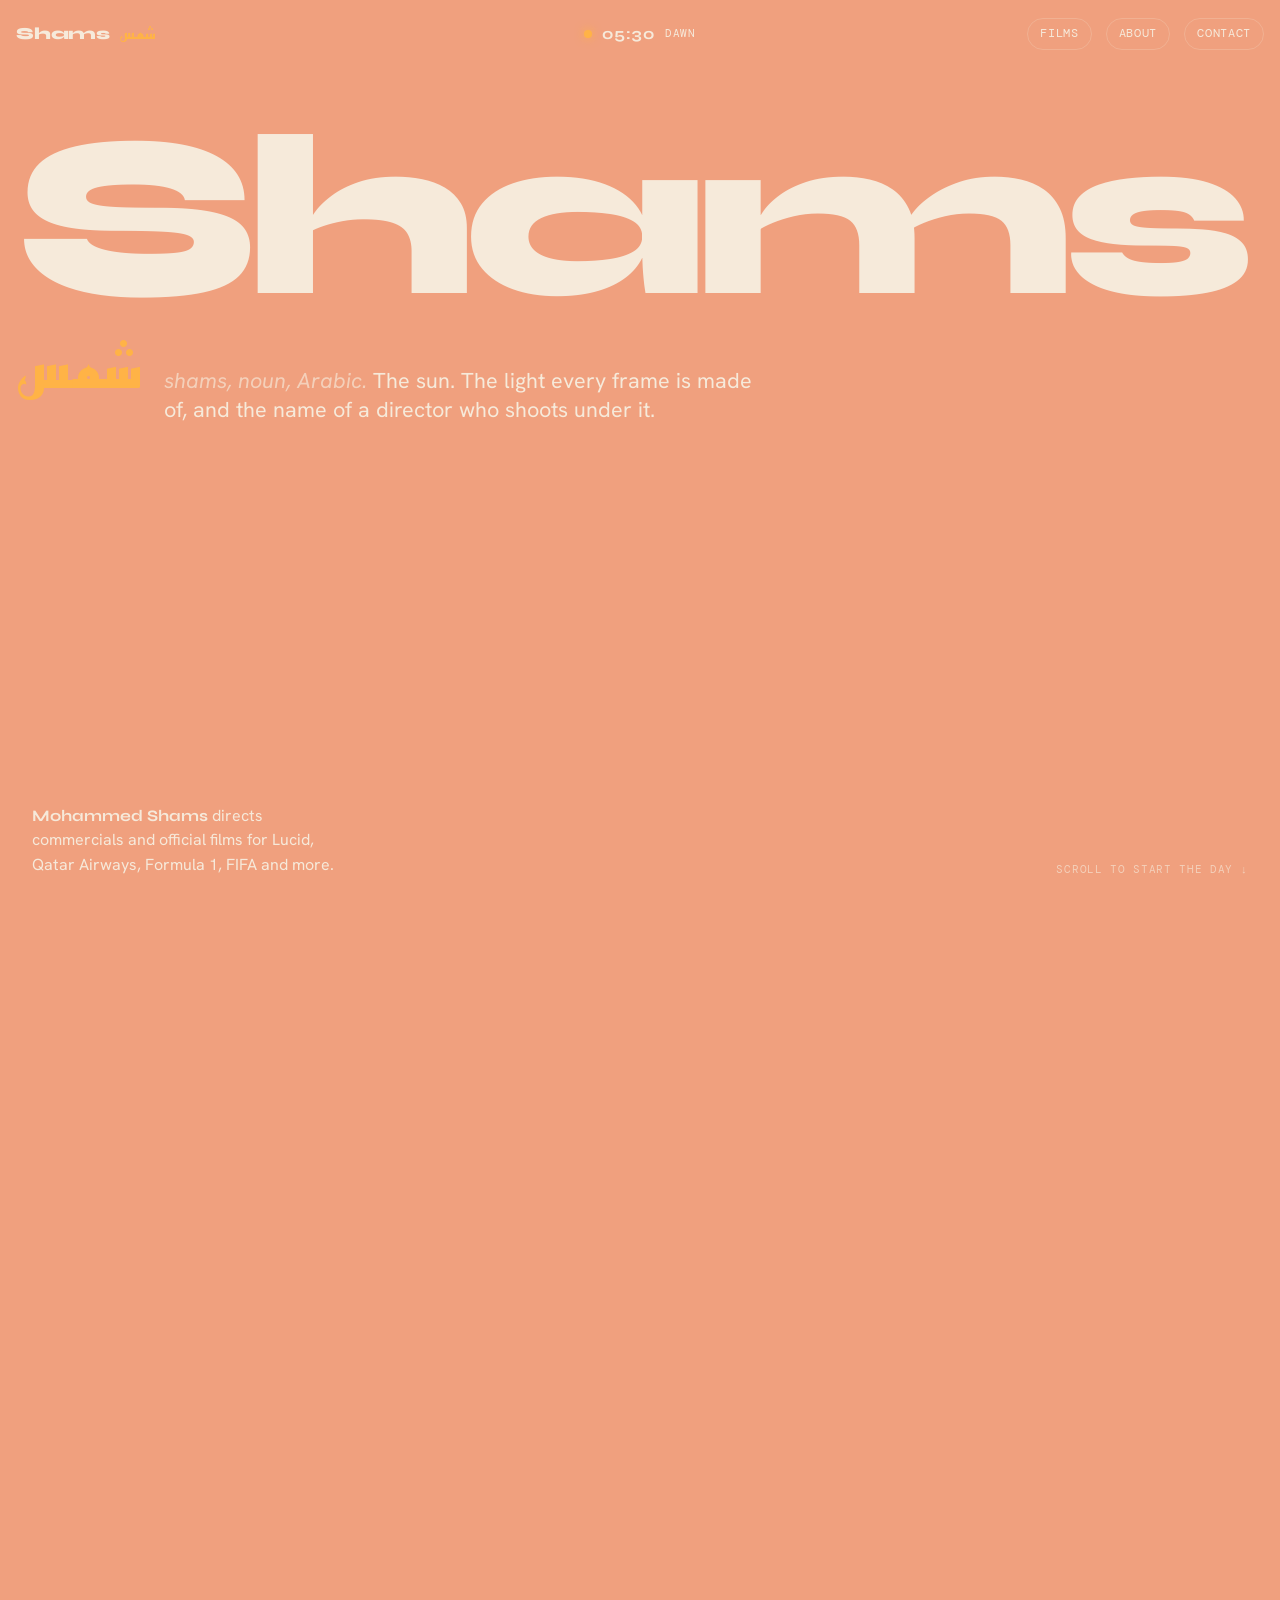
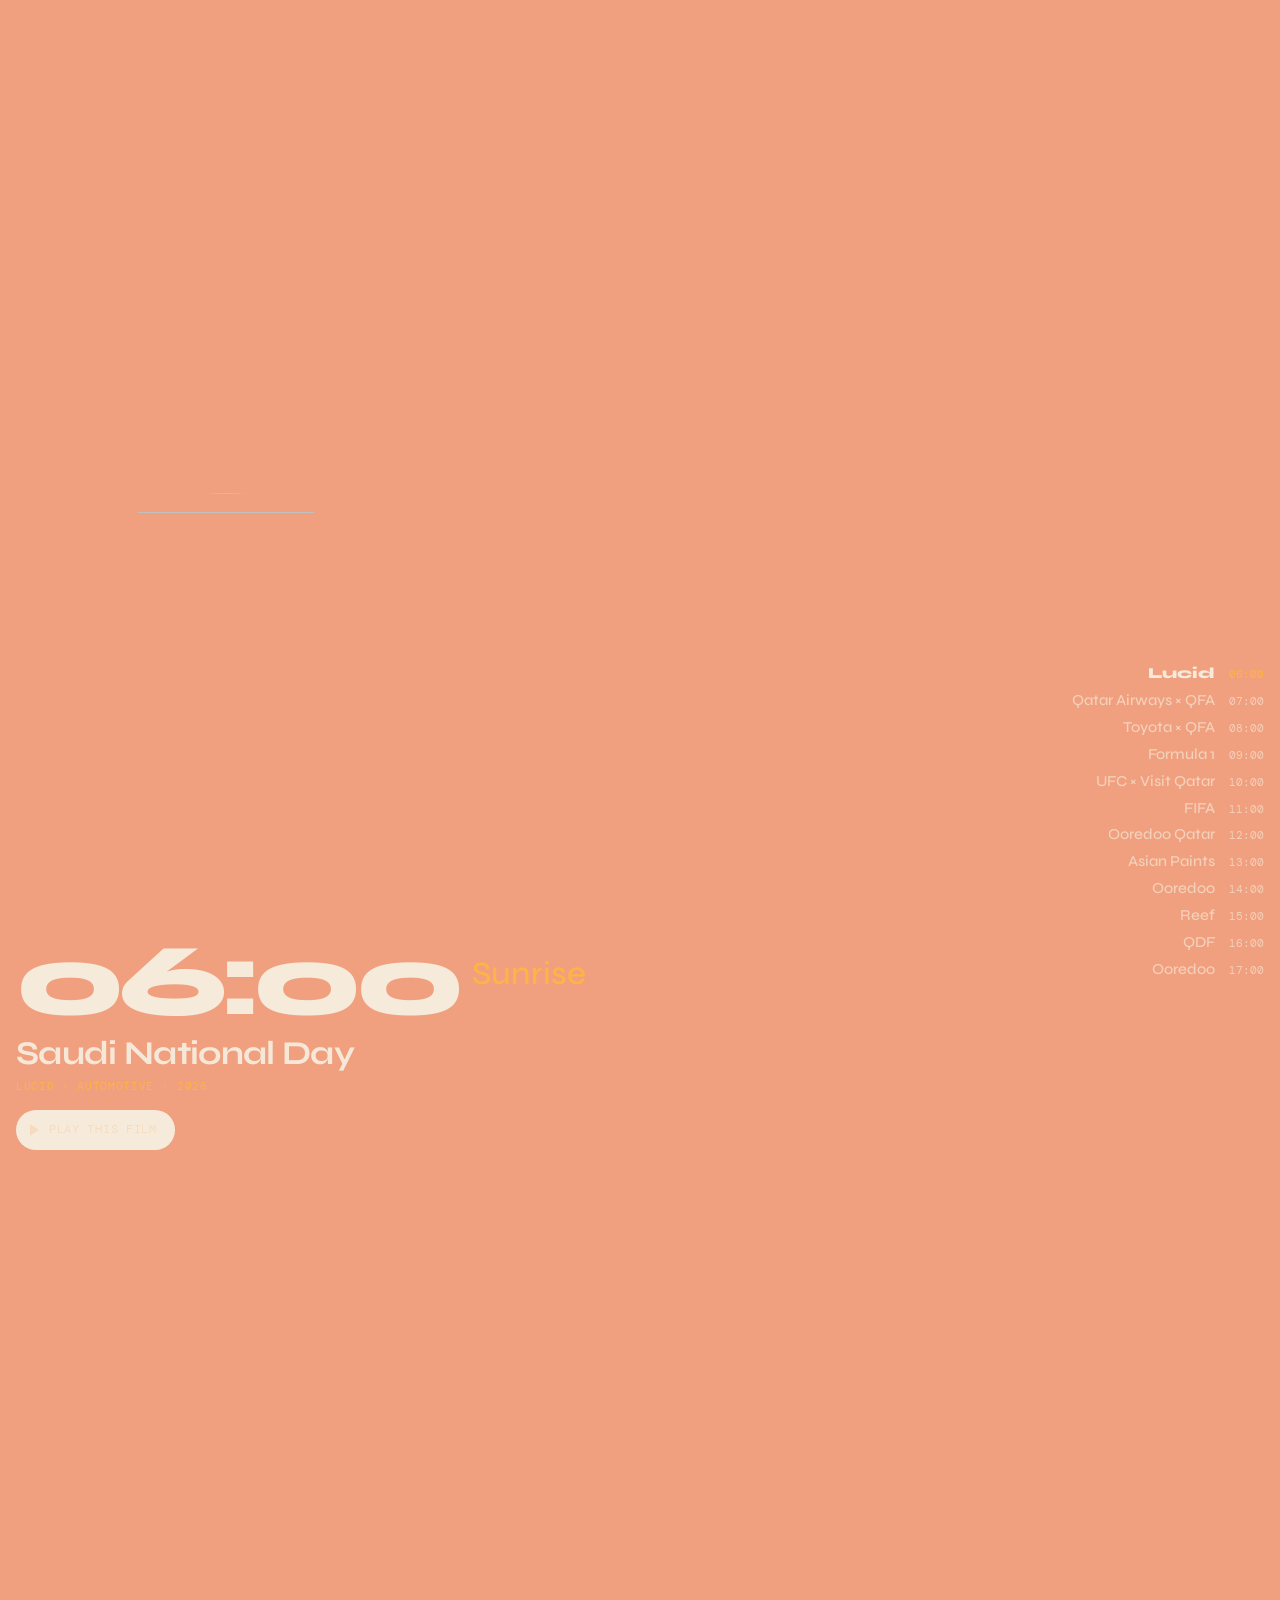
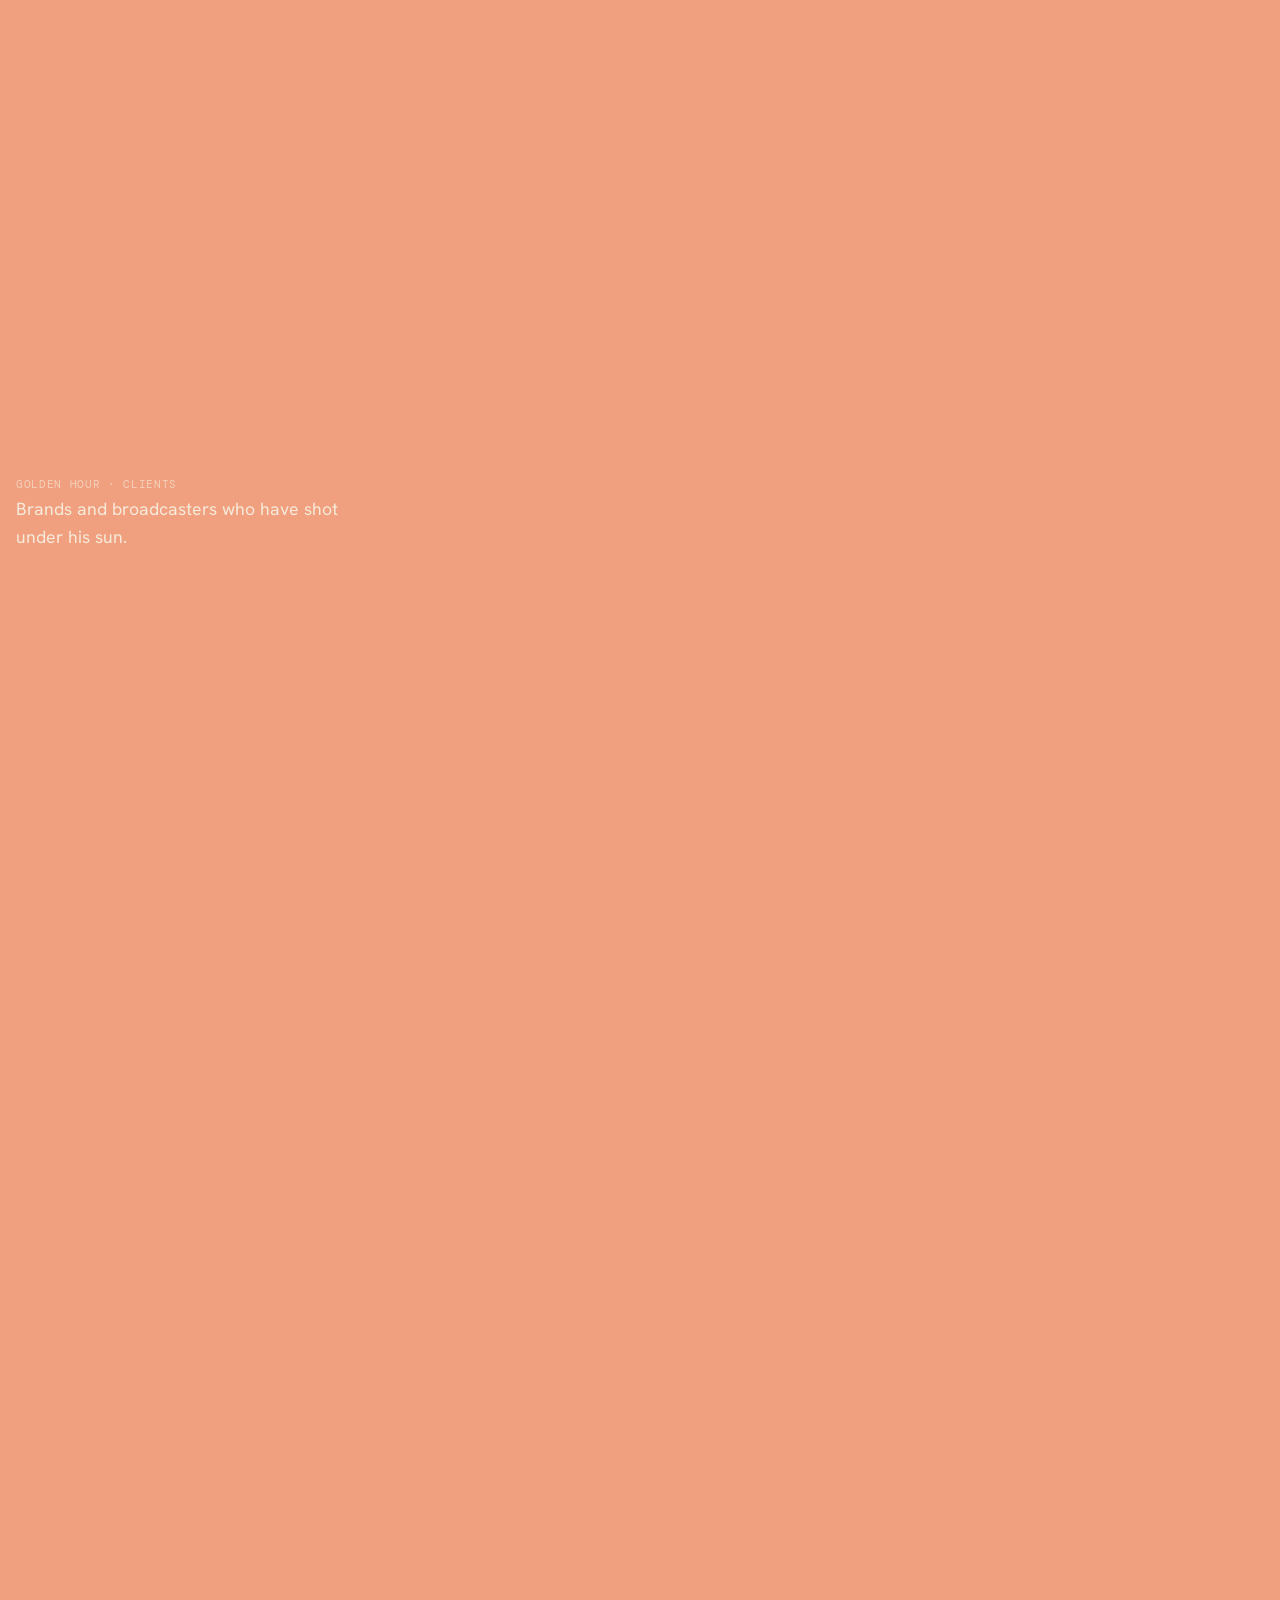
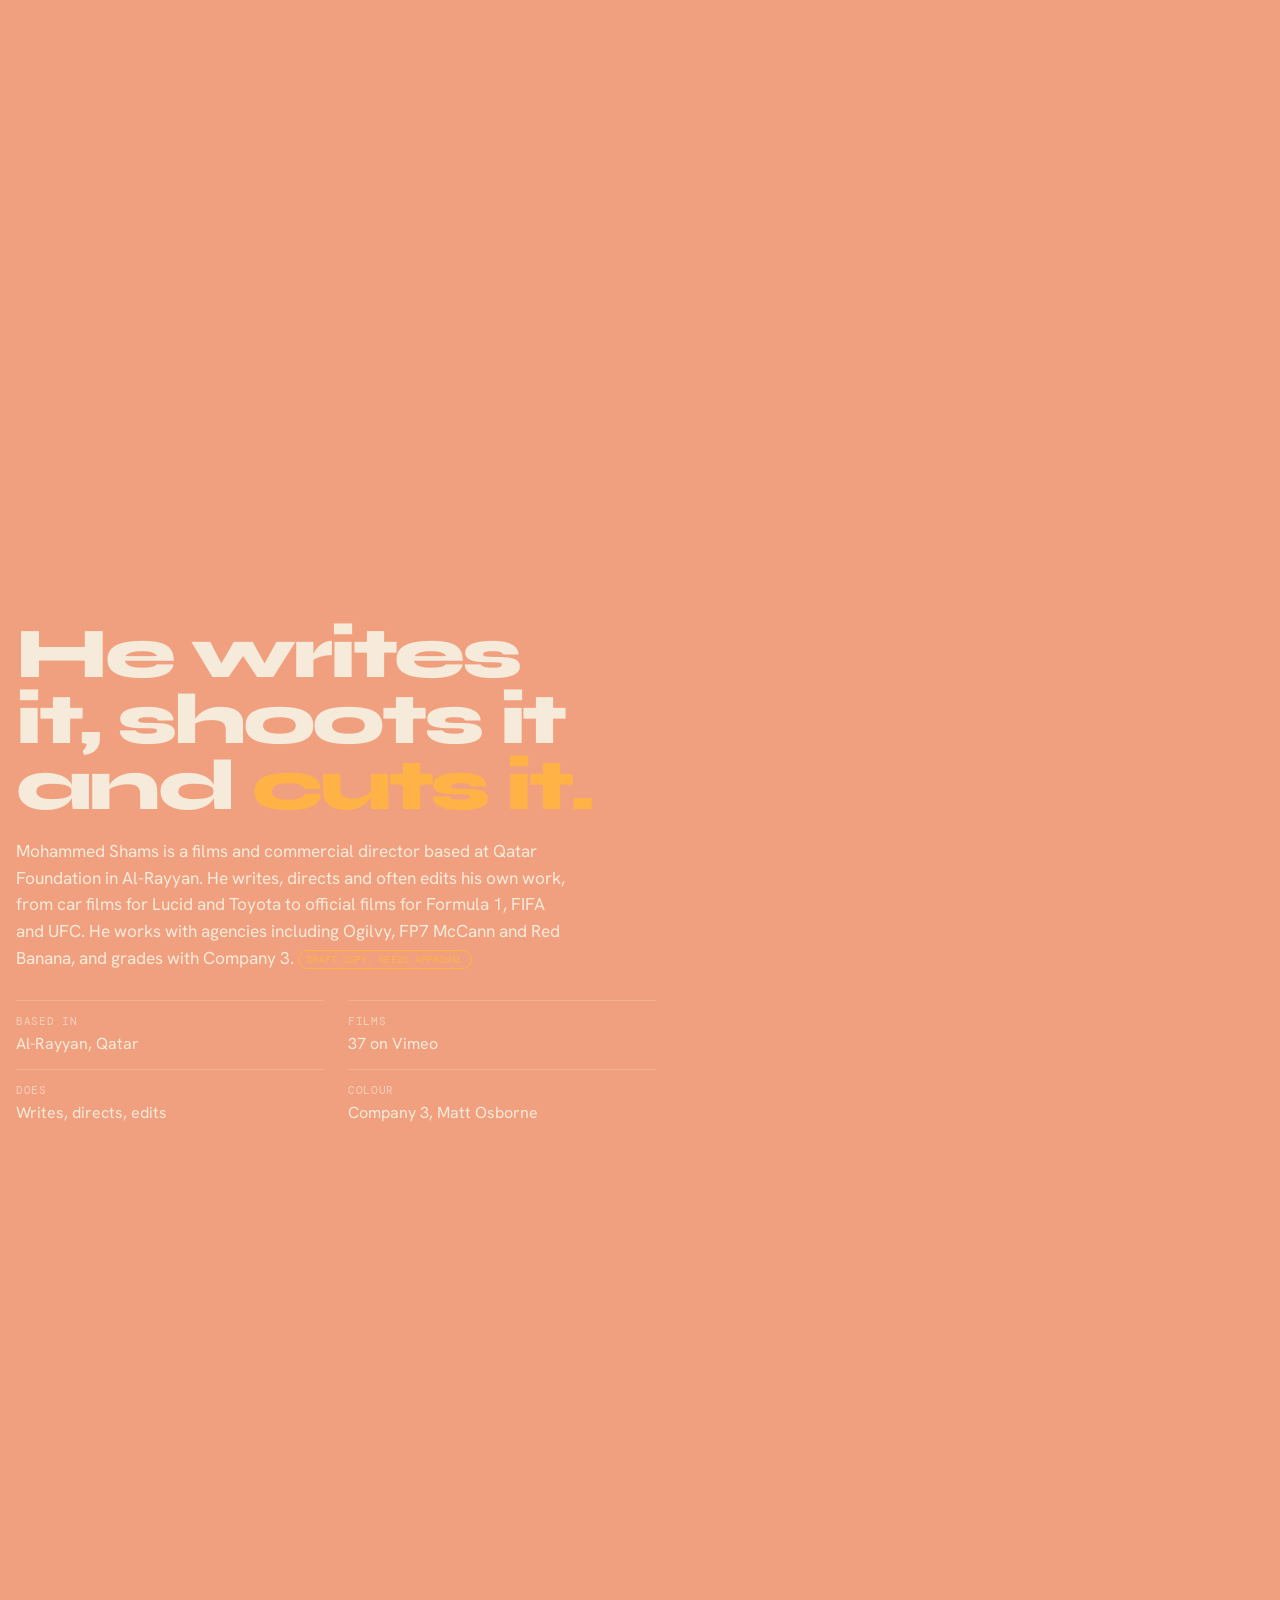
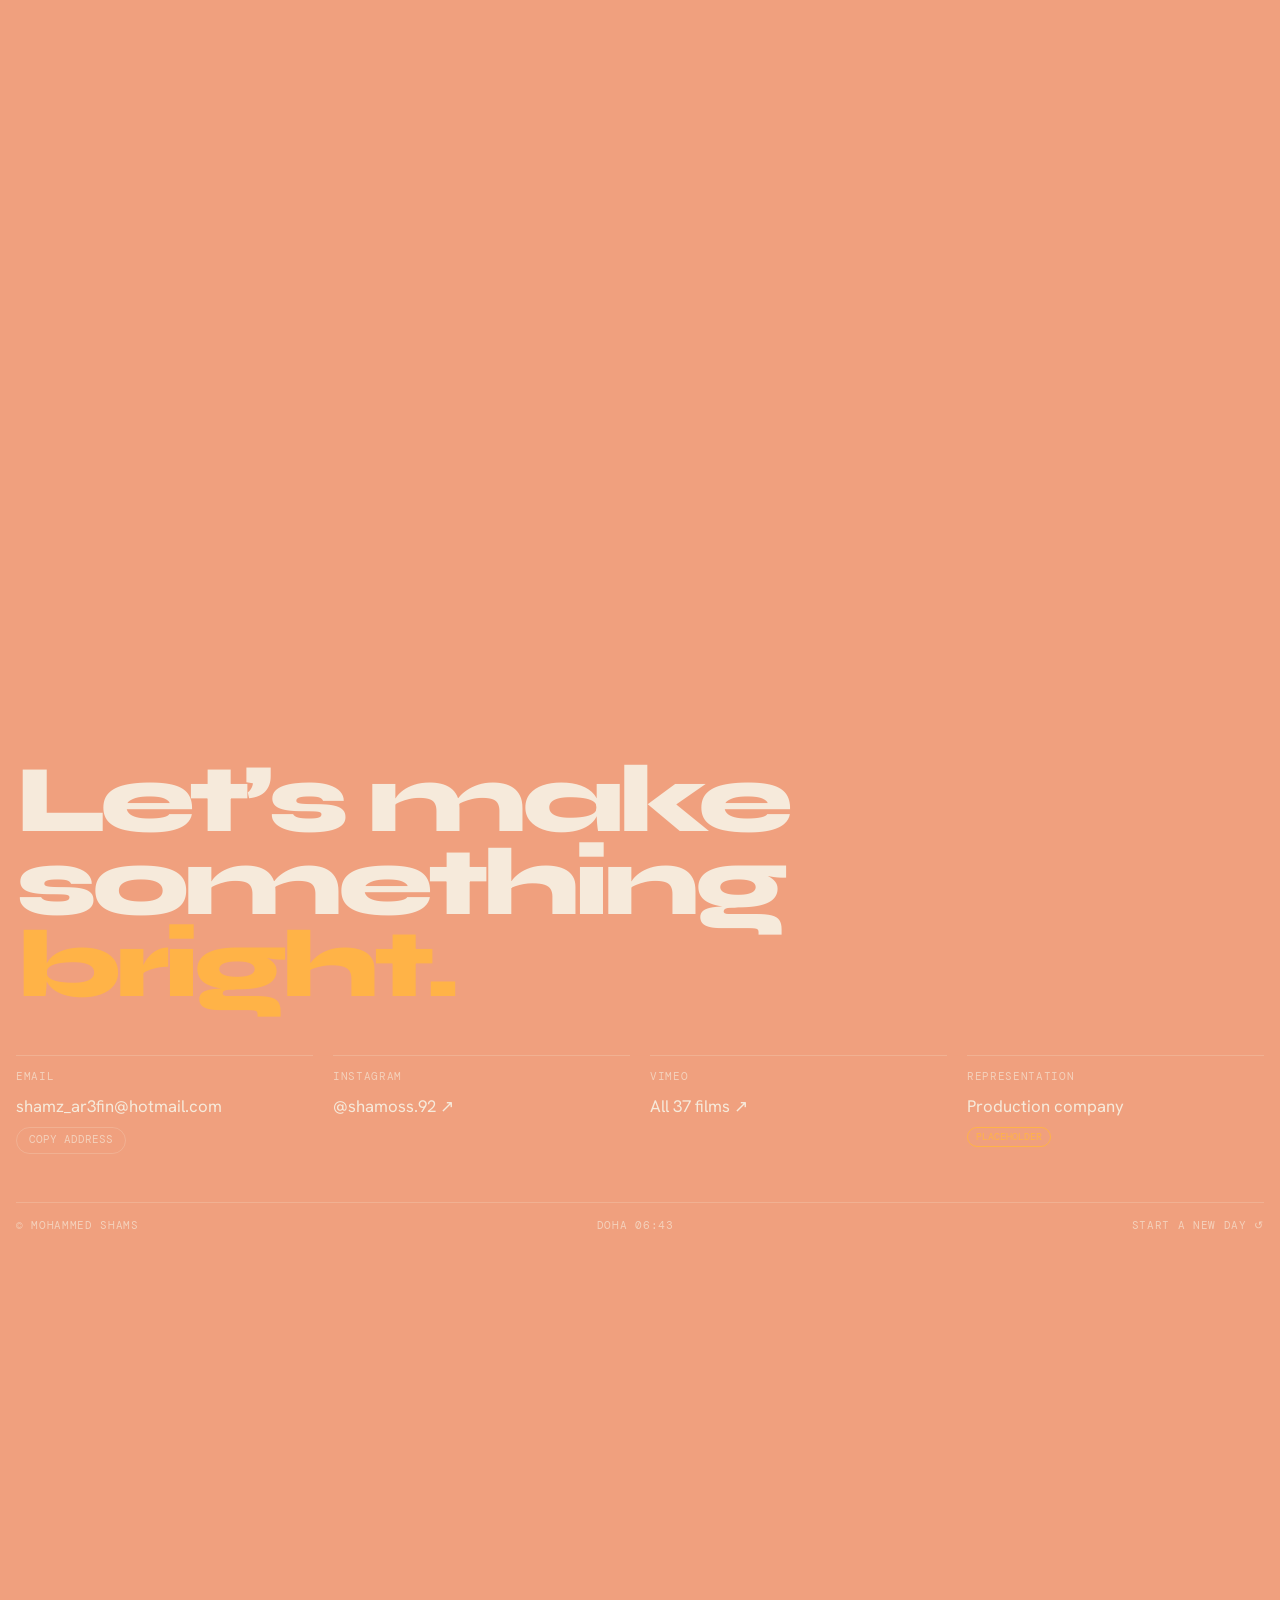
==== mohammed-shams/index.html @ 4aa74d4f "Add Mohammed Shams preview: One day under the sun Co-Authored-By: Claude Opus 5.5 (1M context) <nore" ====
<!doctype html>
<html lang="en">
<head>
<meta charset="utf-8">
<meta name="viewport" content="width=device-width, initial-scale=1, viewport-fit=cover">
<title>Mohammed Shams</title>
<meta name="robots" content="noindex">
<meta name="description" content="Mohammed Shams, films and commercial director based in Doha, Qatar.">
<link rel="preconnect" href="https://fonts.googleapis.com">
<link rel="preconnect" href="https://fonts.gstatic.com" crossorigin>
<link rel="stylesheet" href="https://fonts.googleapis.com/css2?family=Syne:wght@500;700;800&family=Hanken+Grotesk:wght@300;400;600&family=DM+Mono:wght@400;500&family=Reem+Kufi:wght@500;700&display=swap">
<style>
/* Concept: "One day under the sun". Shams is Arabic for the sun, so the whole site is a single day in Doha.
   You scroll from sunrise to nightfall. The sun is the screen: each film plays inside its disc, one per hour,
   with a sundial turning around it. The sky changes with the hour, and the day ends in an eclipse where the
   contact lives. Light and warm by day, the opposite of a black portfolio. */
:root {
  --fg: #22100f;
  --fg-dim: rgba(34, 16, 15, .62);
  --rule: rgba(34, 16, 15, .2);
  --accent: #8a1538;           /* Qatar maroon by day */
  --sky: #f5dcc0;
  --sun: #ffb347;
  --f-display: "Syne", "Helvetica Neue", Arial, sans-serif;
  --f-body: "Hanken Grotesk", "Helvetica Neue", Arial, sans-serif;
  --f-mono: "DM Mono", ui-monospace, Menlo, Consolas, monospace;
  --f-ar: "Reem Kufi", "Geeza Pro", "Noto Kufi Arabic", sans-serif;
  --gl: max(16px, env(safe-area-inset-left, 0px));
  --gr: max(16px, env(safe-area-inset-right, 0px));
  --ease: cubic-bezier(.2, .7, .1, 1);
  color-scheme: light;
}
html.dark { --fg: #f6eadb; --fg-dim: rgba(246, 234, 219, .66); --rule: rgba(246, 234, 219, .22); --accent: #ffb347; color-scheme: dark; }
* { box-sizing: border-box; }
[hidden] { display: none !important; }
html { overflow-x: clip; }
html.lenis, html.lenis body { height: auto; }
.lenis.lenis-smooth { scroll-behavior: auto !important; }
body { margin: 0; background: var(--sky); color: var(--fg); font-family: var(--f-body); font-size: 1rem; line-height: 1.55; overflow-x: clip; -webkit-font-smoothing: antialiased; transition: color .6s; }
a { color: inherit; }
button { font: inherit; color: inherit; }
:focus-visible { outline: 2px solid var(--accent); outline-offset: 3px; }
::selection { background: var(--sun); color: #22100f; }
.lbl { font-family: var(--f-mono); font-size: .7rem; letter-spacing: .06em; text-transform: uppercase; font-variant-numeric: tabular-nums; }
.dim { color: var(--fg-dim); }
.ar { font-family: var(--f-ar); letter-spacing: 0; text-transform: none; }
.tag { display: inline-block; font-family: var(--f-mono); font-size: .62rem; text-transform: uppercase; color: var(--accent); border: 1px solid currentColor; border-radius: 999px; padding: 1px 8px; vertical-align: middle; white-space: nowrap; }

/* Sky and sun */
#sky { position: fixed; inset: 0; width: 100%; height: 100%; display: block; z-index: 0; }
html.no-gl #sky { display: none; }
html.no-gl body { background: linear-gradient(#bcd8ea, #faf1e2) fixed; }

/* Sunrise: the loader. The clock runs to Doha's sunrise while the sun clears the horizon. */
.dawn { position: fixed; inset: 0; z-index: 90; background: linear-gradient(#1d1533 0%, #3b2950 55%, #a35a5e 100%); color: #f6eadb; overflow: hidden;
  display: grid; grid-template-rows: auto 1fr auto; padding: calc(env(safe-area-inset-top, 0px) + 22px) var(--gr) calc(env(safe-area-inset-bottom, 0px) + 22px) var(--gl); }
.dawn .row { display: flex; justify-content: space-between; gap: 16px; position: relative; z-index: 2; }
.dawn .horizon { position: absolute; left: 0; right: 0; top: 62%; height: 1px; background: rgba(246,234,219,.5); z-index: 2; }
.dawn .ball { position: absolute; left: 50%; top: 62%; width: 120px; height: 120px; margin-left: -60px; border-radius: 50%;
  background: radial-gradient(circle at 50% 45%, #fff6d8 0%, #ffcf6e 45%, #ff8a3d 100%); box-shadow: 0 0 80px 30px rgba(255,160,80,.35); transform: translateY(70px); }
.dawn .sea { position: absolute; left: 0; right: 0; top: 62%; bottom: 0; background: linear-gradient(#2a1d3d, #120c20); z-index: 1; }
.dawn .clock { position: absolute; left: 0; right: 0; top: 62%; margin-top: 28px; text-align: center; z-index: 2; display: grid; gap: 6px; }
.dawn .clock b { font: 500 clamp(3.2rem, 10vw, 7rem)/1 var(--f-display); letter-spacing: -.03em; font-variant-numeric: tabular-nums; }
.dawn.fallback { animation: gone .8s ease 7s forwards; }
@keyframes gone { to { opacity: 0; visibility: hidden; } }

/* Chrome */
header { position: fixed; top: 0; left: 0; right: 0; z-index: 40; padding: calc(env(safe-area-inset-top, 0px) + 18px) var(--gr) 18px var(--gl);
  display: grid; grid-template-columns: 1fr auto 1fr; gap: 16px; align-items: center; }
.brand { text-decoration: none; display: flex; gap: 10px; align-items: baseline; font: 800 1.05rem/1 var(--f-display); letter-spacing: -.01em; }
.brand .ar { font-weight: 700; color: var(--accent); }
nav { justify-self: end; display: flex; gap: clamp(8px, 2vw, 14px); }
nav a { text-decoration: none; font-family: var(--f-mono); font-size: .72rem; text-transform: uppercase; letter-spacing: .06em; padding: 6px 12px; border: 1px solid var(--rule); border-radius: 999px; transition: background .3s, color .3s, border-color .3s; }
nav a:hover { background: var(--fg); color: var(--sky); border-color: var(--fg); }
#now-time { justify-self: center; display: flex; gap: 10px; align-items: center; }
#now-time b { font: 700 1rem/1 var(--f-display); font-variant-numeric: tabular-nums; }
#now-time i { width: 8px; height: 8px; border-radius: 50%; background: var(--sun); box-shadow: 0 0 10px var(--sun); }

/* Cursor: a small sun whose rays turn; it grows to carry a label */
.cursor { position: fixed; left: 0; top: 0; z-index: 70; pointer-events: none; width: 22px; height: 22px; margin: -11px 0 0 -11px; display: grid; place-items: center; transition: width .4s var(--ease), height .4s var(--ease), margin .4s var(--ease); }
.cursor::before { content: ""; position: absolute; inset: 0; border-radius: 50%; animation: spin 9s linear infinite;
  background: repeating-conic-gradient(var(--fg) 0 4deg, transparent 4deg 30deg);
  -webkit-mask: radial-gradient(circle, transparent 54%, #000 56%, #000 70%, transparent 72%); mask: radial-gradient(circle, transparent 54%, #000 56%, #000 70%, transparent 72%); }
.cursor::after { content: ""; position: absolute; inset: 30%; border-radius: 50%; background: var(--fg); transition: inset .4s var(--ease), background .4s; }
.cursor span { position: relative; z-index: 1; font-family: var(--f-mono); font-size: .62rem; text-transform: uppercase; letter-spacing: .06em; color: #22100f; opacity: 0; transition: opacity .2s; }
.cursor.big { width: 92px; height: 92px; margin: -46px 0 0 -46px; }
.cursor.big::after { inset: 14%; background: var(--sun); }
.cursor.big span { opacity: 1; }
@keyframes spin { to { transform: rotate(360deg); } }
@media (hover: hover) and (pointer: fine) { body.has-cursor, body.has-cursor * { cursor: none !important; } }
@media not ((hover: hover) and (pointer: fine)) { .cursor { display: none; } }

/* Sundial ring that sits around the sun while the films play */
.dial { position: fixed; left: 0; top: 0; z-index: 5; pointer-events: none; width: 100px; height: 100px; opacity: 0; will-change: transform; }
.dial svg { width: 100%; height: 100%; overflow: visible; }
.dial text { font-family: var(--f-mono); font-size: 3.2px; letter-spacing: .5px; fill: var(--fg); text-transform: uppercase; }
.dial .tick { stroke: var(--fg); stroke-width: .25; }
.dial .tick.hr { stroke-width: .5; }
.dial .shadow { stroke: var(--fg); stroke-width: .7; stroke-linecap: round; }

main { position: relative; z-index: 10; pointer-events: none; }
main a, main button, main img { pointer-events: auto; }
.ch { position: relative; padding-left: var(--gl); padding-right: var(--gr); }
.pin { position: sticky; top: 0; height: 100vh; display: grid; }
#hero { height: 210vh; }
#work { height: 1000vh; }
#clients { height: 260vh; }
#about { height: 170vh; }
#contact { min-height: 170vh; }

/* Hero: the dictionary entry */
.hero-pin { grid-template-columns: minmax(0, 1fr); align-content: start; padding-top: calc(env(safe-area-inset-top, 0px) + 14vh); }
.word { margin: 0; font: 800 clamp(4rem, 18vw, 20rem)/.8 var(--f-display); letter-spacing: -.06em; }
.entry { display: grid; grid-template-columns: auto minmax(0, 1fr); gap: 8px 22px; align-items: baseline; margin-top: 3vh; max-width: 760px; }
.entry .ar { font-size: clamp(2.2rem, 5vw, 3.8rem); font-weight: 700; color: var(--accent); line-height: 1; }
.entry p { margin: 0; font-size: clamp(1.05rem, 1.7vw, 1.35rem); line-height: 1.35; }
.entry p em { font-style: italic; color: var(--fg-dim); }
.hero-foot { position: absolute; left: var(--gl); right: var(--gr); bottom: calc(env(safe-area-inset-bottom, 0px) + 22px); display: flex; justify-content: space-between; align-items: end; gap: 16px; }
.hero-foot h1 { margin: 0; font-weight: 400; font-size: 1rem; max-width: 34ch; }
.hero-foot h1 b { font-family: var(--f-display); font-weight: 700; }

/* Work: one film per hour */
.work-pin { grid-template-columns: minmax(0, 1fr) auto; align-content: end; gap: 24px; padding-bottom: calc(env(safe-area-inset-bottom, 0px) + 40px); }
.hour { display: grid; gap: 6px; max-width: 520px; }
.hour .h { font: 800 clamp(3.4rem, 8vw, 7.5rem)/.85 var(--f-display); letter-spacing: -.05em; font-variant-numeric: tabular-nums; }
.hour .h small { font-size: .32em; letter-spacing: 0; font-weight: 500; margin-left: .4em; vertical-align: .9em; color: var(--accent); }
.hour h2 { margin: 6px 0 0; font: 700 clamp(1.5rem, 2.6vw, 2.4rem)/1.05 var(--f-display); letter-spacing: -.02em; text-wrap: balance; }
.hour .cl { color: var(--accent); }
.play { justify-self: start; margin-top: 10px; display: inline-flex; gap: 10px; align-items: center; background: var(--fg); color: var(--sky); border: 0; border-radius: 999px; padding: 11px 18px 11px 14px; cursor: pointer; font-family: var(--f-mono); font-size: .72rem; text-transform: uppercase; letter-spacing: .06em; }
.play::before { content: ""; border-left: 9px solid currentColor; border-top: 6px solid transparent; border-bottom: 6px solid transparent; }
.hours { list-style: none; margin: 0; padding: 0; align-self: center; display: grid; gap: 2px; text-align: right; }
.hours button { width: 100%; background: none; border: 0; padding: 3px 0; cursor: pointer; display: flex; gap: 14px; justify-content: end; align-items: baseline; color: var(--fg-dim); transition: color .3s; }
.hours button.on { color: var(--fg); }
.hours .t { font: 500 .95rem/1.2 var(--f-display); }
.hours button.on .t { font-weight: 800; }
.hours .n { font-family: var(--f-mono); font-size: .68rem; }
.hours button.on .n { color: var(--accent); }

/* Clients: names radiate from the sun like rays */
.rays { position: fixed; left: 0; top: 0; z-index: 6; pointer-events: none; width: 0; height: 0; opacity: 0; }
.rays span { position: absolute; left: 0; top: -.5em; white-space: nowrap; font: 800 clamp(.9rem, 1.7vw, 1.6rem)/1 var(--f-display); letter-spacing: -.02em; transform-origin: 0 50%; }
.clients-pin { align-content: end; padding-bottom: calc(env(safe-area-inset-bottom, 0px) + 40px); }
.clients-pin p { margin: 0; max-width: 34ch; font-size: 1.1rem; }

/* About: golden hour into sunset */
.about-pin { align-content: center; }
.about-in { max-width: 640px; display: grid; gap: 18px; }
.about-in .lead { margin: 0; font: 800 clamp(2.4rem, 5.6vw, 5.2rem)/.92 var(--f-display); letter-spacing: -.045em; text-wrap: balance; }
.about-in .lead em { font-style: normal; color: var(--accent); }
.about-in p { margin: 0; max-width: 56ch; font-size: 1.08rem; }
.facts { list-style: none; margin: 10px 0 0; padding: 0; display: grid; grid-template-columns: repeat(2, minmax(0, 1fr)); gap: 0 24px; }
.facts li { display: grid; gap: 2px; padding-block: 12px; border-top: 1px solid var(--rule); }

/* Contact: the eclipse */
.contact-pin { align-content: end; gap: clamp(26px, 5vw, 48px); padding-bottom: calc(env(safe-area-inset-bottom, 0px) + 26px); }
.contact-pin .big { margin: 0; font: 800 clamp(3rem, 7.5vw, 7.6rem)/.86 var(--f-display); letter-spacing: -.055em; max-width: 9ch; }
.contact-pin .big em { font-style: normal; color: var(--accent); }
.chans { display: grid; grid-template-columns: repeat(4, minmax(0, 1fr)); gap: 20px; }
.chan { min-width: 0; display: grid; gap: 8px; align-content: start; border-top: 1px solid var(--rule); padding-top: 12px; }
.chan .v { font-size: 1.05rem; overflow-wrap: anywhere; text-decoration: none; }
.chan a.v:hover { color: var(--accent); }
.copy { justify-self: start; background: none; border: 1px solid var(--rule); border-radius: 999px; padding: 4px 12px; cursor: pointer; color: var(--fg-dim); font-family: var(--f-mono); font-size: .66rem; text-transform: uppercase; }
.copy:hover { color: var(--fg); border-color: var(--fg); }
.foot { display: flex; justify-content: space-between; gap: 16px; flex-wrap: wrap; border-top: 1px solid var(--rule); padding-top: 14px; }
.foot a { text-decoration: none; }

/* Player */
.player { position: fixed; inset: 0; z-index: 80; background: rgba(18, 8, 8, .94); color: #f6eadb; display: grid; grid-template-columns: minmax(0, 1fr) 300px; gap: 28px; align-content: center;
  padding: calc(env(safe-area-inset-top, 0px) + 64px) var(--gr) calc(env(safe-area-inset-bottom, 0px) + 24px) var(--gl); overflow: auto; }
.player .screen { width: 100%; max-width: 100%; aspect-ratio: 16 / 9; background: #000; border-radius: 6px; overflow: hidden; }
.player iframe { width: 100%; height: 100%; border: 0; display: block; }
.player h3 { margin: 0 0 6px; font: 800 2rem/1 var(--f-display); letter-spacing: -.03em; }
.player .pc { color: #ffb347; margin-bottom: 18px; }
.credits { margin: 0; display: grid; grid-template-columns: auto minmax(0, 1fr); gap: 6px 16px; font-size: .92rem; }
.credits dt { font-family: var(--f-mono); font-size: .64rem; text-transform: uppercase; opacity: .6; padding-top: 3px; }
.credits dd { margin: 0; }
.player .vlink { display: inline-block; margin-top: 18px; color: #ffb347; }
.player .close { position: absolute; top: calc(env(safe-area-inset-top, 0px) + 16px); right: var(--gr); background: none; border: 1px solid rgba(246,234,219,.5); border-radius: 999px; padding: 8px 14px; cursor: pointer; color: #f6eadb; font-family: var(--f-mono); font-size: .7rem; text-transform: uppercase; }

/* No WebGL: plain round stills */
.still { display: none; }
html.no-gl .still { display: block; width: min(60vw, 420px); aspect-ratio: 1; border-radius: 50%; object-fit: cover; margin-bottom: 18px; cursor: pointer; }

@media (max-width: 860px) {
  header { grid-template-columns: 1fr auto; }
  #now-time { display: none; }
  .work-pin { grid-template-columns: minmax(0, 1fr); }
  .hours { display: none; }
  .chans { grid-template-columns: repeat(2, minmax(0, 1fr)); }
  .player { grid-template-columns: minmax(0, 1fr); align-content: start; }
  #work { height: 840vh; }
}
@media (max-width: 760px) {
  .hero-pin { padding-top: calc(env(safe-area-inset-top, 0px) + 16vh); }
  .entry { grid-template-columns: minmax(0, 1fr); }
  .hero-foot { flex-direction: column; align-items: start; }
  .hour .h { font-size: 3.4rem; }
  .about-pin { align-content: end; padding-bottom: 40px; }
  .facts { grid-template-columns: minmax(0, 1fr); }
  .contact-pin .big { font-size: 3rem; }
  nav a { padding: 5px 10px; }
}
@media (max-width: 520px) { .chans { grid-template-columns: minmax(0, 1fr); } nav a[href="#about"] { display: none; } }
@media (prefers-reduced-motion: reduce) { .cursor::before { animation: none; } }
</style>
</head>
<body>

<canvas id="sky" aria-hidden="true"></canvas>

<div class="dawn fallback" id="dawn" aria-hidden="true">
  <div class="row lbl"><span>Mohammed Shams · Director</span><span>Doha · 25.29°N 51.53°E</span></div>
  <div class="sea"></div>
  <div class="ball" id="ball"></div>
  <div class="horizon"></div>
  <div class="clock"><b id="dawn-clock">04:30</b><span class="lbl" id="dawn-lbl">Waiting for sunrise</span></div>
  <div></div>
  <div class="row lbl"><span class="ar" style="font-size:1rem">شمس</span><span id="dawn-pct">000</span></div>
</div>

<div class="cursor" id="cursor" aria-hidden="true"><span id="cursor-label">Play</span></div>

<div class="dial" id="dial" aria-hidden="true">
  <svg viewBox="-50 -50 100 100">
    <defs><path id="ring" d="M 0,-46 a 46,46 0 1,1 -0.01,0"/></defs>
    <g id="ticks"></g>
    <line class="shadow" id="gnomon" x1="0" y1="-41" x2="0" y2="-35"/>
    <text><textPath href="#ring">Mohammed Shams · Films &amp; commercials · Doha, Qatar · One day, twelve films · </textPath></text>
  </svg>
</div>
<div class="rays" id="rays" aria-hidden="true"></div>

<header>
  <a class="brand" href="#hero" data-go="hero">Shams <span class="ar">شمس</span></a>
  <span class="lbl" id="now-time"><i></i><b id="clock">05:30</b><span id="clock-lbl">Dawn</span></span>
  <nav aria-label="Main">
    <a href="#work" data-go="work">Films</a>
    <a href="#about" data-go="about">About</a>
    <a href="#contact" data-go="contact">Contact</a>
  </nav>
</header>

<main>
  <section class="ch" id="hero">
    <div class="pin hero-pin">
      <p class="word" aria-hidden="true">Shams</p>
      <div class="entry">
        <span class="ar">شمس</span>
        <p><em>shams, noun, Arabic.</em> The sun. The light every frame is made of, and the name of a director who shoots under it.</p>
      </div>
      <div class="hero-foot">
        <h1><b>Mohammed Shams</b> directs commercials and official films for Lucid, Qatar Airways, Formula 1, FIFA and more.</h1>
        <span class="lbl dim">Scroll to start the day ↓</span>
      </div>
    </div>
  </section>

  <section class="ch" id="work" aria-label="Films">
    <div class="pin work-pin">
      <div class="hour" aria-live="polite">
        <img class="still" id="still" alt="">
        <span class="h" id="h-time">06:00<small>Sunrise</small></span>
        <h2 id="h-title">Saudi National Day</h2>
        <span class="lbl cl" id="h-client">Lucid · Automotive · 2026</span>
        <button class="play" type="button" id="h-play" data-cursor="Play">Play this film</button>
      </div>
      <ol class="hours" id="hours"></ol>
    </div>
  </section>

  <section class="ch" id="clients">
    <div class="pin clients-pin">
      <p><span class="lbl dim">Golden hour · Clients</span><br>Brands and broadcasters who have shot under his sun.</p>
    </div>
  </section>

  <section class="ch" id="about">
    <div class="pin about-pin">
      <div class="about-in">
        <p class="lead">He writes it, shoots it and <em>cuts it.</em></p>
        <p>Mohammed Shams is a films and commercial director based at Qatar Foundation in Al-Rayyan. He writes, directs and often edits his own work, from car films for Lucid and Toyota to official films for Formula 1, FIFA and UFC. He works with agencies including Ogilvy, FP7 McCann and Red Banana, and grades with Company 3. <span class="tag">Draft copy, needs approval</span></p>
        <ul class="facts">
          <li><span class="lbl dim">Based in</span><span>Al-Rayyan, Qatar</span></li>
          <li><span class="lbl dim">Films</span><span>37 on Vimeo</span></li>
          <li><span class="lbl dim">Does</span><span>Writes, directs, edits</span></li>
          <li><span class="lbl dim">Colour</span><span>Company 3, Matt Osborne</span></li>
        </ul>
      </div>
    </div>
  </section>

  <section class="ch" id="contact">
    <div class="pin contact-pin">
      <p class="big">Let’s make something <em>bright.</em></p>
      <div class="chans">
        <div class="chan">
          <span class="lbl dim">Email</span>
          <span class="v" id="email">shamz_ar3fin@hotmail.com</span>
          <button class="copy" type="button" id="copy-email">Copy address</button>
        </div>
        <div class="chan">
          <span class="lbl dim">Instagram</span>
          <a class="v" href="https://www.instagram.com/shamoss.92" target="_blank" rel="noopener">@shamoss.92 ↗</a>
        </div>
        <div class="chan">
          <span class="lbl dim">Vimeo</span>
          <a class="v" href="https://vimeo.com/user161590025" target="_blank" rel="noopener">All 37 films ↗</a>
        </div>
        <div class="chan">
          <span class="lbl dim">Representation</span>
          <span class="v">Production company</span>
          <span class="tag" style="justify-self:start">Placeholder</span>
        </div>
      </div>
      <div class="foot lbl dim">
        <span>© Mohammed Shams</span>
        <span id="doha">Doha --:--</span>
        <a href="#hero" data-go="hero">Start a new day ↺</a>
      </div>
    </div>
  </section>
</main>

<div class="player" id="player" hidden role="dialog" aria-modal="true" aria-labelledby="p-title">
  <button class="close" type="button" id="player-close">Close ✕</button>
  <div class="screen" id="screen"></div>
  <div>
    <h3 id="p-title"></h3>
    <div class="pc lbl" id="p-client"></div>
    <dl class="credits" id="p-credits"></dl>
    <a class="vlink lbl" id="p-link" target="_blank" rel="noopener">Open on Vimeo ↗</a>
  </div>
</div>

<script src="https://cdn.jsdelivr.net/npm/three@0.149.0/build/three.min.js"></script>
<script src="https://cdnjs.cloudflare.com/ajax/libs/gsap/3.12.5/gsap.min.js"></script>
<script src="https://cdnjs.cloudflare.com/ajax/libs/gsap/3.12.5/ScrollTrigger.min.js"></script>
<script src="https://cdn.jsdelivr.net/npm/lenis@1.1.13/dist/lenis.min.js"></script>
<script>
(function () {
  'use strict';
  // ---------- Content. One film per hour, 06:00 to 17:00. `img` is the Vimeo thumbnail id.
  var WORK = [
    { id: '1227386321', h: 'b42faa21d4', title: 'Saudi National Day', client: 'Lucid', year: 2026, kind: 'Automotive', img: '2201593439-b34d29a153a9f3bf49315d4cb9cd45e389d97f507fa4735b83ffe87d328cd10e-d',
      credits: [['Agency', 'Red Banana'], ['Production', 'Pro Circle'], ['DOP', 'Vladislav Milchenko'], ['Producer', 'Omar Al Fadel'], ['Colour', 'Company 3, Matt Osborne'], ['VFX', 'Post Fusion']] },
    { id: '1200342004', h: '6c3fa1ca73', title: 'FIFA World Cup 2026 Promo', client: 'Qatar Airways × QFA', year: 2026, kind: 'Sport', img: '2167404881-eba8d1bfd23e281efe05ba7424bdb1a5833cccc83eb6788a0c3f6de3367de48b-d',
      credits: [['Written & directed', 'Mohammed Shams'], ['DOP', 'Vedran Stelar'], ['Production', 'Digitek Productions'], ['Producer', 'Awad Khan'], ['Editor', 'Ahmed Safa'], ['Colour', 'Company 3, Matt Osborne'], ['VFX', 'XYZ Studios']] },
    { id: '1200725635', h: '8ce035f4df', title: 'FIFA World Cup 2026 Film', client: 'Toyota × QFA', year: 2026, kind: 'Automotive', img: '2167898931-f365eb09ebaa38a02cb1f802985e88c9886d6fb1ca5b3a189f2f39f28d2dfba6-d',
      credits: [['Written & directed', 'Mohammed Shams'], ['Agency', 'Ogilvy Qatar'], ['Production', 'Etsh Films'], ['Cinematographer', 'Anas MK'], ['Edit', 'Mohammed Shams'], ['Colour', 'Company 3, Matt Osborne'], ['VFX', 'Post Fusion']] },
    { id: '1146008023', h: '9bca51e8c5', title: 'Qatar Grand Prix', client: 'Formula 1', year: 2025, kind: 'Sport', img: '2095230717-f38490a6ae276361ee8a697c34f81031bfd0486cb83a0cf322014de5c72cb124-d',
      credits: [['Director', 'Mohammed Shams'], ['Production', 'Katara Studios'], ['Executive producers', 'Ahmed Al Baker, Mahmoud Hamaky'], ['Cinematography', 'Vladislav Milchenko']] },
    { id: '1146008037', h: 'bc79625019', title: 'Official Promo Film', client: 'UFC × Visit Qatar', year: 2025, kind: 'Sport', img: '2095231581-6eb124dfc2bb5714a5cf8f14bb813eec577c4328ce9225f9a8d227fee4a8ed7d-d',
      credits: [['Director', 'Mohammed Shams'], ['Production', 'Katara Studios'], ['Executive producers', 'Ahmed Al Baker, Mahmoud Hamaky'], ['Cinematography', 'Vladislav Milchenko']] },
    { id: '1146008038', h: 'b1c47b6c1b', title: 'U17 World Cup', client: 'FIFA', year: 2025, kind: 'Sport', img: '2095232098-83014f46deca42a9128ab54661457ef72012a58f182869732f14a5ade98500cb-d',
      credits: [['Director', 'Mohammed Shams'], ['Production', 'Katara Studios'], ['Cinematography', 'Baris Kanbal']] },
    { id: '1187566928', h: '2277482f0e', title: 'Go Connect', client: 'Ooredoo Qatar', year: 2026, kind: 'Telecom', img: '2151696006-24df94e4f086a5985b6dea0a967392644ee8f9704371143475807c2df1722ab5-d',
      credits: [['Director & editor', 'Mohammed Shams'], ['Agency', 'FP7 McCann Doha'], ['Producer', 'Farah Gomaa'], ['Cinematography', 'Anas MK'], ['Post', 'Post Fusion'], ['Grade', 'Cora Post Studio']] },
    { id: '1202910013', h: 'd7b0f9fa99', title: 'Royale Stellar', client: 'Asian Paints', year: 2026, kind: 'Brand', img: '2170775746-fb262bb6637f786a2274a922441f7f1d97bff76e2595af4107d996bc47ec3423-d',
      credits: [['Director', 'Mohammed Shams'], ['Agency', 'Ogilvy India'], ['DOP', 'Vedran Stelar'], ['Producer', 'Aidin Batirbekov']] },
    { id: '1146008039', h: '91a65c39fe', title: 'Marathon 2026', client: 'Ooredoo', year: 2026, kind: 'Sport', img: '2095227881-1370ea5a8897fb9c636ef5dddc6f9903e8944bea9d82fc84b968a94a3411ec18-d',
      credits: [['Director', 'Mohammed Shams'], ['Agency', 'FP7 Qatar'], ['Cinematography', 'Vladislav Milchenko']] },
    { id: '1167254069', h: '154c50b348', title: 'The Princess Inside You', client: 'Reef', year: 2026, kind: 'Brand', img: '2125168927-de0980d2e78872b67a03fe7bd6a35861ff3ee3cf875c7bef8f2f43252c59438f-d',
      credits: [['Director', 'Mohammed Shams'], ['Production', 'YellowDuck Films'], ['Executive producer', 'Youssef Zeid'], ['Producer', 'Amira Ismail']] },
    { id: '1145991471', h: '55e8691aa3', title: '25 Years', client: 'QDF', year: 2025, kind: 'Brand', img: '2095221235-30f817b8200240e5437e67be2d579a169bfb348a82a6d0d9210853438f3f9c0b-d',
      credits: [['Director', 'Mohammed Shams'], ['Production', 'Resolution Films'], ['Cinematography', 'Vladislav Milchenko'], ['Post', 'Rabid Rat']] },
    { id: '1169377095', h: 'ee66e3ac8a', title: 'Togetherness This Ramadan', client: 'Ooredoo', year: 2026, kind: 'Telecom', img: '2128112287-32f351e86672d8a86e300dd6d306e64dd7b9d76397f280e0574df4eb71f9955f-d',
      credits: [['Director', 'Mohammed Shams'], ['Agency', 'FP7 McCann Doha'], ['Producer', 'Aydin Batirbekov']] }
  ];
  var CLIENTS = ['Lucid', 'Qatar Airways', 'Toyota', 'Formula 1', 'FIFA', 'UFC', 'Visit Qatar', 'Ooredoo', 'Asian Paints', 'Qatar Foundation', 'Katara Studios', 'Ogilvy', 'FP7 McCann', 'Red Banana'];
  // The sky through the day: [day position, top colour, horizon colour]
  var SKY = [
    [0.00, '#2c1f4a', '#f0a07e'],
    [0.10, '#7fa9cf', '#f5dcc0'],
    [0.30, '#b9d6ea', '#fbf2e3'],
    [0.50, '#e6d0a6', '#f9eed9'],
    [0.64, '#dc7d33', '#f7c27a'],
    [0.78, '#6e0f2c', '#e2643a'],
    [0.90, '#2a0714', '#5a1424'],
    [1.00, '#0e0307', '#240814']
  ];
  // The clock: day position to hour of day
  var CLOCK = [[0, 5.5], [0.08, 6], [0.62, 17], [0.72, 17.6], [0.86, 18.2], [1, 19.2]];

  var reduce = matchMedia('(prefers-reduced-motion: reduce)').matches;
  var fine = matchMedia('(hover: hover) and (pointer: fine)').matches;
  var $ = function (id) { return document.getElementById(id); };
  function clamp(v, a, b) { return Math.max(a, Math.min(b, v)); }
  function lerp(a, b, t) { return a + (b - a) * t; }
  function sstep(a, b, v) { var t = clamp((v - a) / (b - a), 0, 1); return t * t * (3 - 2 * t); }
  function pad(n, l) { n = String(n); while (n.length < (l || 2)) n = '0' + n; return n; }
  function esc(s) { return String(s).replace(/[&<>"]/g, function (c) { return { '&': '&amp;', '<': '&lt;', '>': '&gt;', '"': '&quot;' }[c]; }); }
  function hex(h) { return [parseInt(h.slice(1, 3), 16) / 255, parseInt(h.slice(3, 5), 16) / 255, parseInt(h.slice(5, 7), 16) / 255]; }
  function thumb(w) { return 'https://i.vimeocdn.com/video/' + w.img + '_1280?region=us'; }
  function hhmm(h) { var m = Math.round(h * 60); return pad(Math.floor(m / 60) % 24) + ':' + pad(m % 60); }
  function partOfDay(h) { return h < 6 ? 'Dawn' : h < 7 ? 'Sunrise' : h < 11 ? 'Morning' : h < 13 ? 'Noon' : h < 16 ? 'Afternoon' : h < 17.4 ? 'Golden hour' : h < 18.4 ? 'Sunset' : 'Nightfall'; }
  function pw(keys, t) { // piecewise linear
    for (var i = 1; i < keys.length; i++) if (t <= keys[i][0]) return lerp(keys[i - 1][1], keys[i][1], (t - keys[i - 1][0]) / (keys[i][0] - keys[i - 1][0]));
    return keys[keys.length - 1][1];
  }
  var SKYC = SKY.map(function (k) { return [k[0], hex(k[1]), hex(k[2])]; });
  function skyAt(t) {
    for (var i = 1; i < SKYC.length; i++) if (t <= SKYC[i][0]) {
      var a = SKYC[i - 1], b = SKYC[i], f = (t - a[0]) / (b[0] - a[0]);
      return [[0, 1, 2].map(function (j) { return lerp(a[1][j], b[1][j], f); }), [0, 1, 2].map(function (j) { return lerp(a[2][j], b[2][j], f); })];
    }
    return [SKYC[SKYC.length - 1][1], SKYC[SKYC.length - 1][2]];
  }

  // ---------- Player
  var player = $('player'), screen = $('screen'), lastFocus = null;
  function openPlayer(w) {
    lastFocus = document.activeElement;
    screen.innerHTML = '<iframe src="https://player.vimeo.com/video/' + w.id + '?h=' + w.h + '&autoplay=1&title=0&byline=0&portrait=0&dnt=1&color=ffb347" allow="autoplay; fullscreen; picture-in-picture" allowfullscreen title="' + esc(w.client + ', ' + w.title) + '"></iframe>';
    $('p-title').textContent = w.title;
    $('p-client').textContent = w.client + ' · ' + w.year;
    $('p-credits').innerHTML = w.credits.map(function (c) { return '<dt>' + esc(c[0]) + '</dt><dd>' + esc(c[1]) + '</dd>'; }).join('');
    $('p-link').href = 'https://vimeo.com/' + w.id;
    player.hidden = false; $('player-close').focus();
    if (lenis) lenis.stop();
  }
  function closePlayer() { screen.innerHTML = ''; player.hidden = true; if (lenis) lenis.start(); if (lastFocus) lastFocus.focus(); }
  $('player-close').onclick = closePlayer;
  player.addEventListener('click', function (e) { if (e.target === player) closePlayer(); });
  document.addEventListener('keydown', function (e) { if (e.key === 'Escape' && !player.hidden) closePlayer(); });

  // ---------- Smooth scroll
  var lenis = null;
  if (window.Lenis && !reduce) {
    lenis = new Lenis({ lerp: 0.08, wheelMultiplier: 0.85 });
    if (window.gsap) { gsap.ticker.add(function (t) { lenis.raf(t * 1000); }); gsap.ticker.lagSmoothing(0); }
    else (function r(t) { lenis.raf(t); requestAnimationFrame(r); })(0);
    if (window.ScrollTrigger) lenis.on('scroll', ScrollTrigger.update);
  }
  function scrollToY(y) { if (lenis) lenis.scrollTo(y, { duration: 1.4 }); else scrollTo({ top: y, behavior: reduce ? 'auto' : 'smooth' }); }

  // ---------- Hours list, sundial ticks, client rays
  var hoursEl = $('hours');
  WORK.forEach(function (w, i) {
    var li = document.createElement('li');
    li.innerHTML = '<button type="button" data-i="' + i + '" data-cursor="Go"><span class="t">' + esc(w.client) + '</span><span class="n">' + pad(6 + i) + ':00</span></button>';
    hoursEl.appendChild(li);
  });
  var secWork = $('work');
  function workY(i) { return secWork.offsetTop + (secWork.offsetHeight - innerHeight) * (i / (WORK.length - 1)); }
  hoursEl.addEventListener('click', function (e) { var b = e.target.closest('button'); if (b) scrollToY(workY(+b.getAttribute('data-i'))); });

  var ticks = '';
  for (var t = 0; t < 72; t++) {
    var a = t / 72 * Math.PI * 2, hr = t % 6 === 0, r1 = hr ? 38 : 39.5;
    ticks += '<line class="tick' + (hr ? ' hr' : '') + '" x1="' + (Math.sin(a) * r1).toFixed(2) + '" y1="' + (-Math.cos(a) * r1).toFixed(2) + '" x2="' + (Math.sin(a) * 41).toFixed(2) + '" y2="' + (-Math.cos(a) * 41).toFixed(2) + '"/>';
  }
  $('ticks').innerHTML = ticks;
  var rays = $('rays');
  rays.innerHTML = CLIENTS.map(function (c) { return '<span>' + esc(c) + '</span>'; }).join('');
  var rayEls = [].slice.call(rays.children);

  // ---------- Nav: the screen flares for a beat, like glancing at the sun, and the day jumps
  var flare = document.createElement('div');
  flare.style.cssText = 'position:fixed;inset:0;z-index:85;pointer-events:none;opacity:0;background:radial-gradient(circle at 50% 45%,#fffbe8 0%,#ffd27a 40%,rgba(255,160,80,.6) 100%)';
  document.body.appendChild(flare);
  document.querySelectorAll('[data-go]').forEach(function (a) {
    a.addEventListener('click', function (e) {
      e.preventDefault();
      var el = $(a.getAttribute('data-go'));
      var y = el.offsetTop + (el.id === 'about' || el.id === 'contact' ? el.offsetHeight - innerHeight : 0);
      function jump() { if (lenis) lenis.scrollTo(y, { immediate: true, force: true }); else scrollTo(0, y); }
      if (!window.gsap || reduce) { jump(); return; }
      gsap.timeline().to(flare, { opacity: 1, duration: 0.25, ease: 'power2.in', onComplete: jump }).to(flare, { opacity: 0, duration: 0.9, ease: 'power2.out', delay: 0.05 });
    });
  });

  // ---------- WebGL: one full-screen shader draws the sky, the sun, the film inside it and the eclipse
  var gl = false, renderer, scene, camera, U, texs = [];
  try {
    if (!window.THREE) throw new Error('three missing');
    renderer = new THREE.WebGLRenderer({ canvas: $('sky'), antialias: false, powerPreference: 'high-performance' });
    gl = true;
  } catch (err) { document.documentElement.classList.add('no-gl'); }

  var FS = [
    'precision highp float;',
    'uniform vec2 uRes; uniform float uTime; uniform vec2 uSun; uniform float uRad;',
    'uniform vec3 uTop; uniform vec3 uBot; uniform sampler2D uTexA; uniform sampler2D uTexB;',
    'uniform float uMix; uniform float uFilm; uniform float uHover; uniform float uEclipse; uniform float uFlare; uniform vec2 uMouse; uniform float uVel;',
    'varying vec2 vUv;',
    'float hash(vec2 p){ return fract(sin(dot(p, vec2(127.1, 311.7))) * 43758.5453); }',
    'float noise(vec2 p){ vec2 i = floor(p), f = fract(p); vec2 u = f * f * (3.0 - 2.0 * f);',
    '  return mix(mix(hash(i), hash(i + vec2(1.0, 0.0)), u.x), mix(hash(i + vec2(0.0, 1.0)), hash(i + vec2(1.0, 1.0)), u.x), u.y); }',
    'float fbm(vec2 p){ float v = 0.0, a = 0.5; for (int i = 0; i < 5; i++){ v += a * noise(p); p = p * 2.03 + 7.1; a *= 0.5; } return v; }',
    'void main(){',
    '  vec2 px = vUv * uRes;',
    '  vec3 col = mix(uBot, uTop, smoothstep(0.0, 1.0, vUv.y));',
    '  vec2 q = (px - uSun) / uRad; float d = length(q); float ang = atan(q.y, q.x);',
    '  vec3 warm = vec3(1.0, 0.72, 0.4);',
    // the sun's light spilling into the sky, and a warm band at its height
    '  float glow = exp(-max(d - 1.0, 0.0) * 1.6) * (0.5 + 0.3 * uFlare) * (1.0 - 0.75 * uEclipse);',
    '  col += warm * glow * 0.45;',
    '  col += warm * 0.12 * exp(-abs(px.y - uSun.y) / (uRad * 1.5)) * (1.0 - uEclipse);',
    // corona: slow turning streamers outside the disc, strongest in the eclipse
    '  float st = fbm(vec2(ang * 2.5, uTime * 0.12)) * fbm(vec2(ang * 7.0 + 3.0, uTime * 0.2 - d));',
    '  float cor = smoothstep(2.8, 1.0, d) * smoothstep(0.97, 1.08, d) * st;',
    '  col += mix(vec3(1.0, 0.78, 0.5), vec3(1.0, 0.95, 0.9), uEclipse) * cor * (0.55 + 2.2 * uEclipse);',
    '  if (d < 1.06) {',
    '    vec2 sp = q * 2.4;',
    '    float n = fbm(sp + vec2(uTime * 0.05, -uTime * 0.03) + fbm(sp * 1.6 - uTime * 0.04));',
    '    vec3 plasma = mix(vec3(1.0, 0.5, 0.16), vec3(1.0, 0.96, 0.8), smoothstep(0.25, 0.8, n));',
    '    plasma *= mix(1.0, 0.6, pow(d, 3.0));',
    // the film seen through the sun, like through a lens: it bulges at the centre and burns at the edge
    '    vec2 lq = q * (0.84 + 0.16 * d * d);',
    '    vec2 m = (uMouse - uSun) / uRad; float md = length(q - m);',
    '    lq += (q - m) / max(md, 1e-3) * sin(md * 18.0 - uTime * 5.0) * 0.012 * uHover * smoothstep(0.6, 0.0, md);',
    '    lq.x += uVel * 0.04 * sin(lq.y * 12.0 + uTime * 8.0);',
    '    vec2 tuv = vec2(0.5 + lq.x * 0.5 * 0.5625 * 0.96, 0.5 + lq.y * 0.5 * 0.96);',
    '    vec3 film = mix(texture2D(uTexA, tuv).rgb, texture2D(uTexB, tuv).rgb, smoothstep(0.35, 0.65, uMix));',
    '    float burn = sin(uMix * 3.14159);',
    '    film = mix(film, plasma * 1.1, burn * 0.9);',
    '    film = mix(film, film * vec3(1.1, 0.97, 0.82), 0.45) * mix(1.0, 0.55, pow(d, 5.0));',
    '    vec3 disc = mix(plasma, film, uFilm);',
    '    col = mix(col, disc, smoothstep(1.0, 0.988, d));',
    '    col += vec3(1.0, 0.86, 0.6) * smoothstep(0.9, 1.0, d) * smoothstep(1.06, 1.0, d) * (0.35 + 0.4 * uFilm);',
    '  }',
    // the moon slides across for the eclipse
    '  if (uEclipse > 0.001) {',
    '    vec2 mc = uSun + vec2(mix(2.3, 0.0, uEclipse), mix(-0.5, 0.0, uEclipse)) * uRad;',
    '    float mdd = length(px - mc) / (uRad * 1.005);',
    '    col = mix(col, uTop * 0.55, smoothstep(1.0, 0.992, mdd));',
    '    col += vec3(1.0, 0.9, 0.75) * smoothstep(1.03, 1.0, mdd) * smoothstep(0.985, 1.0, mdd) * uEclipse * 1.2;',
    '  }',
    // a little dither so the gradients never band
    '  col += (hash(px + uTime) - 0.5) / 255.0 * 2.0;',
    '  gl_FragColor = vec4(col, 1.0);',
    '}'].join('\n');

  function posterTex(w) {
    var cv = document.createElement('canvas'); cv.width = 1024; cv.height = 576;
    var x = cv.getContext('2d');
    var g = x.createLinearGradient(0, 0, 0, 576); g.addColorStop(0, '#e0723a'); g.addColorStop(1, '#6e0f2c');
    x.fillStyle = g; x.fillRect(0, 0, 1024, 576);
    x.fillStyle = '#fff3e0'; x.textAlign = 'center';
    x.font = '800 64px Syne, Arial, sans-serif'; x.fillText(w.client, 512, 300);
    x.font = '400 30px "Hanken Grotesk", Arial, sans-serif'; x.fillText(w.title, 512, 350);
    var t = new THREE.CanvasTexture(cv); t.minFilter = THREE.LinearFilter;
    var srcs = [thumb(w), 'https://vumbnail.com/' + w.id + '_large.jpg'];
    (function load(k) {
      if (k >= srcs.length) return;
      var im = new Image(); im.crossOrigin = 'anonymous';
      im.onload = function () { x.drawImage(im, 0, 0, 1024, 576); t.needsUpdate = true; };
      im.onerror = function () { load(k + 1); };
      im.src = srcs[k];
    })(0);
    return t;
  }

  if (gl) {
    renderer.setPixelRatio(Math.min(devicePixelRatio || 1, 1.5));
    scene = new THREE.Scene();
    camera = new THREE.OrthographicCamera(-1, 1, 1, -1, 0, 1);
    texs = WORK.map(posterTex);
    U = {
      uRes: { value: new THREE.Vector2(1, 1) }, uTime: { value: 0 }, uSun: { value: new THREE.Vector2(0, 0) }, uRad: { value: 100 },
      uTop: { value: new THREE.Color() }, uBot: { value: new THREE.Color() }, uTexA: { value: texs[0] }, uTexB: { value: texs[1] },
      uMix: { value: 0 }, uFilm: { value: 0 }, uHover: { value: 0 }, uEclipse: { value: 0 }, uFlare: { value: 0 }, uMouse: { value: new THREE.Vector2(-9999, -9999) }, uVel: { value: 0 }
    };
    var mat = new THREE.ShaderMaterial({ uniforms: U, vertexShader: 'varying vec2 vUv; void main(){ vUv = uv; gl_Position = vec4(position.xy, 0.0, 1.0); }', fragmentShader: FS, depthTest: false, depthWrite: false });
    scene.add(new THREE.Mesh(new THREE.PlaneGeometry(2, 2), mat));
  }

  // ---------- Scroll state
  var secs = { hero: $('hero'), work: secWork, clients: $('clients'), about: $('about'), contact: $('contact') };
  var st = { hero: 0, work: 0, clients: 0, about: 0, contact: 0, vel: 0, lastY: scrollY };
  function pass(el) { var r = el.getBoundingClientRect(); return clamp(-r.top / Math.max(1, r.height - innerHeight), 0, 1); }
  function readScroll() {
    for (var k in secs) st[k] = pass(secs[k]);
    var dy = scrollY - st.lastY; st.lastY = scrollY;
    st.vel = lerp(st.vel, clamp(dy / 80, -1, 1), 0.12);
  }

  // ---------- Where the sun is, chapter by chapter (CSS pixels, from the top left)
  var W = innerWidth, H = innerHeight, small = W < 760;
  function S(x, y, r) { return { x: x, y: y, r: r }; }
  function mixS(a, b, t) { return S(lerp(a.x, b.x, t), lerp(a.y, b.y, t), lerp(a.r, b.r, t)); }
  function sunAt() {
    var m = Math.min(W, H), s;
    var heroS = small ? S(W * 0.78, H * 1.0, W * 0.5) : S(W * 0.8, H * 1.1, m * 0.6);
    var wr = small ? W * 0.38 : m * 0.3, wp = st.work;
    var workS = small ? S(W * 0.5, H * 0.34, wr) : S(W * (0.6 - 0.06 * Math.cos(Math.PI * wp)), H * (0.46 - 0.05 * Math.sin(Math.PI * wp)), wr);
    var cliS = S(W * 0.5, H * (small ? 0.4 : 0.46), small ? W * 0.17 : m * 0.15);
    var aboutS = small ? S(W * 0.8, H * 0.12, W * 0.12) : S(W * 0.74, H * 0.62, m * 0.24);
    var contS = small ? S(W * 0.74, H * 0.15, W * 0.15) : S(W * 0.76, H * 0.3, m * 0.17);
    s = mixS(heroS, workS, sstep(0, 1, st.hero));
    s = mixS(s, cliS, sstep(0, 0.3, st.clients));
    s = mixS(s, aboutS, sstep(0, 0.5, st.about));
    s = mixS(s, contS, sstep(0, 0.4, st.contact));
    return s;
  }

  // ---------- HUD
  var clockEl = $('clock'), clockLbl = $('clock-lbl'), hTime = $('h-time'), hTitle = $('h-title'), hClient = $('h-client'), still = $('still');
  var dial = $('dial'), gnomon = $('gnomon'), shown = -1, isDark = null, curFilm = 0;
  function setFilm(i) {
    if (i === shown) return; shown = i; curFilm = i;
    var w = WORK[i];
    hTime.innerHTML = pad(6 + i) + ':00<small>' + partOfDay(6 + i + 0.01) + '</small>';
    hTitle.textContent = w.title;
    hClient.textContent = w.client + ' · ' + w.kind + ' · ' + w.year;
    hoursEl.querySelectorAll('button').forEach(function (b, k) { b.classList.toggle('on', k === i); });
    if (!gl) still.src = thumb(w);
    if (window.gsap && !reduce) gsap.fromTo([hTitle, hClient], { y: 18, opacity: 0 }, { y: 0, opacity: 1, duration: 0.6, stagger: 0.05, ease: 'power3.out' });
  }
  $('h-play').onclick = function () { openPlayer(WORK[curFilm]); };
  still.onclick = function () { openPlayer(WORK[curFilm]); };
  setFilm(0);

  // ---------- Pointer
  var cur = $('cursor'), curLbl = $('cursor-label'), mx = -9999, my = -9999, cx = 0, cy = 0, overSun = false, sun = S(0, 0, 1);
  addEventListener('pointermove', function (e) { mx = e.clientX; my = e.clientY; }, { passive: true });
  if (fine) {
    document.body.classList.add('has-cursor');
    document.addEventListener('pointerover', function (e) {
      var el = e.target.closest && e.target.closest('[data-cursor]');
      if (el) { curLbl.textContent = el.getAttribute('data-cursor'); cur.classList.add('big'); } else if (!overSun) cur.classList.remove('big');
    });
  }
  function filmVisible() { return U ? U.uFilm.value > 0.6 : false; }
  addEventListener('click', function (e) {
    if (e.target.closest('a,button') || !player.hidden || !gl) return;
    if (Math.hypot(e.clientX - sun.x, e.clientY - sun.y) < sun.r && filmVisible()) openPlayer(WORK[curFilm]);
  });

  // ---------- Loop
  var clock = gl ? new THREE.Clock() : null, time = 0, flareV = 0;
  function frame() {
    var dt = clock ? Math.min(clock.getDelta(), 0.05) : 0.016; time += dt;
    readScroll();
    var day = 0.08 * st.hero + 0.54 * st.work + 0.10 * sstep(0, 1, st.clients) + 0.14 * sstep(0, 1, st.about) + 0.14 * sstep(0, 1, st.contact);
    var hour = pw(CLOCK, day);
    clockEl.textContent = hhmm(hour); clockLbl.textContent = partOfDay(hour);
    var sk = skyAt(day);
    var lum = (0.299 * (sk[0][0] + sk[1][0]) + 0.587 * (sk[0][1] + sk[1][1]) + 0.114 * (sk[0][2] + sk[1][2])) / 2;
    var dark = lum < 0.5;
    if (dark !== isDark) { isDark = dark; document.documentElement.classList.toggle('dark', dark); }
    document.body.style.background = 'rgb(' + sk[1].map(function (v) { return Math.round(v * 255); }).join(',') + ')';

    sun = sunAt();
    var wpos = st.work * (WORK.length - 1), fi = Math.floor(wpos), ff = wpos - fi;
    if (fi >= WORK.length - 1) { fi = WORK.length - 2; ff = 1; }
    var mixE = sstep(0.3, 0.7, ff);
    setFilm(mixE > 0.5 ? fi + 1 : fi);

    // the sundial follows the sun while the films play; its shadow turns with the hour
    var dialOn = sstep(0.6, 1, st.hero) * (1 - sstep(0, 0.2, st.clients));
    var ds = sun.r * 2.5;
    dial.style.width = dial.style.height = ds + 'px';
    dial.style.opacity = dialOn * (small ? 0.7 : 1);
    dial.style.transform = 'translate(' + (sun.x - ds / 2) + 'px,' + (sun.y - ds / 2) + 'px) rotate(' + (-st.work * 160 + time * (reduce ? 0 : 2)) + 'deg)';
    gnomon.setAttribute('transform', 'rotate(' + ((hour - 6) / 12 * 360 + st.work * 160) + ')');

    // client names radiate from the sun at golden hour
    var rayOn = sstep(0.05, 0.3, st.clients) * (1 - sstep(0.75, 0.95, st.clients));
    rays.style.opacity = rayOn;
    if (rayOn > 0) {
      rays.style.transform = 'translate(' + sun.x + 'px,' + sun.y + 'px)';
      var spin = st.clients * 120;
      rayEls.forEach(function (el, k) {
        var a = k / rayEls.length * 360 + spin, flip = Math.cos(a * Math.PI / 180) < 0;
        var reach = sun.r * 1.35 + (1 - rayOn) * 60 + Math.sin(time * 0.8 + k) * 4;
        el.style.transform = 'rotate(' + a + 'deg) translateX(' + reach + 'px)' + (flip ? ' rotate(180deg) translateX(-100%)' : '');
      });
    }

    cx = lerp(cx, mx, 0.3); cy = lerp(cy, my, 0.3);
    cur.style.transform = 'translate(' + cx + 'px,' + cy + 'px)';
    var nowOver = fine && player.hidden && Math.hypot(mx - sun.x, my - sun.y) < sun.r && filmVisible();
    if (nowOver !== overSun) {
      overSun = nowOver;
      if (overSun) { curLbl.textContent = 'Play'; cur.classList.add('big'); } else cur.classList.remove('big');
    }

    if (gl) {
      var dpr = renderer.getPixelRatio();
      U.uTime.value = reduce ? 10 : time;
      U.uSun.value.set(sun.x * dpr, (H - sun.y) * dpr);
      U.uRad.value = sun.r * dpr;
      U.uTop.value.setRGB(sk[0][0], sk[0][1], sk[0][2]);
      U.uBot.value.setRGB(sk[1][0], sk[1][1], sk[1][2]);
      U.uTexA.value = texs[fi]; U.uTexB.value = texs[fi + 1];
      U.uMix.value = mixE;
      U.uFilm.value = sstep(0.55, 1, st.hero) * (1 - sstep(0, 0.25, st.clients));
      U.uEclipse.value = sstep(0.15, 0.75, st.contact);
      flareV = lerp(flareV, Math.sin(mixE * Math.PI) + Math.abs(st.vel), 0.1);
      U.uFlare.value = flareV;
      U.uVel.value = reduce ? 0 : st.vel;
      U.uHover.value = lerp(U.uHover.value, overSun ? 1 : 0, 0.08);
      U.uMouse.value.set(mx * dpr, (H - my) * dpr);
      renderer.render(scene, camera);
    }
    requestAnimationFrame(frame);
  }

  function resize() {
    W = innerWidth; H = innerHeight; small = W < 760;
    if (!gl) return;
    renderer.setSize(W, H, false);
    var dpr = renderer.getPixelRatio();
    U.uRes.value.set(W * dpr, H * dpr);
  }
  addEventListener('resize', resize); resize();

  // ---------- Sunrise loader: the clock runs from 04:30 to Doha's sunrise as the page loads
  var dawn = $('dawn'), ball = $('ball'), dClock = $('dawn-clock'), dLbl = $('dawn-lbl'), dPct = $('dawn-pct');
  dawn.classList.remove('fallback');
  var booted = false, target = 0, shownP = 0, t0 = performance.now(), lastT = t0;
  function loadLoop() {
    var nowT = performance.now(), ldt = Math.min(0.1, (nowT - lastT) / 1000); lastT = nowT;
    target = Math.max(target, Math.min(0.9, (nowT - t0) / 2400));
    shownP += (target - shownP) * (1 - Math.exp(-ldt * 4.5)); if (target >= 1 && shownP > 0.99) shownP = 1;
    dClock.textContent = hhmm(lerp(4.5, 5 + 31 / 60, shownP));
    dLbl.textContent = shownP < 1 ? 'Waiting for sunrise' : 'Sunrise · Doha';
    dPct.textContent = pad(Math.round(shownP * 100), 3);
    ball.style.transform = 'translateY(' + lerp(70, -80, shownP) + 'px)';
    if (shownP >= 1) { rise(); return; }
    requestAnimationFrame(loadLoop);
  }
  loadLoop();
  function rise() {
    if (window.gsap && !reduce) {
      var r = ball.getBoundingClientRect(), x = r.left + r.width / 2, y = r.top + r.height / 2;
      gsap.fromTo(dawn, { clipPath: 'circle(150% at ' + x + 'px ' + y + 'px)' }, { clipPath: 'circle(0% at ' + x + 'px ' + y + 'px)', duration: 1.3, ease: 'expo.inOut', onComplete: function () { dawn.hidden = true; } });
      gsap.from('.word', { yPercent: 30, opacity: 0, duration: 1.4, ease: 'power3.out', delay: 0.5 });
      gsap.from('.entry > *, .hero-foot > *', { y: 24, opacity: 0, duration: 1.1, stagger: 0.08, ease: 'power3.out', delay: 0.75 });
    } else dawn.hidden = true;
    reveals();
  }
  function boot() { if (booted) return; booted = true; target = 1; }
  var fontWait = document.fonts && document.fonts.load ? Promise.all(['800 100px Syne', '700 40px "Reem Kufi"', '400 16px "DM Mono"'].map(function (f, i) { return document.fonts.load(f, ['Shams', 'شمس', '06:00'][i]); })) : Promise.resolve();
  Promise.all([new Promise(function (r) { setTimeout(r, reduce ? 100 : 2000); }), Promise.race([fontWait, new Promise(function (r) { setTimeout(r, 3500); })])]).then(function () {
    if (gl) texs.forEach(function (t, i) { t.dispose(); texs[i] = posterTex(WORK[i]); });
    boot();
  }, boot);
  setTimeout(boot, 5000);

  // ---------- Text reveals
  function reveals() {
    if (!window.gsap || !window.ScrollTrigger || reduce) return;
    gsap.registerPlugin(ScrollTrigger);
    gsap.to('.word', { xPercent: -8, ease: 'none', scrollTrigger: { trigger: '#hero', start: 'top top', end: 'bottom top', scrub: true } });
    gsap.to('.hero-pin', { opacity: 0, ease: 'none', scrollTrigger: { trigger: '#hero', start: '35% top', end: '75% top', scrub: true } });
    gsap.from('.about-in > *', { y: 40, opacity: 0, stagger: 0.08, duration: 1.1, ease: 'power3.out', scrollTrigger: { trigger: '#about', start: 'top 30%' } });
    gsap.from('.contact-pin > *', { y: 40, opacity: 0, stagger: 0.08, duration: 1.1, ease: 'power3.out', scrollTrigger: { trigger: '#contact', start: 'top 20%' } });
  }

  // ---------- Small things
  function tick() { try { $('doha').textContent = 'Doha ' + new Intl.DateTimeFormat('en-GB', { timeZone: 'Asia/Qatar', hour: '2-digit', minute: '2-digit' }).format(new Date()); } catch (e) {} }
  tick(); setInterval(tick, 20000);
  var cb = $('copy-email');
  cb.onclick = function () {
    var el = $('email');
    function sel() { var r = document.createRange(); r.selectNodeContents(el); var s = getSelection(); s.removeAllRanges(); s.addRange(r); cb.textContent = 'Selected'; }
    try { navigator.clipboard.writeText(el.textContent).then(function () { cb.textContent = 'Copied'; setTimeout(function () { cb.textContent = 'Copy address'; }, 1600); }, sel); } catch (e) { sel(); }
  };

  requestAnimationFrame(frame);
})();
</script>
</body>
</html>
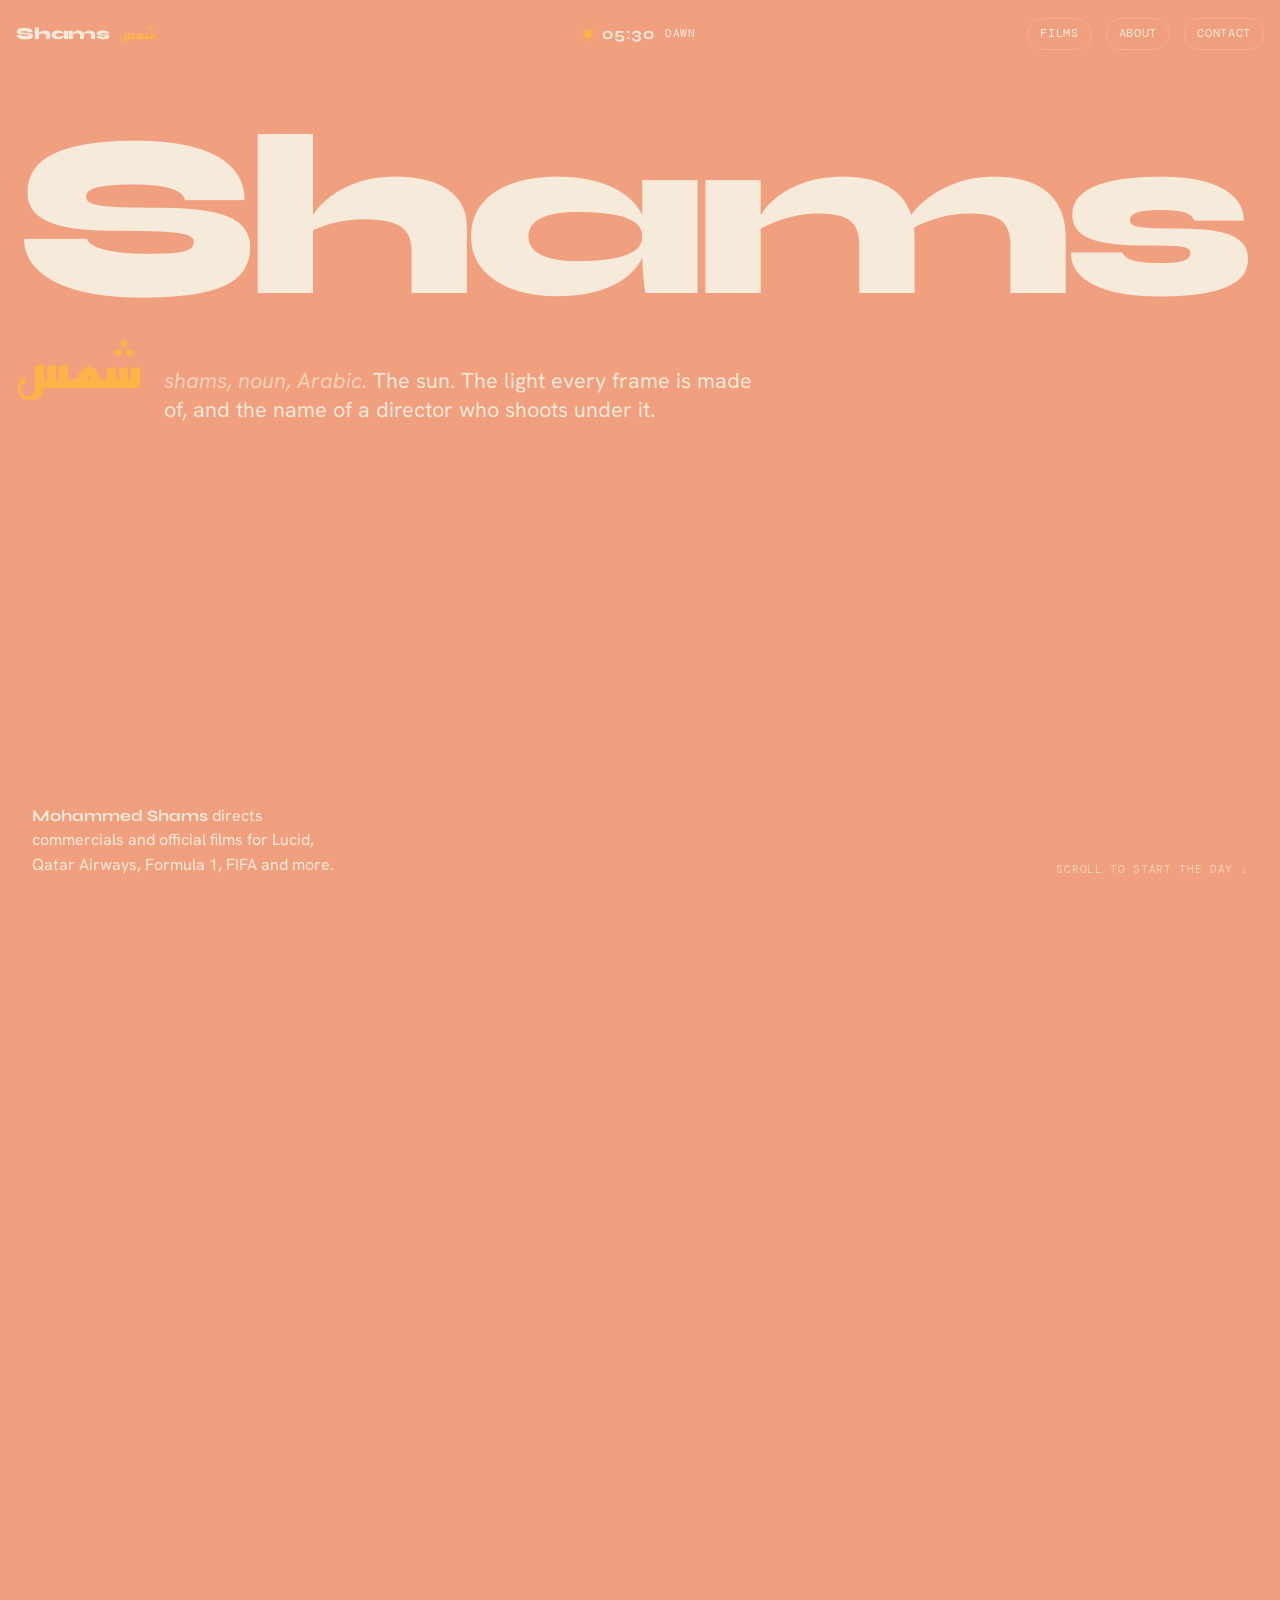
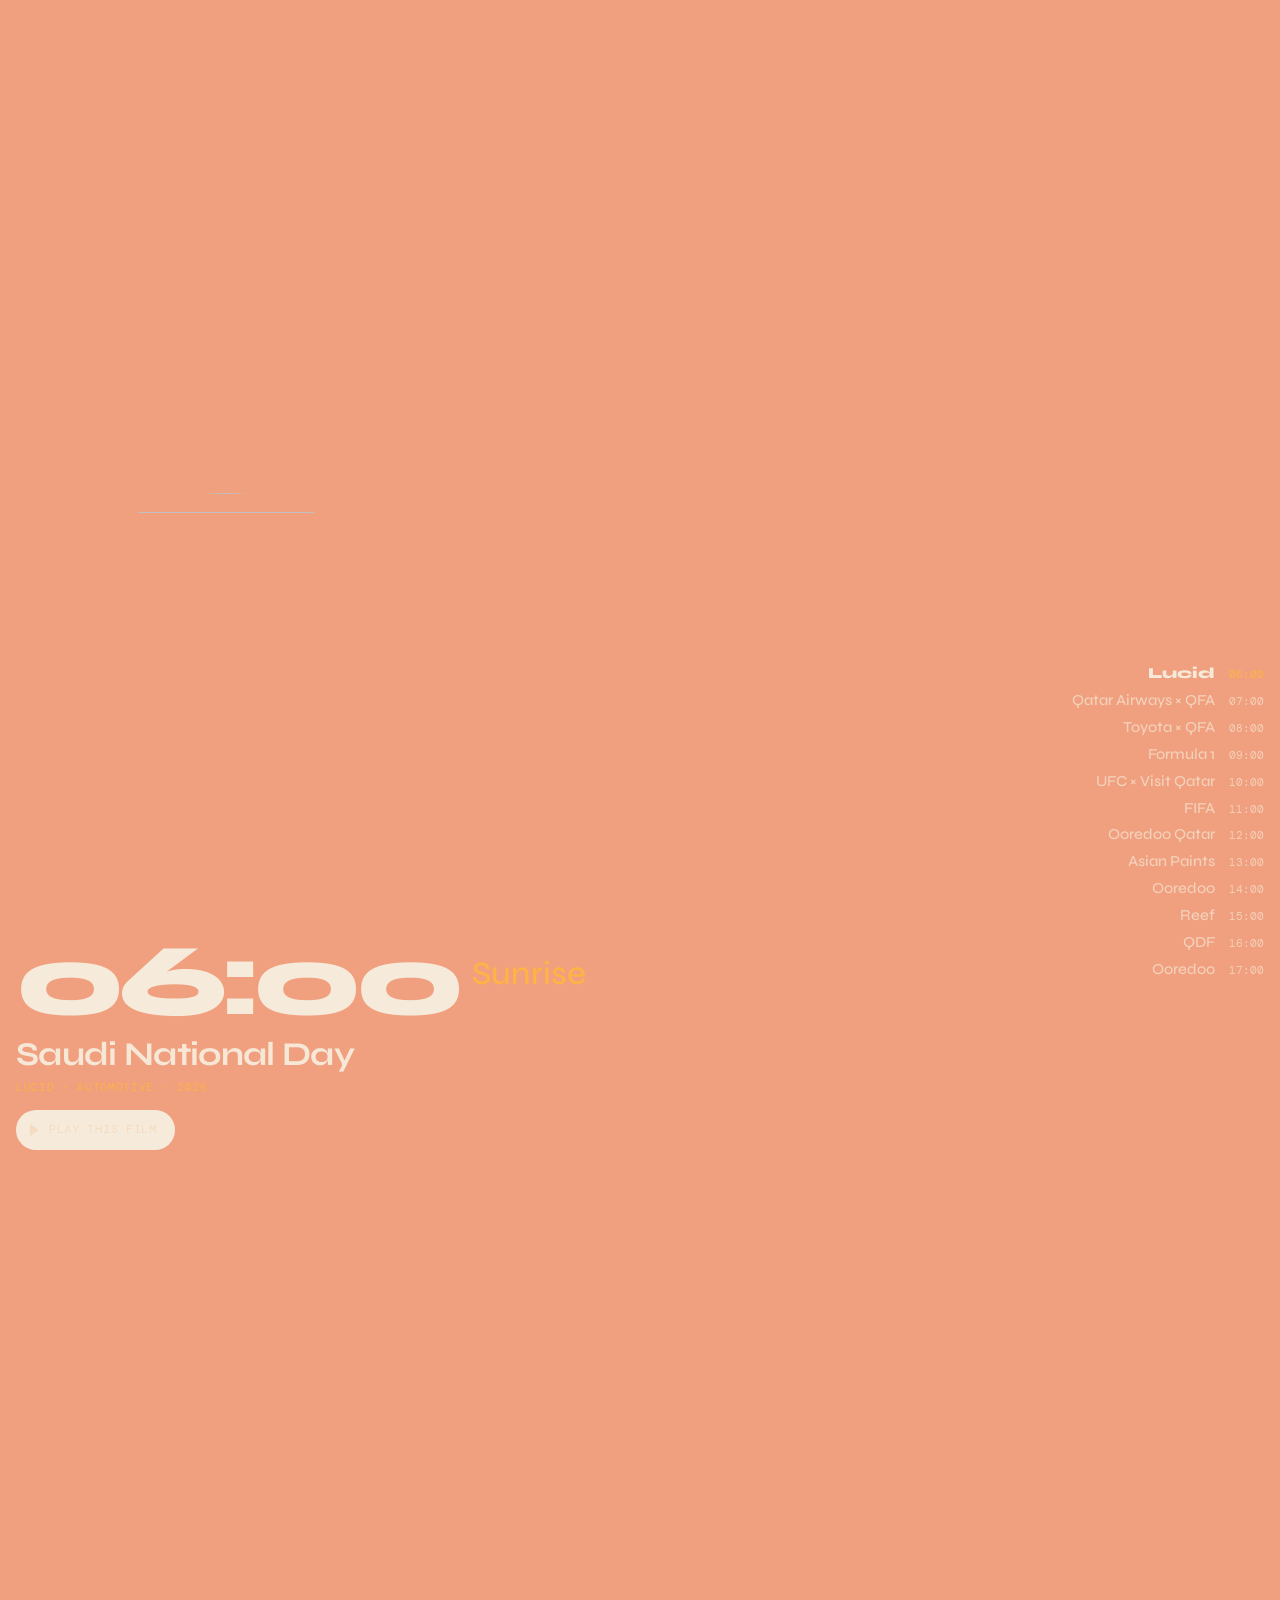
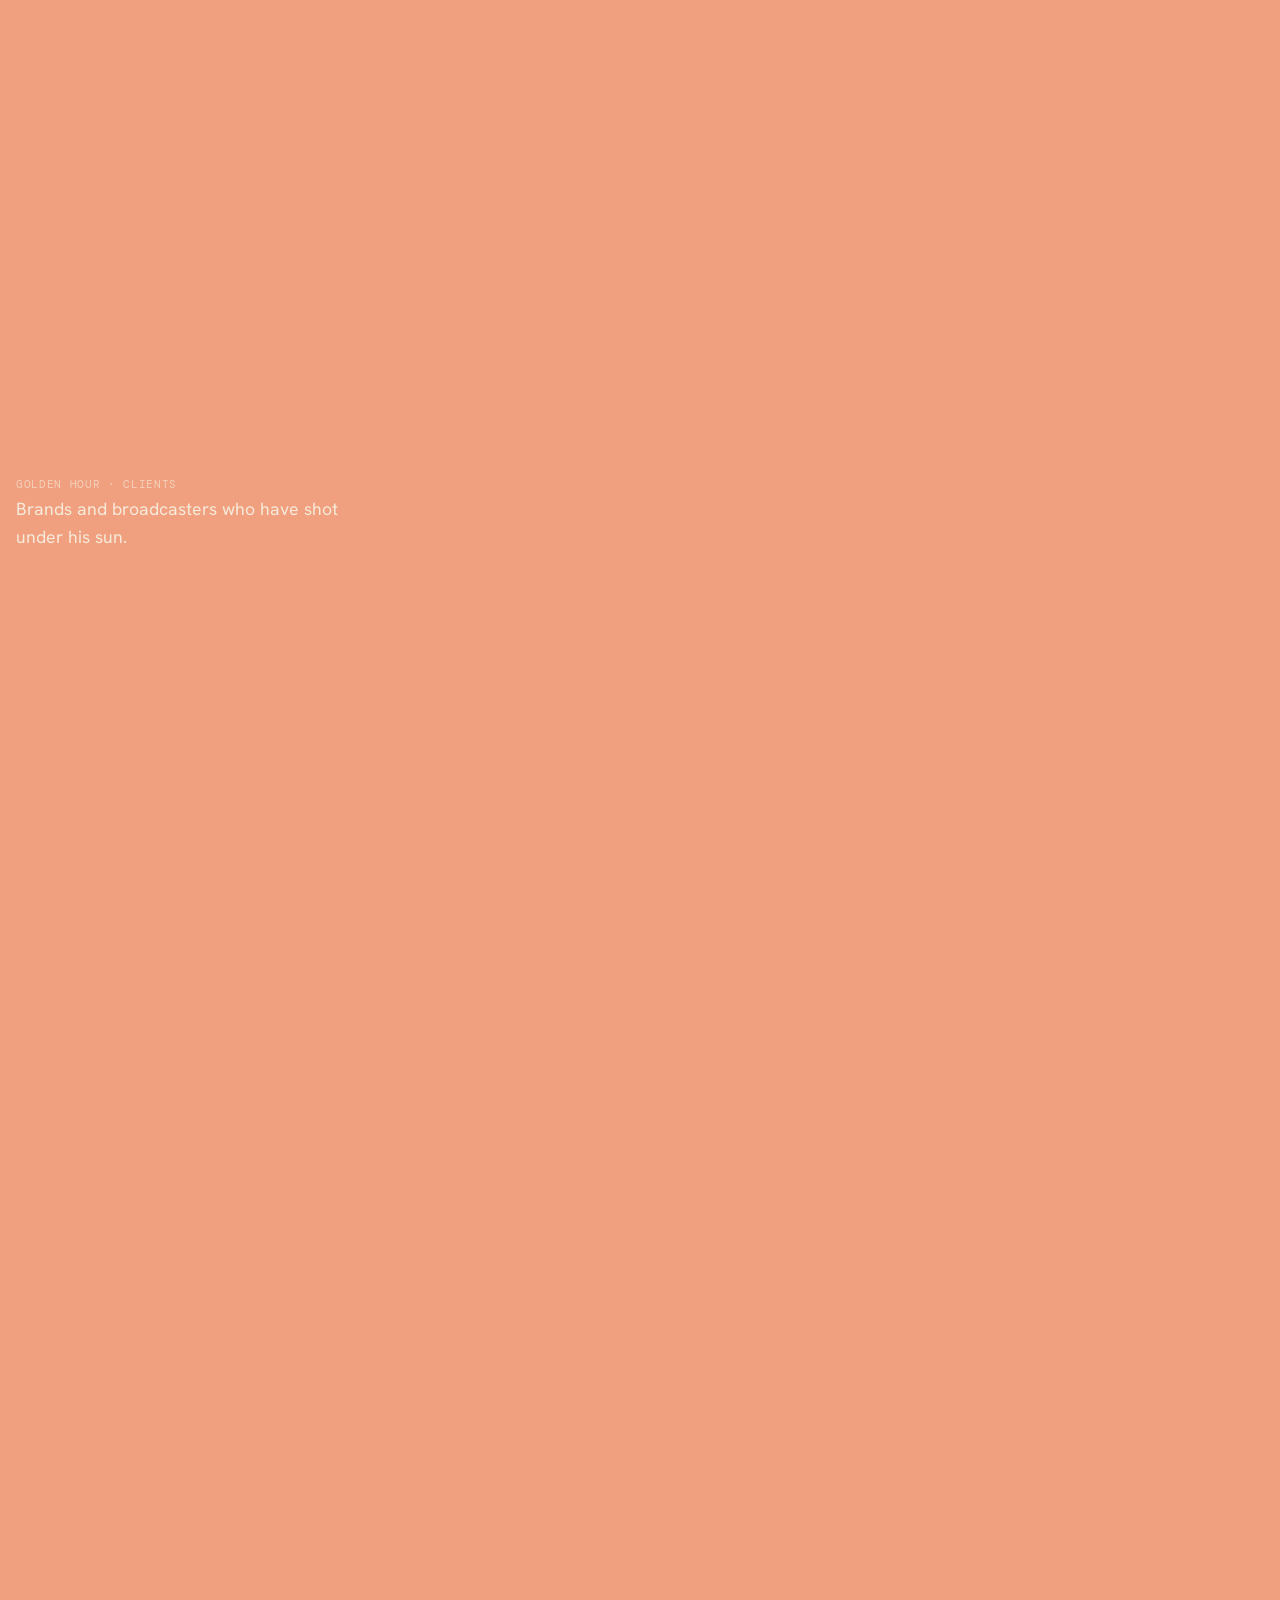
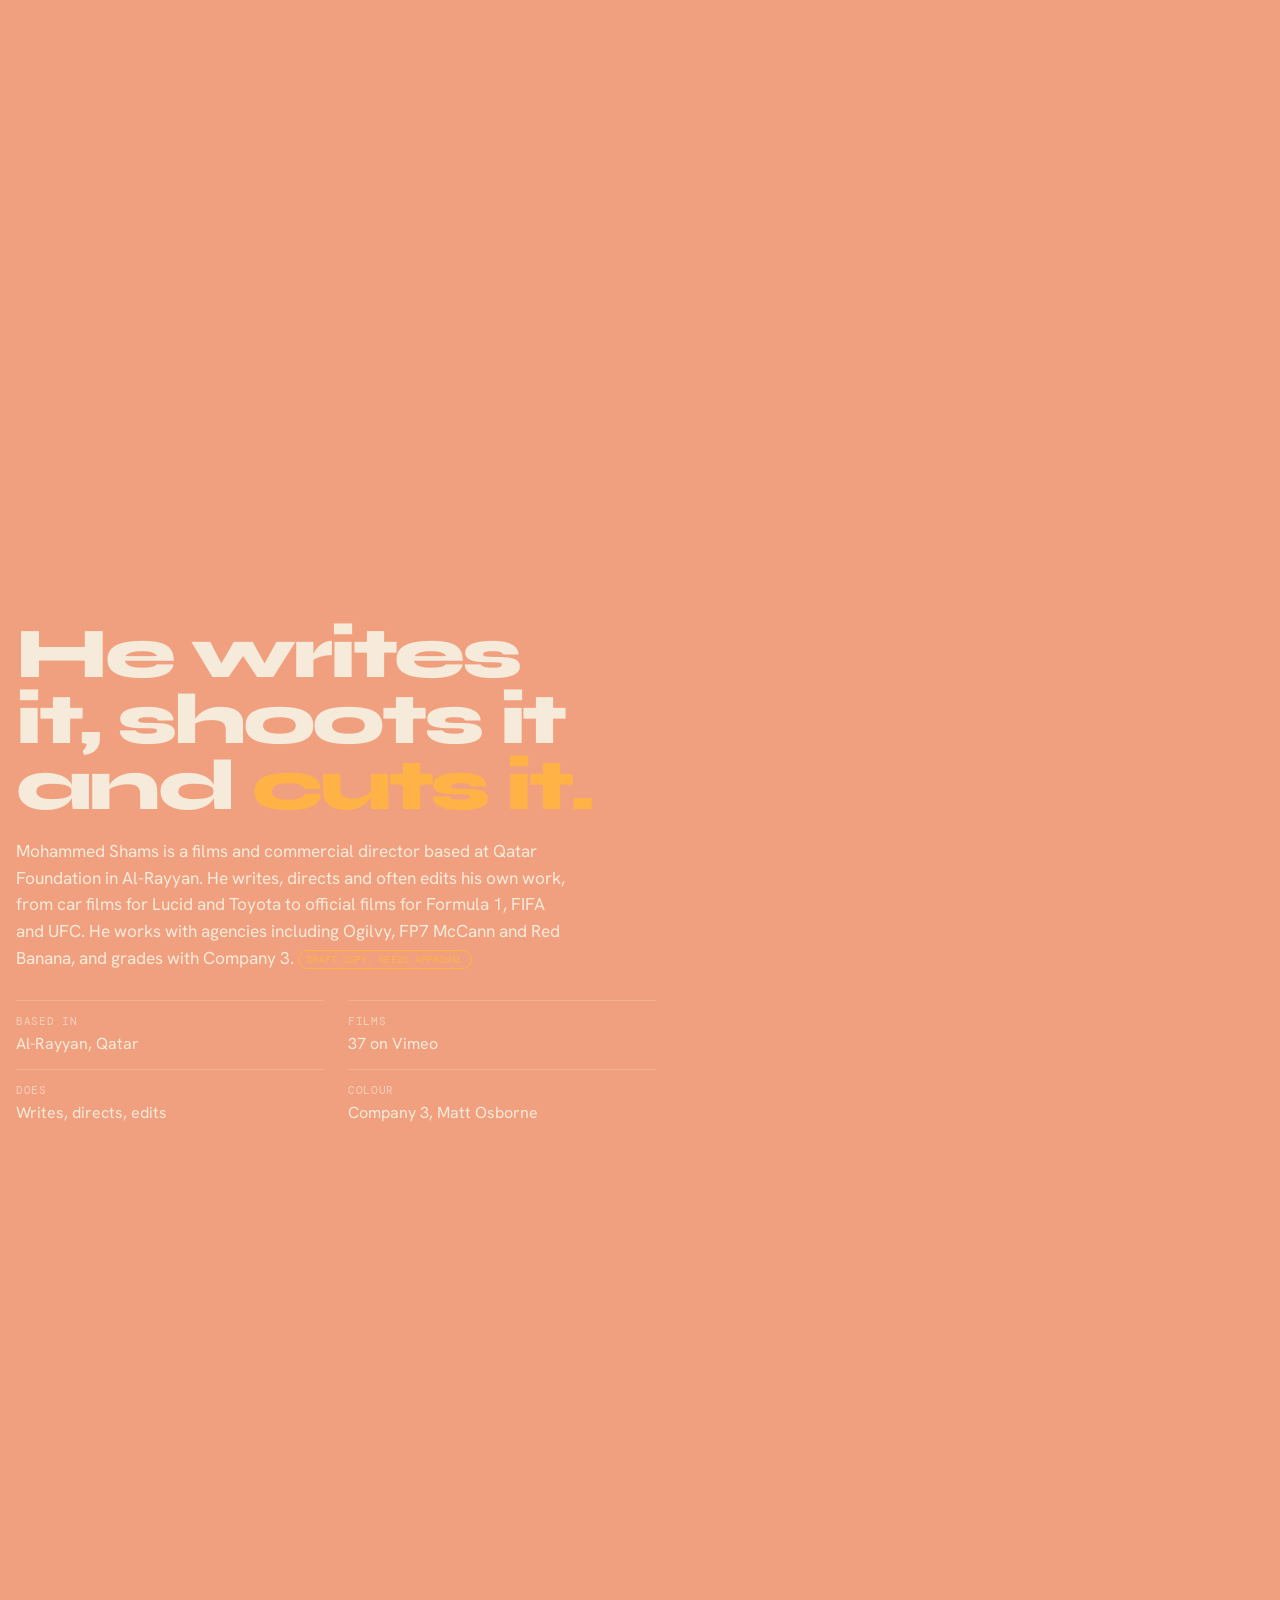
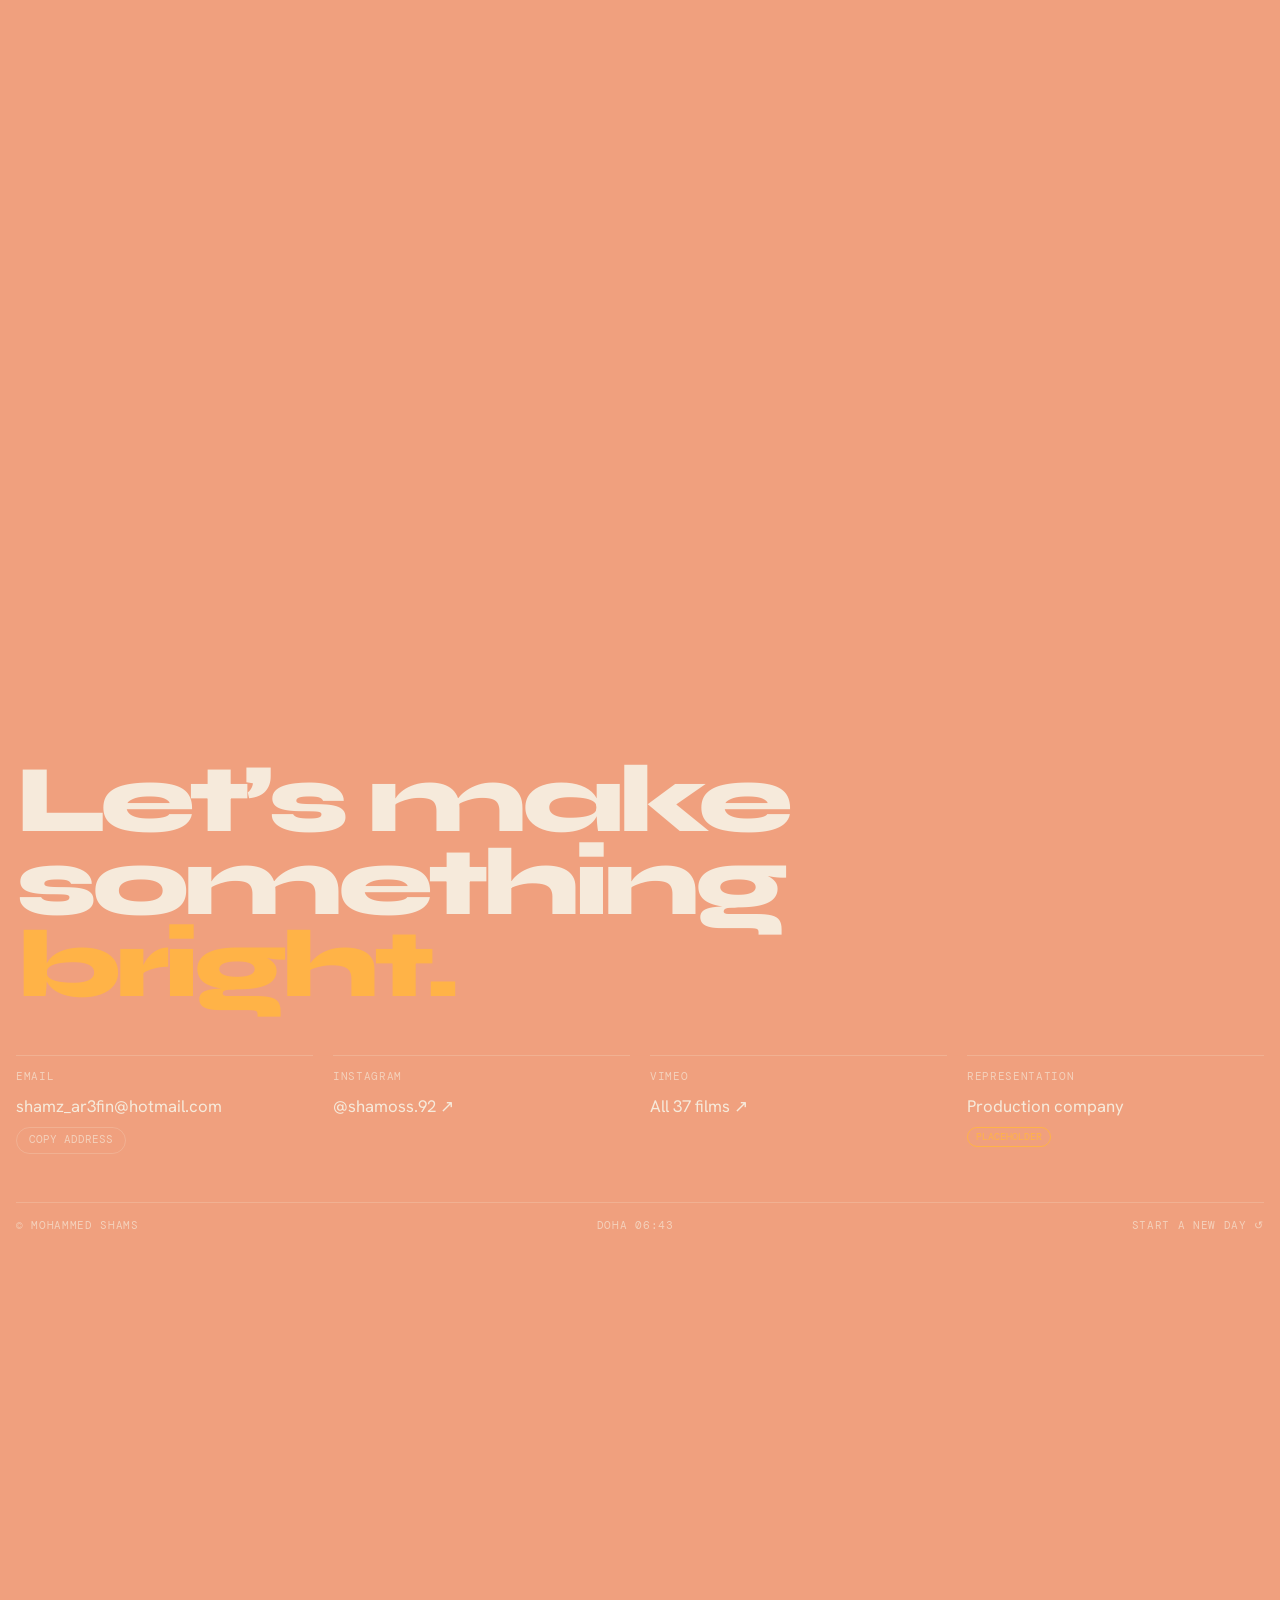
==== commit 16167bc4: "Mohammed Shams preview: sun-dust intro Co-Authored-By: Claude Opus 5.5 (1M context) <noreply@anthrop" ====
--- a/mohammed-shams/index.html
+++ b/mohammed-shams/index.html
@@ -51,16 +51,12 @@
 html.no-gl #sky { display: none; }
 html.no-gl body { background: linear-gradient(#bcd8ea, #faf1e2) fixed; }
 
-/* Sunrise: the loader. The clock runs to Doha's sunrise while the sun clears the horizon. */
-.dawn { position: fixed; inset: 0; z-index: 90; background: linear-gradient(#1d1533 0%, #3b2950 55%, #a35a5e 100%); color: #f6eadb; overflow: hidden;
+/* Intro: fine sun dust drifts in the dark before dawn, gathers into شمس, then pours into the sun on the first screen. */
+.dawn { position: fixed; inset: 0; z-index: 90; color: #f6eadb; overflow: hidden;
   display: grid; grid-template-rows: auto 1fr auto; padding: calc(env(safe-area-inset-top, 0px) + 22px) var(--gr) calc(env(safe-area-inset-bottom, 0px) + 22px) var(--gl); }
+.dawn .bg { position: absolute; inset: 0; background: radial-gradient(120% 80% at 50% 100%, #3a1f3d 0%, #160c22 55%, #0b0612 100%); }
+.dawn canvas { position: absolute; inset: 0; width: 100%; height: 100%; display: block; }
 .dawn .row { display: flex; justify-content: space-between; gap: 16px; position: relative; z-index: 2; }
-.dawn .horizon { position: absolute; left: 0; right: 0; top: 62%; height: 1px; background: rgba(246,234,219,.5); z-index: 2; }
-.dawn .ball { position: absolute; left: 50%; top: 62%; width: 120px; height: 120px; margin-left: -60px; border-radius: 50%;
-  background: radial-gradient(circle at 50% 45%, #fff6d8 0%, #ffcf6e 45%, #ff8a3d 100%); box-shadow: 0 0 80px 30px rgba(255,160,80,.35); transform: translateY(70px); }
-.dawn .sea { position: absolute; left: 0; right: 0; top: 62%; bottom: 0; background: linear-gradient(#2a1d3d, #120c20); z-index: 1; }
-.dawn .clock { position: absolute; left: 0; right: 0; top: 62%; margin-top: 28px; text-align: center; z-index: 2; display: grid; gap: 6px; }
-.dawn .clock b { font: 500 clamp(3.2rem, 10vw, 7rem)/1 var(--f-display); letter-spacing: -.03em; font-variant-numeric: tabular-nums; }
 .dawn.fallback { animation: gone .8s ease 7s forwards; }
 @keyframes gone { to { opacity: 0; visibility: hidden; } }
 
@@ -209,13 +205,11 @@
 <canvas id="sky" aria-hidden="true"></canvas>
 
 <div class="dawn fallback" id="dawn" aria-hidden="true">
+  <div class="bg" id="dawn-bg"></div>
+  <canvas id="dust"></canvas>
   <div class="row lbl"><span>Mohammed Shams · Director</span><span>Doha · 25.29°N 51.53°E</span></div>
-  <div class="sea"></div>
-  <div class="ball" id="ball"></div>
-  <div class="horizon"></div>
-  <div class="clock"><b id="dawn-clock">04:30</b><span class="lbl" id="dawn-lbl">Waiting for sunrise</span></div>
   <div></div>
-  <div class="row lbl"><span class="ar" style="font-size:1rem">شمس</span><span id="dawn-pct">000</span></div>
+  <div class="row lbl"><span id="dawn-lbl">Before sunrise · 04:30</span><span id="dawn-pct">000</span></div>
 </div>
 
 <div class="cursor" id="cursor" aria-hidden="true"><span id="cursor-label">Play</span></div>
@@ -706,34 +700,125 @@
   }
   addEventListener('resize', resize); resize();
 
-  // ---------- Sunrise loader: the clock runs from 04:30 to Doha's sunrise as the page loads
-  var dawn = $('dawn'), ball = $('ball'), dClock = $('dawn-clock'), dLbl = $('dawn-lbl'), dPct = $('dawn-pct');
+  // ---------- Intro: fine sun dust. It drifts in the dark, gathers into شمس, then pours into the sun on the first
+  // screen, landing exactly where the real sun is drawn, so the hand-off is seamless.
+  var dawn = $('dawn'), dawnBg = $('dawn-bg'), dLbl = $('dawn-lbl'), dPct = $('dawn-pct');
   dawn.classList.remove('fallback');
-  var booted = false, target = 0, shownP = 0, t0 = performance.now(), lastT = t0;
+  var DN = innerWidth < 760 ? 6000 : 14000, dust = null;
+  try {
+    if (!window.THREE || !window.gsap || reduce) throw new Error('no dust');
+    var dr = new THREE.WebGLRenderer({ canvas: $('dust'), alpha: true, antialias: false });
+    dr.setPixelRatio(Math.min(devicePixelRatio || 1, 2)); dr.setClearColor(0x000000, 0);
+    var dScene = new THREE.Scene(), dCam = new THREE.Camera();
+    var dg = new THREE.BufferGeometry(), aS = new Float32Array(DN * 2), aT = new Float32Array(DN * 2), aD = new Float32Array(DN * 2), aR = new Float32Array(DN);
+    for (var k = 0; k < DN; k++) { aS[k * 2] = Math.random() * innerWidth; aS[k * 2 + 1] = Math.random() * innerHeight; aR[k] = Math.random(); }
+    aT.set(aS); aD.set(aS);
+    dg.setAttribute('position', new THREE.BufferAttribute(new Float32Array(DN * 3), 3));
+    dg.setAttribute('aS', new THREE.BufferAttribute(aS, 2));
+    dg.setAttribute('aT', new THREE.BufferAttribute(aT, 2));
+    dg.setAttribute('aD', new THREE.BufferAttribute(aD, 2));
+    dg.setAttribute('aR', new THREE.BufferAttribute(aR, 1));
+    var DU = { uA: { value: 0 }, uB: { value: 0 }, uTime: { value: 0 }, uAlpha: { value: 1 }, uSize: { value: 2.0 * dr.getPixelRatio() }, uRes: { value: new THREE.Vector2(innerWidth, innerHeight) }, uMouse: { value: new THREE.Vector2(-999, -999) } };
+    var dm = new THREE.ShaderMaterial({
+      uniforms: DU, transparent: true, depthTest: false, depthWrite: false, blending: THREE.AdditiveBlending,
+      vertexShader: [
+        'attribute vec2 aS; attribute vec2 aT; attribute vec2 aD; attribute float aR;',
+        'uniform float uA; uniform float uB; uniform float uTime; uniform float uSize; uniform vec2 uRes; uniform vec2 uMouse;',
+        'varying float vR; varying float vB;',
+        'void main(){',
+        '  float t = uTime * (0.15 + aR * 0.35);',
+        '  vec2 s = aS + vec2(sin(t + aR * 50.0), cos(t * 0.8 + aR * 31.0)) * 36.0;',
+        '  s.y = mod(s.y - uTime * (6.0 + aR * 14.0), uRes.y + 40.0) - 20.0;',
+        '  float ea = smoothstep(0.0, 1.0, clamp(uA * 1.5 - aR * 0.5, 0.0, 1.0));',
+        '  vec2 jit = vec2(sin(uTime * 1.3 + aR * 90.0), cos(uTime * 1.1 + aR * 70.0)) * 1.4;',
+        '  vec2 p = mix(s, aT + jit, ea);',
+        '  float eb = smoothstep(0.0, 1.0, clamp(uB * 1.4 - aR * 0.4, 0.0, 1.0));',
+        '  vec2 dir = aD - p; vec2 perp = vec2(-dir.y, dir.x);',
+        '  p = mix(p, aD, eb) + perp * sin(eb * 3.14159) * 0.35 * (aR - 0.5);',
+        '  vec2 d = p - uMouse; float l = length(d);',
+        '  p += d / max(l, 1.0) * smoothstep(110.0, 0.0, l) * 34.0 * (1.0 - eb);',
+        '  gl_Position = vec4(p.x / uRes.x * 2.0 - 1.0, 1.0 - p.y / uRes.y * 2.0, 0.0, 1.0);',
+        '  gl_PointSize = uSize * (0.5 + aR * 0.9) * (1.0 + ea * 0.15);',
+        '  vR = aR; vB = eb;',
+        '}'].join('\n'),
+      fragmentShader: [
+        'uniform float uAlpha; varying float vR; varying float vB;',
+        'void main(){',
+        '  float d = length(gl_PointCoord - 0.5); if (d > 0.5) discard;',
+        '  vec3 col = mix(vec3(1.0, 0.9, 0.7), vec3(1.0, 0.62, 0.25), vR);',
+        '  col = mix(col, vec3(1.0, 0.95, 0.82), vB * 0.6);',
+        '  gl_FragColor = vec4(col, smoothstep(0.5, 0.0, d) * uAlpha * (0.3 + 0.7 * vR));',
+        '}'].join('\n')
+    });
+    var pts = new THREE.Points(dg, dm); pts.frustumCulled = false; dScene.add(pts);
+    dr.setSize(innerWidth, innerHeight, false);
+    dust = { r: dr, s: dScene, c: dCam, u: DU, g: dg, aT: aT, aD: aD, on: true };
+    dawn.addEventListener('pointermove', function (e) { DU.uMouse.value.set(e.clientX, e.clientY); });
+    (function dl(tt) { if (!dust.on) return; DU.uTime.value = tt / 1000; dr.render(dScene, dCam); requestAnimationFrame(dl); })(0);
+  } catch (e) { dust = null; }
+
+  // where the dust goes: the word شمس in the middle, then the hero sun's disc
+  function dustTargets() {
+    var w = innerWidth, h = innerHeight, cv = document.createElement('canvas'); cv.width = w; cv.height = h;
+    var x = cv.getContext('2d'), size = Math.min(w * 0.5, h * 0.42);
+    x.font = '700 ' + size + 'px "Reem Kufi", "Noto Kufi Arabic", sans-serif';
+    var mw = x.measureText('شمس').width || 1; if (mw > w * 0.8) { size *= w * 0.8 / mw; x.font = '700 ' + size + 'px "Reem Kufi", "Noto Kufi Arabic", sans-serif'; }
+    x.fillStyle = '#fff'; x.textAlign = 'center'; x.textBaseline = 'middle'; x.direction = 'rtl';
+    x.fillText('شمس', w / 2, h * 0.47);
+    var d = x.getImageData(0, 0, w, h).data, list = [], step = Math.max(2, Math.round(Math.sqrt(w * h / 260000)));
+    for (var yy = 0; yy < h; yy += step) for (var xx = 0; xx < w; xx += step) if (d[(yy * w + xx) * 4 + 3] > 128) list.push(xx, yy);
+    var m = Math.min(w, h), sm = w < 760;
+    var sx = sm ? w * 0.78 : w * 0.8, sy = sm ? h * 1.0 : h * 1.1, sr = sm ? w * 0.5 : m * 0.6;
+    for (var k = 0; k < DN; k++) {
+      var j = list.length ? Math.floor(Math.random() * list.length / 2) * 2 : 0;
+      dust.aT[k * 2] = (list[j] || w / 2) + Math.random() * step; dust.aT[k * 2 + 1] = (list[j + 1] || h / 2) + Math.random() * step;
+      var a = Math.random() * Math.PI * 2, rr = sr * (Math.random() < 0.25 ? 0.97 + Math.random() * 0.06 : Math.sqrt(Math.random()));
+      dust.aD[k * 2] = sx + Math.cos(a) * rr; dust.aD[k * 2 + 1] = sy + Math.sin(a) * rr;
+    }
+    dust.g.attributes.aT.needsUpdate = true; dust.g.attributes.aD.needsUpdate = true;
+  }
+
+  var booted = false, target = 0, shownP = 0, t0 = performance.now(), lastT = t0, gathered = false, leaving = false, gStart = 0;
   function loadLoop() {
     var nowT = performance.now(), ldt = Math.min(0.1, (nowT - lastT) / 1000); lastT = nowT;
     target = Math.max(target, Math.min(0.9, (nowT - t0) / 2400));
     shownP += (target - shownP) * (1 - Math.exp(-ldt * 4.5)); if (target >= 1 && shownP > 0.99) shownP = 1;
-    dClock.textContent = hhmm(lerp(4.5, 5 + 31 / 60, shownP));
-    dLbl.textContent = shownP < 1 ? 'Waiting for sunrise' : 'Sunrise · Doha';
     dPct.textContent = pad(Math.round(shownP * 100), 3);
-    ball.style.transform = 'translateY(' + lerp(70, -80, shownP) + 'px)';
-    if (shownP >= 1) { rise(); return; }
+    dLbl.textContent = 'Before sunrise · ' + hhmm(lerp(4.5, 5 + 31 / 60, shownP));
+    if (shownP >= 1) { done(); return; }
     requestAnimationFrame(loadLoop);
   }
   loadLoop();
-  function rise() {
-    if (window.gsap && !reduce) {
-      var r = ball.getBoundingClientRect(), x = r.left + r.width / 2, y = r.top + r.height / 2;
-      gsap.fromTo(dawn, { clipPath: 'circle(150% at ' + x + 'px ' + y + 'px)' }, { clipPath: 'circle(0% at ' + x + 'px ' + y + 'px)', duration: 1.3, ease: 'expo.inOut', onComplete: function () { dawn.hidden = true; } });
-      gsap.from('.word', { yPercent: 30, opacity: 0, duration: 1.4, ease: 'power3.out', delay: 0.5 });
-      gsap.from('.entry > *, .hero-foot > *', { y: 24, opacity: 0, duration: 1.1, stagger: 0.08, ease: 'power3.out', delay: 0.75 });
-    } else dawn.hidden = true;
-    reveals();
-  }
-  function boot() { if (booted) return; booted = true; target = 1; }
+  function gather() {
+    if (gathered || !dust) return; gathered = true; gStart = performance.now();
+    dustTargets();
+    gsap.to(dust.u.uA, { value: 1, duration: 2.2, ease: 'power2.inOut' });
+  }
+  function done() {
+    dLbl.textContent = 'Sunrise · Doha · 05:31';
+    if (!dust) { dawn.hidden = true; heroIn(); reveals(); return; }
+    gather();
+      gsap.delayedCall(Math.max(0.6, 3.5 - (performance.now() - gStart) / 1000), leave);
+  }
+  function leave() {
+    if (leaving) return; leaving = true;
+    if (!dust) { dawn.hidden = true; heroIn(); reveals(); return; }
+    var tl = gsap.timeline({ onComplete: function () { dust.on = false; dust.r.dispose(); dawn.hidden = true; } });
+    tl.to(dust.u.uB, { value: 1, duration: 1.7, ease: 'power3.inOut' }, 0)
+      .to('#dawn .row', { opacity: 0, duration: 0.6 }, 0)
+      .to(dawnBg, { opacity: 0, duration: 1.1, ease: 'power2.inOut' }, 0.8)
+      .add(function () { heroIn(); reveals(); }, 1.1)
+      .to(dust.u.uAlpha, { value: 0, duration: 0.9, ease: 'power2.out' }, 1.6);
+  }
+  dawn.addEventListener('click', function () { if (booted && gathered) leave(); });
+  function heroIn() {
+    if (!window.gsap || reduce) return;
+    gsap.from('.word', { yPercent: 30, opacity: 0, duration: 1.4, ease: 'power3.out' });
+    gsap.from('.entry > *, .hero-foot > *', { y: 24, opacity: 0, duration: 1.1, stagger: 0.08, ease: 'power3.out', delay: 0.25 });
+  }
+  function boot() { if (booted) return; booted = true; target = 1; gather(); }
   var fontWait = document.fonts && document.fonts.load ? Promise.all(['800 100px Syne', '700 40px "Reem Kufi"', '400 16px "DM Mono"'].map(function (f, i) { return document.fonts.load(f, ['Shams', 'شمس', '06:00'][i]); })) : Promise.resolve();
-  Promise.all([new Promise(function (r) { setTimeout(r, reduce ? 100 : 2000); }), Promise.race([fontWait, new Promise(function (r) { setTimeout(r, 3500); })])]).then(function () {
+  Promise.all([new Promise(function (r) { setTimeout(r, reduce ? 100 : 1200); }), Promise.race([fontWait, new Promise(function (r) { setTimeout(r, 3500); })])]).then(function () {
     if (gl) texs.forEach(function (t, i) { t.dispose(); texs[i] = posterTex(WORK[i]); });
     boot();
   }, boot);
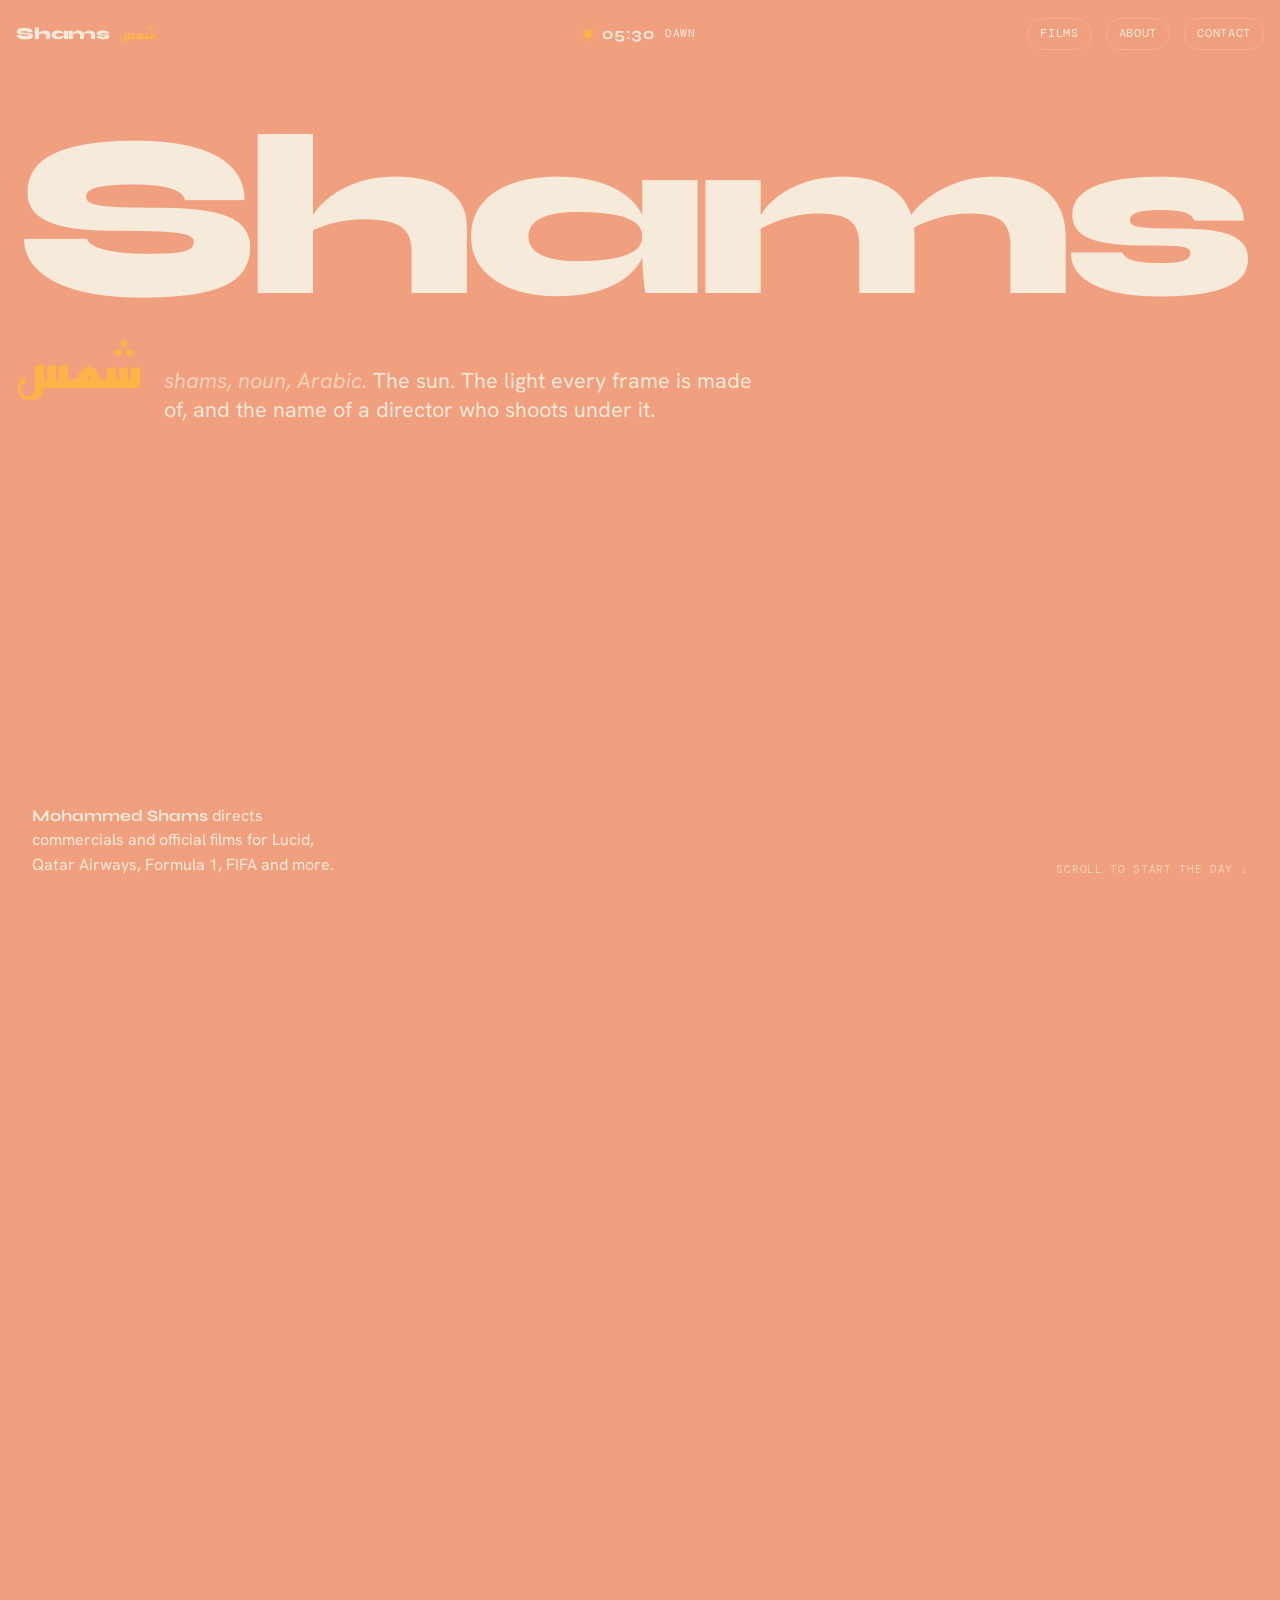
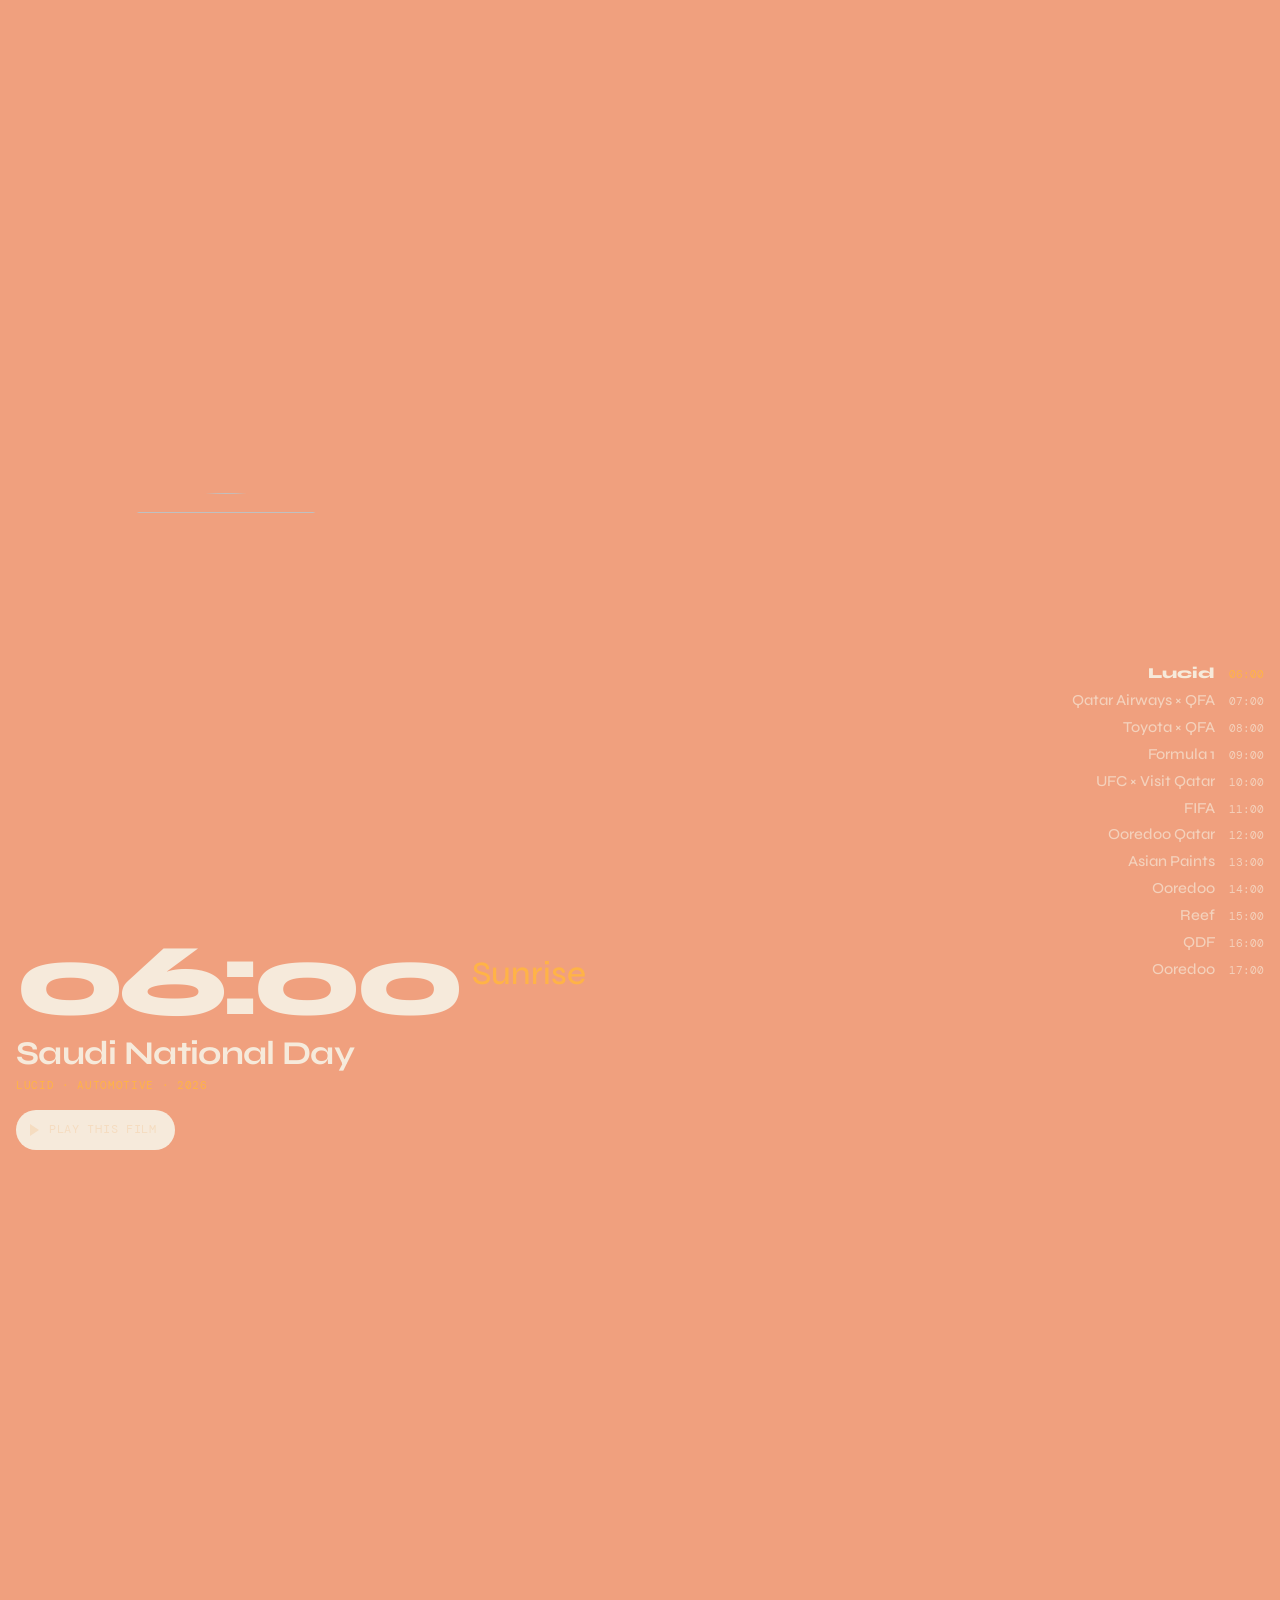
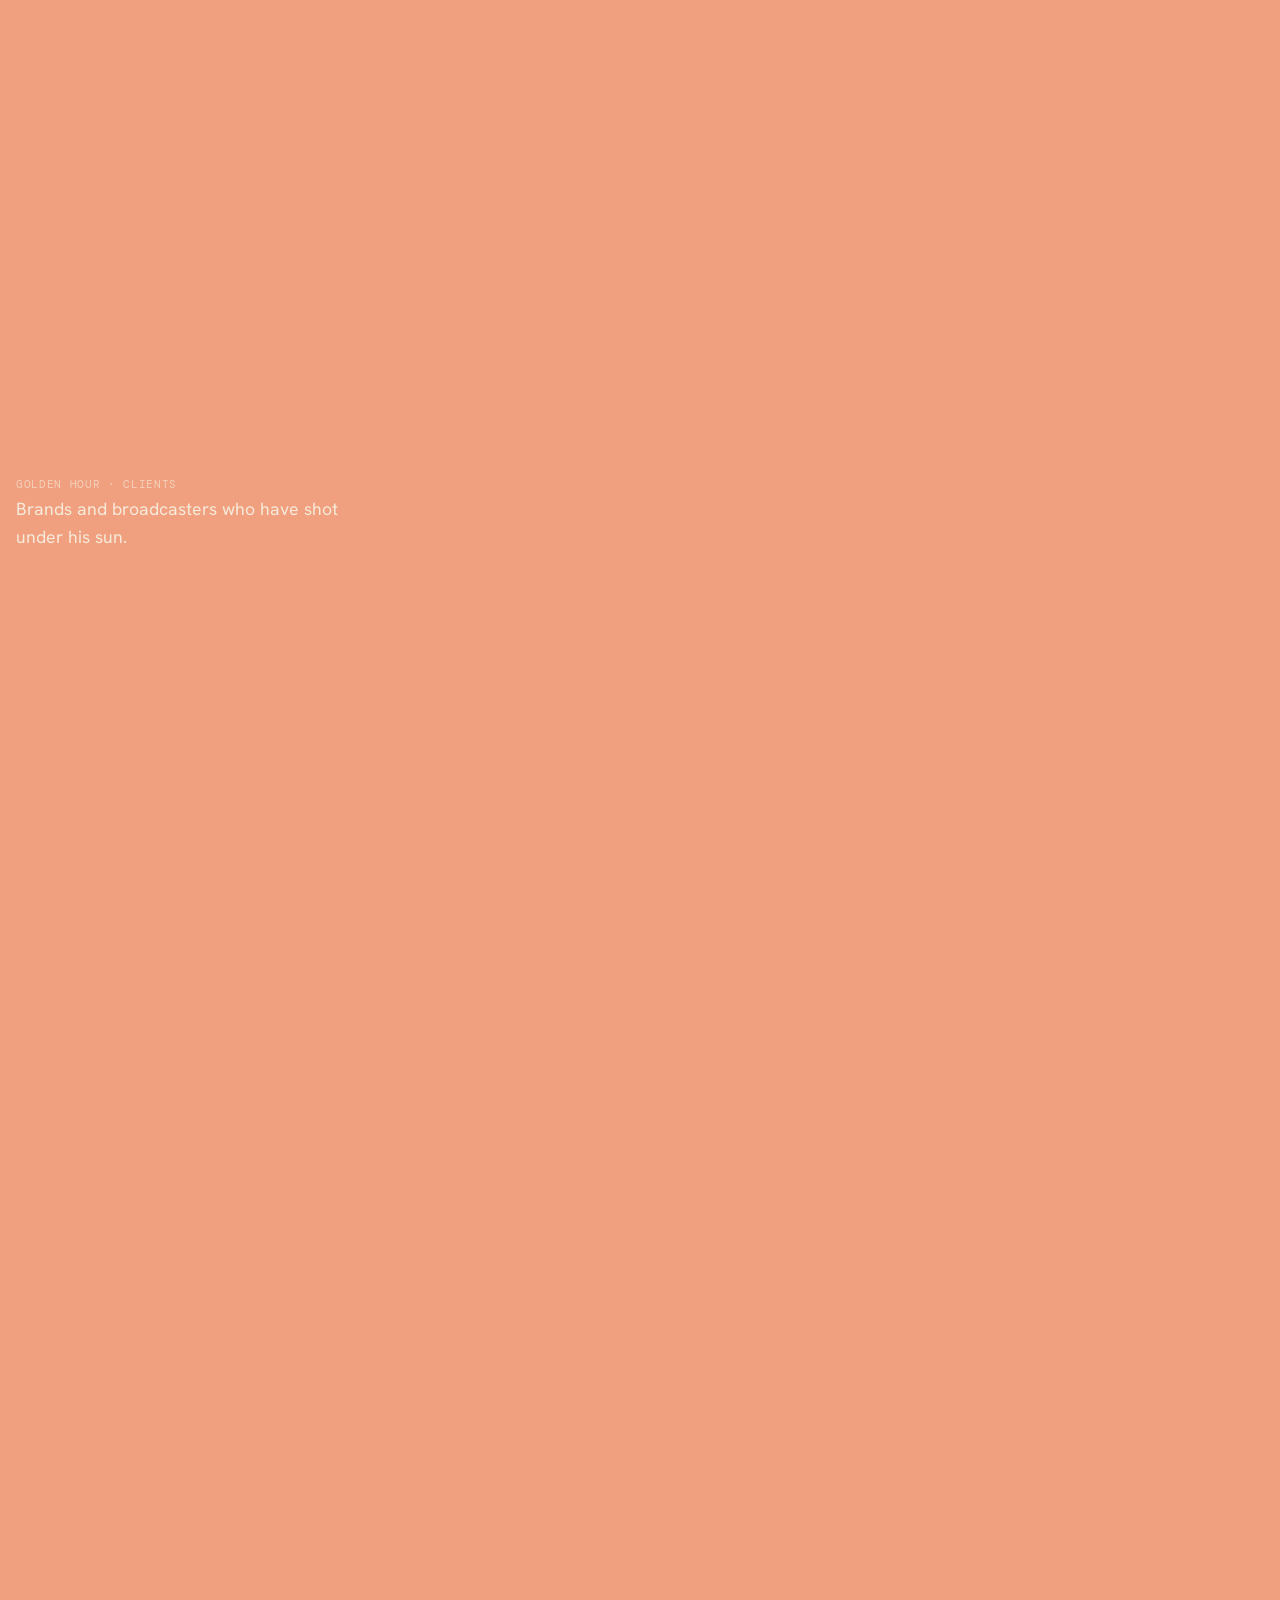
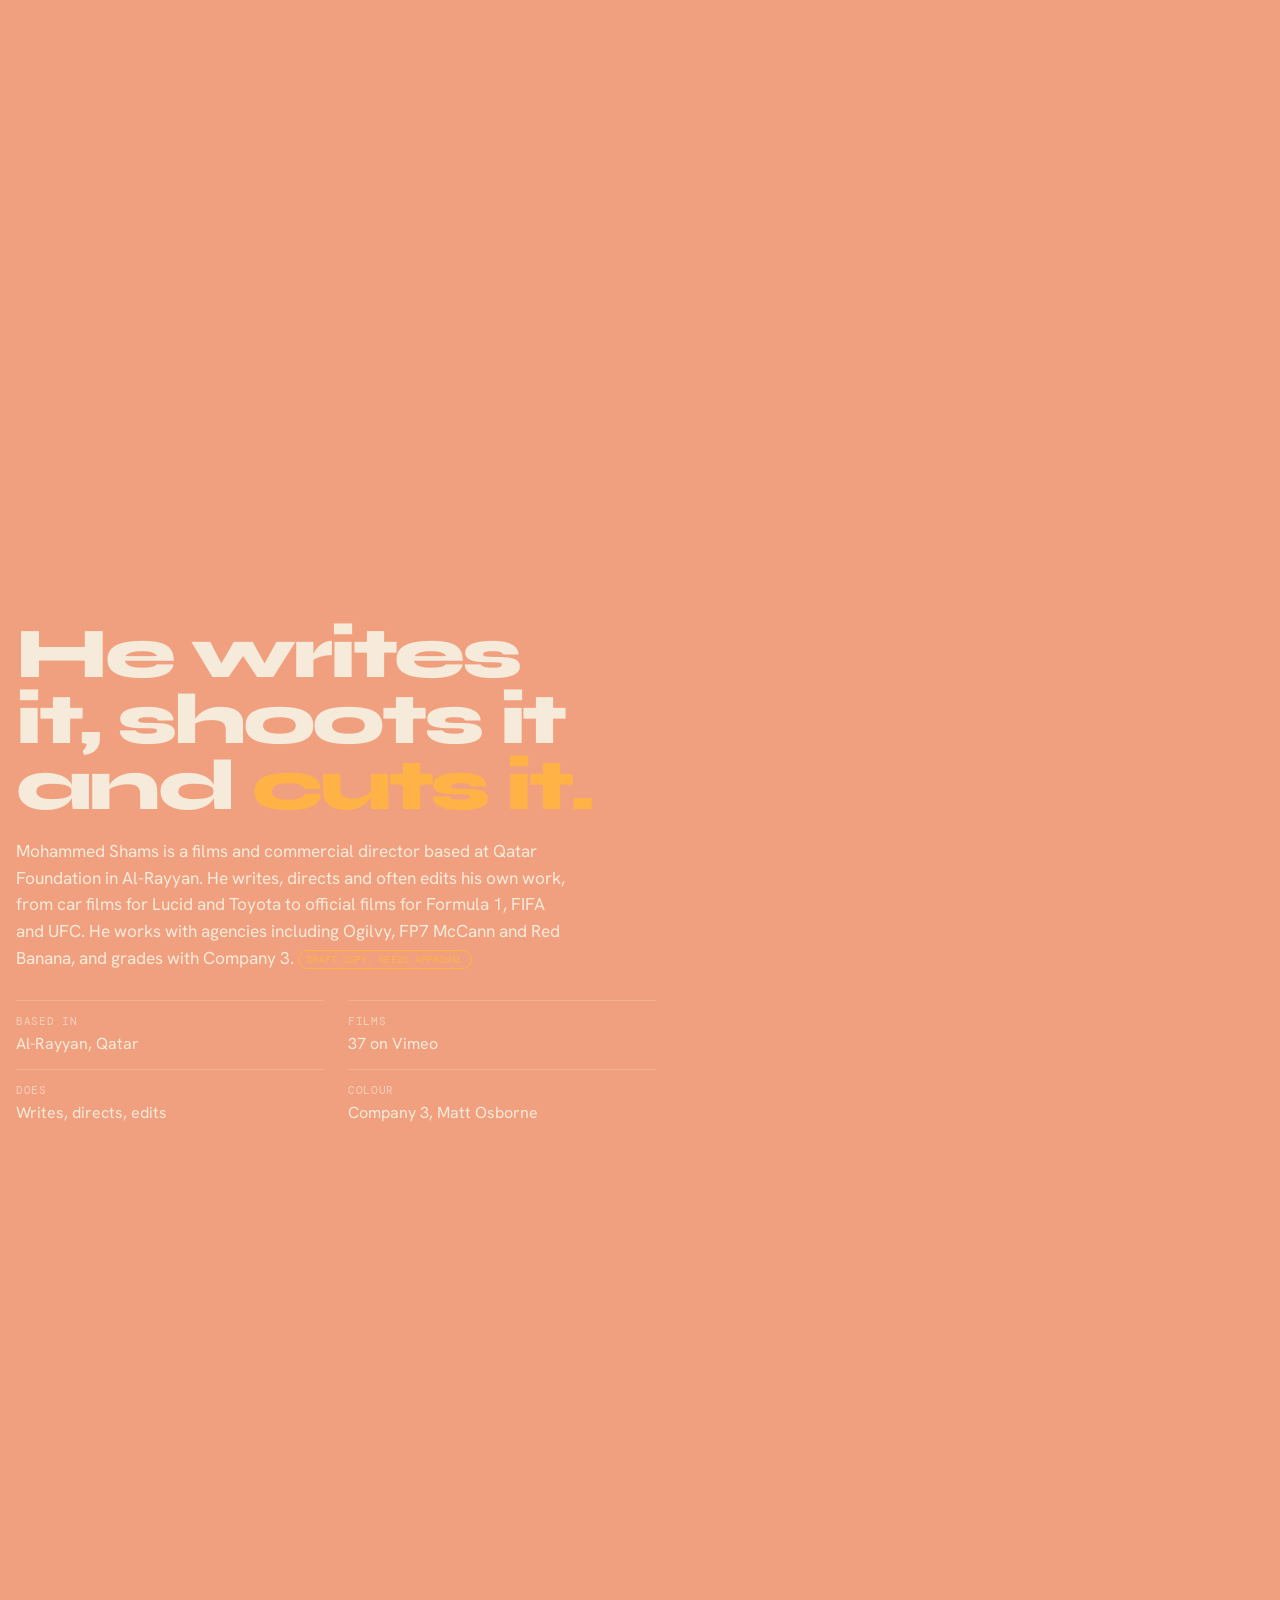
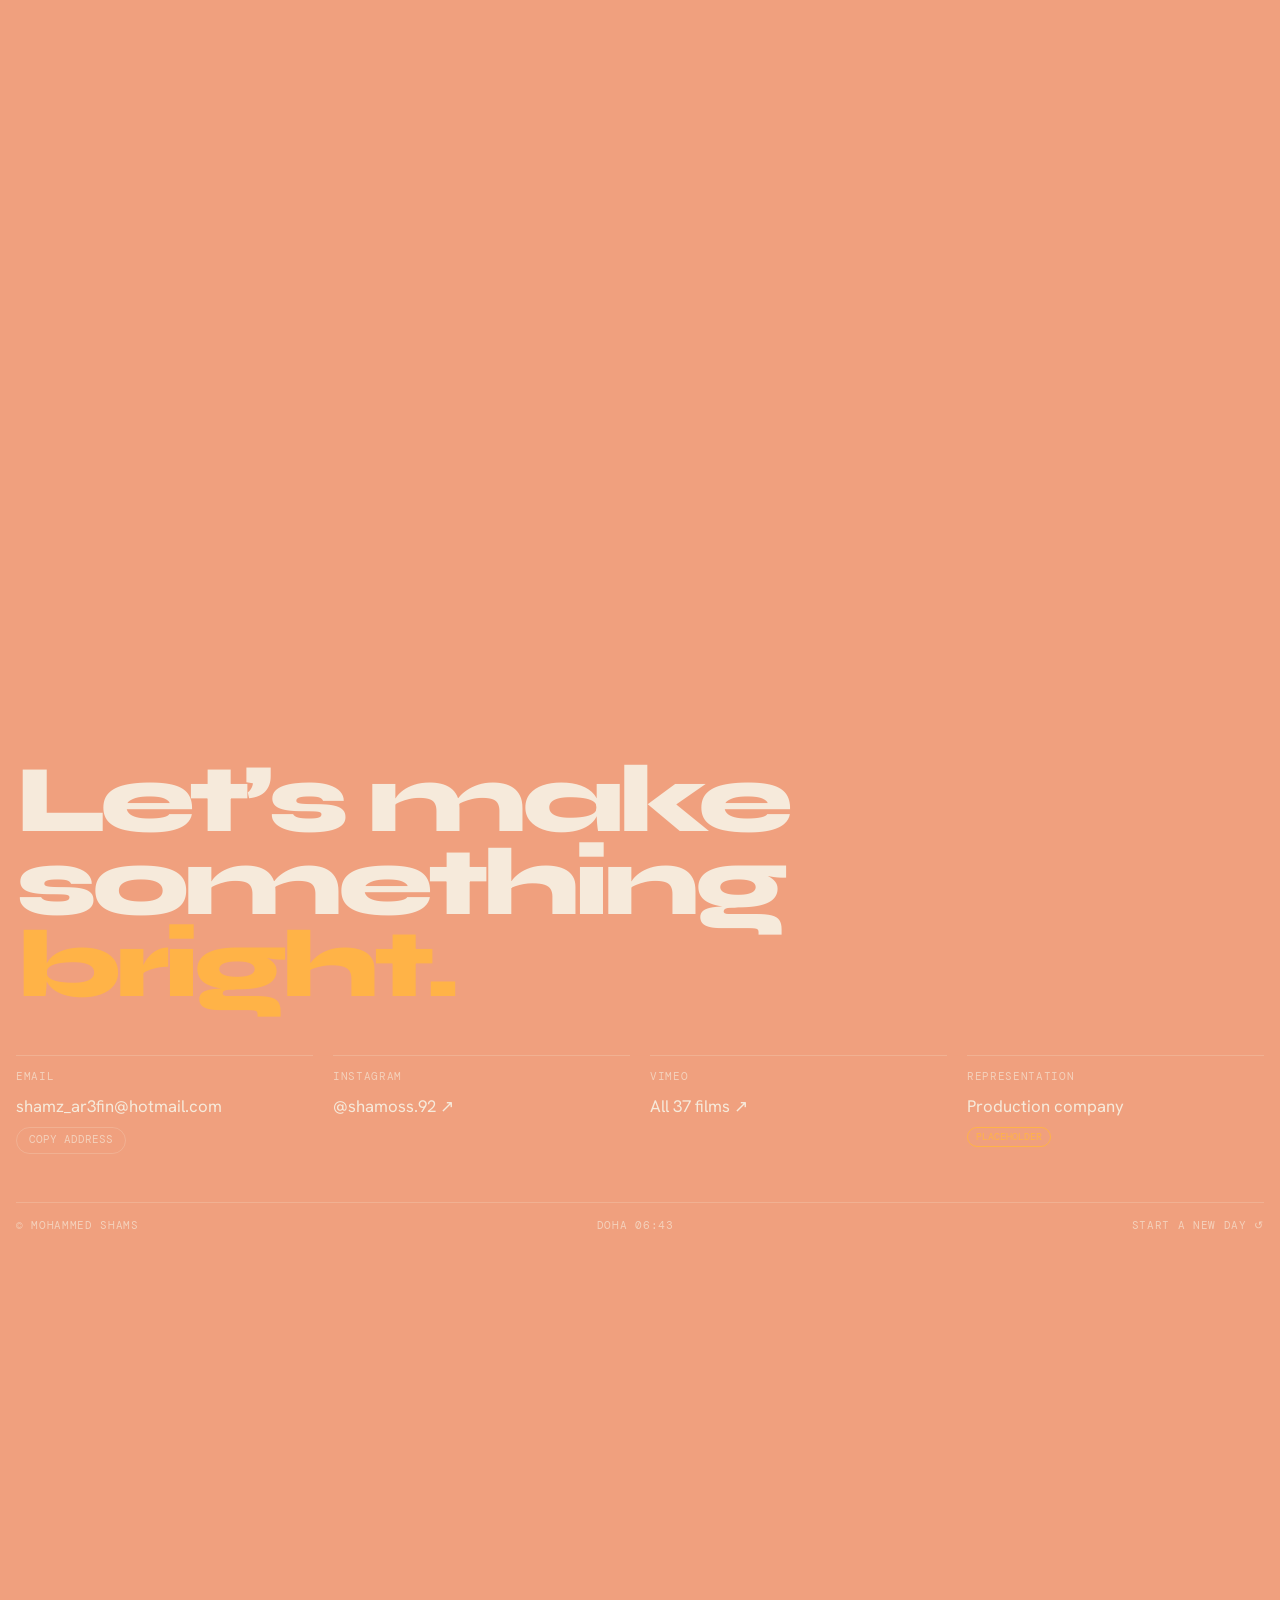
==== commit 15b9b901: "Mohammed Shams preview: eclipse intro with films in the moon Co-Authored-By: Claude Opus 5.5 (1M con" ====
--- a/mohammed-shams/index.html
+++ b/mohammed-shams/index.html
@@ -51,13 +51,14 @@
 html.no-gl #sky { display: none; }
 html.no-gl body { background: linear-gradient(#bcd8ea, #faf1e2) fixed; }
 
-/* Intro: fine sun dust drifts in the dark before dawn, gathers into شمس, then pours into the sun on the first screen. */
-.dawn { position: fixed; inset: 0; z-index: 90; color: #f6eadb; overflow: hidden;
+/* Intro: a total eclipse over Doha. The sky shader draws it; this layer only carries the labels. */
+.dawn { position: fixed; inset: 0; z-index: 90; color: #f6eadb; pointer-events: none;
   display: grid; grid-template-rows: auto 1fr auto; padding: calc(env(safe-area-inset-top, 0px) + 22px) var(--gr) calc(env(safe-area-inset-bottom, 0px) + 22px) var(--gl); }
-.dawn .bg { position: absolute; inset: 0; background: radial-gradient(120% 80% at 50% 100%, #3a1f3d 0%, #160c22 55%, #0b0612 100%); }
-.dawn canvas { position: absolute; inset: 0; width: 100%; height: 100%; display: block; }
-.dawn .row { display: flex; justify-content: space-between; gap: 16px; position: relative; z-index: 2; }
+html.no-gl .dawn { background: #0b0612; }
+.dawn .row { display: flex; justify-content: space-between; gap: 16px; }
 .dawn.fallback { animation: gone .8s ease 7s forwards; }
+body.intro header, body.intro main, body.intro .dial { opacity: 0; }
+header, main { transition: opacity 1.2s ease; }
 @keyframes gone { to { opacity: 0; visibility: hidden; } }
 
 /* Chrome */
@@ -200,16 +201,14 @@
 @media (prefers-reduced-motion: reduce) { .cursor::before { animation: none; } }
 </style>
 </head>
-<body>
+<body class="intro">
 
 <canvas id="sky" aria-hidden="true"></canvas>
 
 <div class="dawn fallback" id="dawn" aria-hidden="true">
-  <div class="bg" id="dawn-bg"></div>
-  <canvas id="dust"></canvas>
   <div class="row lbl"><span>Mohammed Shams · Director</span><span>Doha · 25.29°N 51.53°E</span></div>
   <div></div>
-  <div class="row lbl"><span id="dawn-lbl">Before sunrise · 04:30</span><span id="dawn-pct">000</span></div>
+  <div class="row lbl"><span id="dawn-lbl">Total eclipse · Doha · 04:30</span><span id="dawn-pct">Frame 000</span></div>
 </div>
 
 <div class="cursor" id="cursor" aria-hidden="true"><span id="cursor-label">Play</span></div>
@@ -475,7 +474,7 @@
     'precision highp float;',
     'uniform vec2 uRes; uniform float uTime; uniform vec2 uSun; uniform float uRad;',
     'uniform vec3 uTop; uniform vec3 uBot; uniform sampler2D uTexA; uniform sampler2D uTexB;',
-    'uniform float uMix; uniform float uFilm; uniform float uHover; uniform float uEclipse; uniform float uFlare; uniform vec2 uMouse; uniform float uVel;',
+    'uniform float uMix; uniform float uRing; uniform float uReel; uniform float uBurn; uniform float uFilm; uniform float uHover; uniform float uEclipse; uniform float uFlare; uniform vec2 uMouse; uniform float uVel;',
     'varying vec2 vUv;',
     'float hash(vec2 p){ return fract(sin(dot(p, vec2(127.1, 311.7))) * 43758.5453); }',
     'float noise(vec2 p){ vec2 i = floor(p), f = fract(p); vec2 u = f * f * (3.0 - 2.0 * f);',
@@ -517,9 +516,30 @@
     '  if (uEclipse > 0.001) {',
     '    vec2 mc = uSun + vec2(mix(2.3, 0.0, uEclipse), mix(-0.5, 0.0, uEclipse)) * uRad;',
     '    float mdd = length(px - mc) / (uRad * 1.005);',
-    '    col = mix(col, uTop * 0.55, smoothstep(1.0, 0.992, mdd));',
-    '    col += vec3(1.0, 0.9, 0.75) * smoothstep(1.03, 1.0, mdd) * smoothstep(0.985, 1.0, mdd) * uEclipse * 1.2;',
+    '    float moon = smoothstep(1.0, 0.992, mdd);',
+    // his films flicker inside the moon, like a projector in the dark
+    '    vec2 mq = (px - mc) / uRad;',
+    '    vec3 reel = texture2D(uTexA, vec2(0.5 + mq.x * 0.5 * 0.5625 * 1.15, 0.5 + mq.y * 0.5 * 1.15)).rgb;',
+    '    reel *= (0.72 + 0.28 * hash(vec2(floor(uTime * 24.0), 3.0))) * 0.6 * smoothstep(1.0, 0.55, mdd);',
+    '    reel += 0.07 * step(0.996, hash(vec2(floor(px.x / 2.0), floor(uTime * 24.0))));',
+    '    vec3 moonCol = mix(uTop * 0.55, reel, uReel);',
+    // first light burns through the film from the diamond point
+    '    vec2 rp = uSun + vec2(-0.977, 0.212) * uRad;',
+    '    float bd = length(px - rp) / uRad + (fbm(px / uRad * 3.0 + uTime * 0.6) - 0.5) * 0.4;',
+    '    float br = uBurn * 2.7;',
+    '    float burnt = smoothstep(br, br - 0.04, bd) * step(0.001, uBurn);',
+    '    float edge = smoothstep(br - 0.14, br, bd) * smoothstep(br + 0.03, br, bd) * step(0.001, uBurn) * (1.0 - uBurn * 0.6);',
+    '    col = mix(col, moonCol, moon * (1.0 - burnt));',
+    '    col += vec3(1.0, 0.55, 0.18) * edge * moon * 2.2;',
+    '    col += vec3(1.0, 0.9, 0.75) * smoothstep(1.03, 1.0, mdd) * smoothstep(0.985, 1.0, mdd) * uEclipse * 1.2 * (1.0 - burnt);',
     '  }',
+    // the diamond ring: first light breaking past the moon's edge
+    '  if (uRing > 0.001) { vec2 rq = uSun + vec2(-0.977, 0.212) * uRad; vec2 dd = px - rq; float r = length(dd) / uRad;',
+    '    float core = exp(-r * 38.0) * 3.0 + exp(-r * 7.0) * 0.7;',
+    '    float streak = exp(-abs(dd.y) / (uRad * 0.012)) * exp(-abs(dd.x) / (uRad * 2.6));',
+    '    float star = pow(max(0.0, cos(atan(dd.y, dd.x) * 3.0)), 40.0) * exp(-r * 2.5);',
+    '    col += vec3(1.0, 0.95, 0.86) * (core + streak * 1.3 + star) * uRing;',
+    '    col += vec3(1.0, 0.9, 0.75) * 0.2 * uRing * uRing; }',
     // a little dither so the gradients never band
     '  col += (hash(px + uTime) - 0.5) / 255.0 * 2.0;',
     '  gl_FragColor = vec4(col, 1.0);',
@@ -553,7 +573,7 @@
     U = {
       uRes: { value: new THREE.Vector2(1, 1) }, uTime: { value: 0 }, uSun: { value: new THREE.Vector2(0, 0) }, uRad: { value: 100 },
       uTop: { value: new THREE.Color() }, uBot: { value: new THREE.Color() }, uTexA: { value: texs[0] }, uTexB: { value: texs[1] },
-      uMix: { value: 0 }, uFilm: { value: 0 }, uHover: { value: 0 }, uEclipse: { value: 0 }, uFlare: { value: 0 }, uMouse: { value: new THREE.Vector2(-9999, -9999) }, uVel: { value: 0 }
+      uMix: { value: 0 }, uRing: { value: 0 }, uReel: { value: 0 }, uBurn: { value: 0 }, uFilm: { value: 0 }, uHover: { value: 0 }, uEclipse: { value: 0 }, uFlare: { value: 0 }, uMouse: { value: new THREE.Vector2(-9999, -9999) }, uVel: { value: 0 }
     };
     var mat = new THREE.ShaderMaterial({ uniforms: U, vertexShader: 'varying vec2 vUv; void main(){ vUv = uv; gl_Position = vec4(position.xy, 0.0, 1.0); }', fragmentShader: FS, depthTest: false, depthWrite: false });
     scene.add(new THREE.Mesh(new THREE.PlaneGeometry(2, 2), mat));
@@ -622,6 +642,7 @@
   });
 
   // ---------- Loop
+  var INTRO = { I: 1, ecl: 1, ring: 0, reel: 0, burn: 0 };
   var clock = gl ? new THREE.Clock() : null, time = 0, flareV = 0;
   function frame() {
     var dt = clock ? Math.min(clock.getDelta(), 0.05) : 0.016; time += dt;
@@ -630,12 +651,14 @@
     var hour = pw(CLOCK, day);
     clockEl.textContent = hhmm(hour); clockLbl.textContent = partOfDay(hour);
     var sk = skyAt(day);
+    if (INTRO.I > 0) { var NT = [0.03, 0.012, 0.03], NB = [0.09, 0.035, 0.075]; sk = [[0, 1, 2].map(function (j) { return lerp(sk[0][j], NT[j], INTRO.I); }), [0, 1, 2].map(function (j) { return lerp(sk[1][j], NB[j], INTRO.I); })]; }
     var lum = (0.299 * (sk[0][0] + sk[1][0]) + 0.587 * (sk[0][1] + sk[1][1]) + 0.114 * (sk[0][2] + sk[1][2])) / 2;
     var dark = lum < 0.5;
     if (dark !== isDark) { isDark = dark; document.documentElement.classList.toggle('dark', dark); }
     document.body.style.background = 'rgb(' + sk[1].map(function (v) { return Math.round(v * 255); }).join(',') + ')';
 
     sun = sunAt();
+    if (INTRO.I > 0) sun = mixS(sun, S(W * 0.5, H * 0.48, small ? W * 0.34 : Math.min(W, H) * 0.22), sstep(0, 1, INTRO.I));
     var wpos = st.work * (WORK.length - 1), fi = Math.floor(wpos), ff = wpos - fi;
     if (fi >= WORK.length - 1) { fi = WORK.length - 2; ff = 1; }
     var mixE = sstep(0.3, 0.7, ff);
@@ -680,7 +703,9 @@
       U.uTexA.value = texs[fi]; U.uTexB.value = texs[fi + 1];
       U.uMix.value = mixE;
       U.uFilm.value = sstep(0.55, 1, st.hero) * (1 - sstep(0, 0.25, st.clients));
-      U.uEclipse.value = sstep(0.15, 0.75, st.contact);
+      U.uEclipse.value = Math.max(sstep(0.15, 0.75, st.contact), INTRO.ecl);
+      U.uRing.value = INTRO.ring; U.uReel.value = INTRO.reel; U.uBurn.value = INTRO.burn;
+      if (INTRO.reel > 0.001) { var ri = Math.floor(time * 6) % texs.length; U.uTexA.value = texs[ri]; }
       flareV = lerp(flareV, Math.sin(mixE * Math.PI) + Math.abs(st.vel), 0.1);
       U.uFlare.value = flareV;
       U.uVel.value = reduce ? 0 : st.vel;
@@ -700,129 +725,48 @@
   }
   addEventListener('resize', resize); resize();
 
-  // ---------- Intro: fine sun dust. It drifts in the dark, gathers into شمس, then pours into the sun on the first
-  // screen, landing exactly where the real sun is drawn, so the hand-off is seamless.
-  var dawn = $('dawn'), dawnBg = $('dawn-bg'), dLbl = $('dawn-lbl'), dPct = $('dawn-pct');
+  // ---------- Intro: the day opens in a total eclipse over Doha. While the page loads, his films flicker inside
+  // the black moon like a projector in the dark. Then first light breaks out as a diamond ring, burns through the
+  // film, and the sun rises into the morning sky at its place on the first screen. The site ends in an eclipse
+  // too, so the day is bookended.
+  var dawn = $('dawn'), dLbl = $('dawn-lbl'), dPct = $('dawn-pct');
   dawn.classList.remove('fallback');
-  var DN = innerWidth < 760 ? 6000 : 14000, dust = null;
-  try {
-    if (!window.THREE || !window.gsap || reduce) throw new Error('no dust');
-    var dr = new THREE.WebGLRenderer({ canvas: $('dust'), alpha: true, antialias: false });
-    dr.setPixelRatio(Math.min(devicePixelRatio || 1, 2)); dr.setClearColor(0x000000, 0);
-    var dScene = new THREE.Scene(), dCam = new THREE.Camera();
-    var dg = new THREE.BufferGeometry(), aS = new Float32Array(DN * 2), aT = new Float32Array(DN * 2), aD = new Float32Array(DN * 2), aR = new Float32Array(DN);
-    for (var k = 0; k < DN; k++) { aS[k * 2] = Math.random() * innerWidth; aS[k * 2 + 1] = Math.random() * innerHeight; aR[k] = Math.random(); }
-    aT.set(aS); aD.set(aS);
-    dg.setAttribute('position', new THREE.BufferAttribute(new Float32Array(DN * 3), 3));
-    dg.setAttribute('aS', new THREE.BufferAttribute(aS, 2));
-    dg.setAttribute('aT', new THREE.BufferAttribute(aT, 2));
-    dg.setAttribute('aD', new THREE.BufferAttribute(aD, 2));
-    dg.setAttribute('aR', new THREE.BufferAttribute(aR, 1));
-    var DU = { uA: { value: 0 }, uB: { value: 0 }, uTime: { value: 0 }, uAlpha: { value: 1 }, uSize: { value: 2.0 * dr.getPixelRatio() }, uRes: { value: new THREE.Vector2(innerWidth, innerHeight) }, uMouse: { value: new THREE.Vector2(-999, -999) } };
-    var dm = new THREE.ShaderMaterial({
-      uniforms: DU, transparent: true, depthTest: false, depthWrite: false, blending: THREE.AdditiveBlending,
-      vertexShader: [
-        'attribute vec2 aS; attribute vec2 aT; attribute vec2 aD; attribute float aR;',
-        'uniform float uA; uniform float uB; uniform float uTime; uniform float uSize; uniform vec2 uRes; uniform vec2 uMouse;',
-        'varying float vR; varying float vB;',
-        'void main(){',
-        '  float t = uTime * (0.15 + aR * 0.35);',
-        '  vec2 s = aS + vec2(sin(t + aR * 50.0), cos(t * 0.8 + aR * 31.0)) * 36.0;',
-        '  s.y = mod(s.y - uTime * (6.0 + aR * 14.0), uRes.y + 40.0) - 20.0;',
-        '  float ea = smoothstep(0.0, 1.0, clamp(uA * 1.5 - aR * 0.5, 0.0, 1.0));',
-        '  vec2 jit = vec2(sin(uTime * 1.3 + aR * 90.0), cos(uTime * 1.1 + aR * 70.0)) * 1.4;',
-        '  vec2 p = mix(s, aT + jit, ea);',
-        '  float eb = smoothstep(0.0, 1.0, clamp(uB * 1.4 - aR * 0.4, 0.0, 1.0));',
-        '  vec2 dir = aD - p; vec2 perp = vec2(-dir.y, dir.x);',
-        '  p = mix(p, aD, eb) + perp * sin(eb * 3.14159) * 0.35 * (aR - 0.5);',
-        '  vec2 d = p - uMouse; float l = length(d);',
-        '  p += d / max(l, 1.0) * smoothstep(110.0, 0.0, l) * 34.0 * (1.0 - eb);',
-        '  gl_Position = vec4(p.x / uRes.x * 2.0 - 1.0, 1.0 - p.y / uRes.y * 2.0, 0.0, 1.0);',
-        '  gl_PointSize = uSize * (0.5 + aR * 0.9) * (1.0 + ea * 0.15);',
-        '  vR = aR; vB = eb;',
-        '}'].join('\n'),
-      fragmentShader: [
-        'uniform float uAlpha; varying float vR; varying float vB;',
-        'void main(){',
-        '  float d = length(gl_PointCoord - 0.5); if (d > 0.5) discard;',
-        '  vec3 col = mix(vec3(1.0, 0.9, 0.7), vec3(1.0, 0.62, 0.25), vR);',
-        '  col = mix(col, vec3(1.0, 0.95, 0.82), vB * 0.6);',
-        '  gl_FragColor = vec4(col, smoothstep(0.5, 0.0, d) * uAlpha * (0.3 + 0.7 * vR));',
-        '}'].join('\n')
-    });
-    var pts = new THREE.Points(dg, dm); pts.frustumCulled = false; dScene.add(pts);
-    dr.setSize(innerWidth, innerHeight, false);
-    dust = { r: dr, s: dScene, c: dCam, u: DU, g: dg, aT: aT, aD: aD, on: true };
-    dawn.addEventListener('pointermove', function (e) { DU.uMouse.value.set(e.clientX, e.clientY); });
-    (function dl(tt) { if (!dust.on) return; DU.uTime.value = tt / 1000; dr.render(dScene, dCam); requestAnimationFrame(dl); })(0);
-  } catch (e) { dust = null; }
-
-  // where the dust goes: the word شمس in the middle, then the hero sun's disc
-  function dustTargets() {
-    var w = innerWidth, h = innerHeight, cv = document.createElement('canvas'); cv.width = w; cv.height = h;
-    var x = cv.getContext('2d'), size = Math.min(w * 0.5, h * 0.42);
-    x.font = '700 ' + size + 'px "Reem Kufi", "Noto Kufi Arabic", sans-serif';
-    var mw = x.measureText('شمس').width || 1; if (mw > w * 0.8) { size *= w * 0.8 / mw; x.font = '700 ' + size + 'px "Reem Kufi", "Noto Kufi Arabic", sans-serif'; }
-    x.fillStyle = '#fff'; x.textAlign = 'center'; x.textBaseline = 'middle'; x.direction = 'rtl';
-    x.fillText('شمس', w / 2, h * 0.47);
-    var d = x.getImageData(0, 0, w, h).data, list = [], step = Math.max(2, Math.round(Math.sqrt(w * h / 260000)));
-    for (var yy = 0; yy < h; yy += step) for (var xx = 0; xx < w; xx += step) if (d[(yy * w + xx) * 4 + 3] > 128) list.push(xx, yy);
-    var m = Math.min(w, h), sm = w < 760;
-    var sx = sm ? w * 0.78 : w * 0.8, sy = sm ? h * 1.0 : h * 1.1, sr = sm ? w * 0.5 : m * 0.6;
-    for (var k = 0; k < DN; k++) {
-      var j = list.length ? Math.floor(Math.random() * list.length / 2) * 2 : 0;
-      dust.aT[k * 2] = (list[j] || w / 2) + Math.random() * step; dust.aT[k * 2 + 1] = (list[j + 1] || h / 2) + Math.random() * step;
-      var a = Math.random() * Math.PI * 2, rr = sr * (Math.random() < 0.25 ? 0.97 + Math.random() * 0.06 : Math.sqrt(Math.random()));
-      dust.aD[k * 2] = sx + Math.cos(a) * rr; dust.aD[k * 2 + 1] = sy + Math.sin(a) * rr;
-    }
-    dust.g.attributes.aT.needsUpdate = true; dust.g.attributes.aD.needsUpdate = true;
-  }
-
-  var booted = false, target = 0, shownP = 0, t0 = performance.now(), lastT = t0, gathered = false, leaving = false, gStart = 0;
+  var booted = false, target = 0, shownP = 0, t0 = performance.now(), lastT = t0, leaving = false;
+  if (gl && window.gsap && !reduce) gsap.fromTo(INTRO, { reel: 0 }, { reel: 1, duration: 1.2, delay: 0.4, ease: 'power2.out' });
   function loadLoop() {
     var nowT = performance.now(), ldt = Math.min(0.1, (nowT - lastT) / 1000); lastT = nowT;
-    target = Math.max(target, Math.min(0.9, (nowT - t0) / 2400));
+    target = Math.max(target, Math.min(0.9, (nowT - t0) / 2600));
     shownP += (target - shownP) * (1 - Math.exp(-ldt * 4.5)); if (target >= 1 && shownP > 0.99) shownP = 1;
-    dPct.textContent = pad(Math.round(shownP * 100), 3);
-    dLbl.textContent = 'Before sunrise · ' + hhmm(lerp(4.5, 5 + 31 / 60, shownP));
+    dPct.textContent = 'Frame ' + pad(Math.round(shownP * 24 * 4), 3);
     if (shownP >= 1) { done(); return; }
     requestAnimationFrame(loadLoop);
   }
   loadLoop();
-  function gather() {
-    if (gathered || !dust) return; gathered = true; gStart = performance.now();
-    dustTargets();
-    gsap.to(dust.u.uA, { value: 1, duration: 2.2, ease: 'power2.inOut' });
-  }
   function done() {
-    dLbl.textContent = 'Sunrise · Doha · 05:31';
-    if (!dust) { dawn.hidden = true; heroIn(); reveals(); return; }
-    gather();
-      gsap.delayedCall(Math.max(0.6, 3.5 - (performance.now() - gStart) / 1000), leave);
-  }
-  function leave() {
     if (leaving) return; leaving = true;
-    if (!dust) { dawn.hidden = true; heroIn(); reveals(); return; }
-    var tl = gsap.timeline({ onComplete: function () { dust.on = false; dust.r.dispose(); dawn.hidden = true; } });
-    tl.to(dust.u.uB, { value: 1, duration: 1.7, ease: 'power3.inOut' }, 0)
-      .to('#dawn .row', { opacity: 0, duration: 0.6 }, 0)
-      .to(dawnBg, { opacity: 0, duration: 1.1, ease: 'power2.inOut' }, 0.8)
-      .add(function () { heroIn(); reveals(); }, 1.1)
-      .to(dust.u.uAlpha, { value: 0, duration: 0.9, ease: 'power2.out' }, 1.6);
-  }
-  dawn.addEventListener('click', function () { if (booted && gathered) leave(); });
+    if (!gl || !window.gsap || reduce) { INTRO.I = 0; INTRO.ecl = 0; INTRO.reel = 0; dawn.hidden = true; document.body.classList.remove('intro'); heroIn(); reveals(); return; }
+    var tl = gsap.timeline({ delay: 0.6, onComplete: function () { dawn.hidden = true; } });
+    tl.add(function () { dLbl.textContent = 'First light · Doha · 05:31'; }, 0)
+      .to(INTRO, { ring: 1, duration: 0.4, ease: 'power2.out' }, 0)
+      .to(INTRO, { burn: 1, duration: 1.5, ease: 'power2.in' }, 0.25)
+      .to('#dawn .row', { opacity: 0, duration: 0.5 }, 0.5)
+      .to(INTRO, { ring: 0, duration: 1.2, ease: 'power2.in' }, 0.9)
+      .to(INTRO, { ecl: 0, reel: 0, duration: 1.0, ease: 'power2.out' }, 1.6)
+      .to(INTRO, { I: 0, duration: 2.1, ease: 'power3.inOut' }, 1.5)
+      .add(function () { document.body.classList.remove('intro'); heroIn(); reveals(); }, 2.4);
+  }
   function heroIn() {
     if (!window.gsap || reduce) return;
     gsap.from('.word', { yPercent: 30, opacity: 0, duration: 1.4, ease: 'power3.out' });
     gsap.from('.entry > *, .hero-foot > *', { y: 24, opacity: 0, duration: 1.1, stagger: 0.08, ease: 'power3.out', delay: 0.25 });
   }
-  function boot() { if (booted) return; booted = true; target = 1; gather(); }
+  function boot() { if (booted) return; booted = true; target = 1; }
   var fontWait = document.fonts && document.fonts.load ? Promise.all(['800 100px Syne', '700 40px "Reem Kufi"', '400 16px "DM Mono"'].map(function (f, i) { return document.fonts.load(f, ['Shams', 'شمس', '06:00'][i]); })) : Promise.resolve();
-  Promise.all([new Promise(function (r) { setTimeout(r, reduce ? 100 : 1200); }), Promise.race([fontWait, new Promise(function (r) { setTimeout(r, 3500); })])]).then(function () {
+  Promise.all([new Promise(function (r) { setTimeout(r, reduce ? 100 : 2600); }), Promise.race([fontWait, new Promise(function (r) { setTimeout(r, 3500); })])]).then(function () {
     if (gl) texs.forEach(function (t, i) { t.dispose(); texs[i] = posterTex(WORK[i]); });
     boot();
   }, boot);
-  setTimeout(boot, 5000);
+  setTimeout(boot, 5500);
 
   // ---------- Text reveals
   function reveals() {
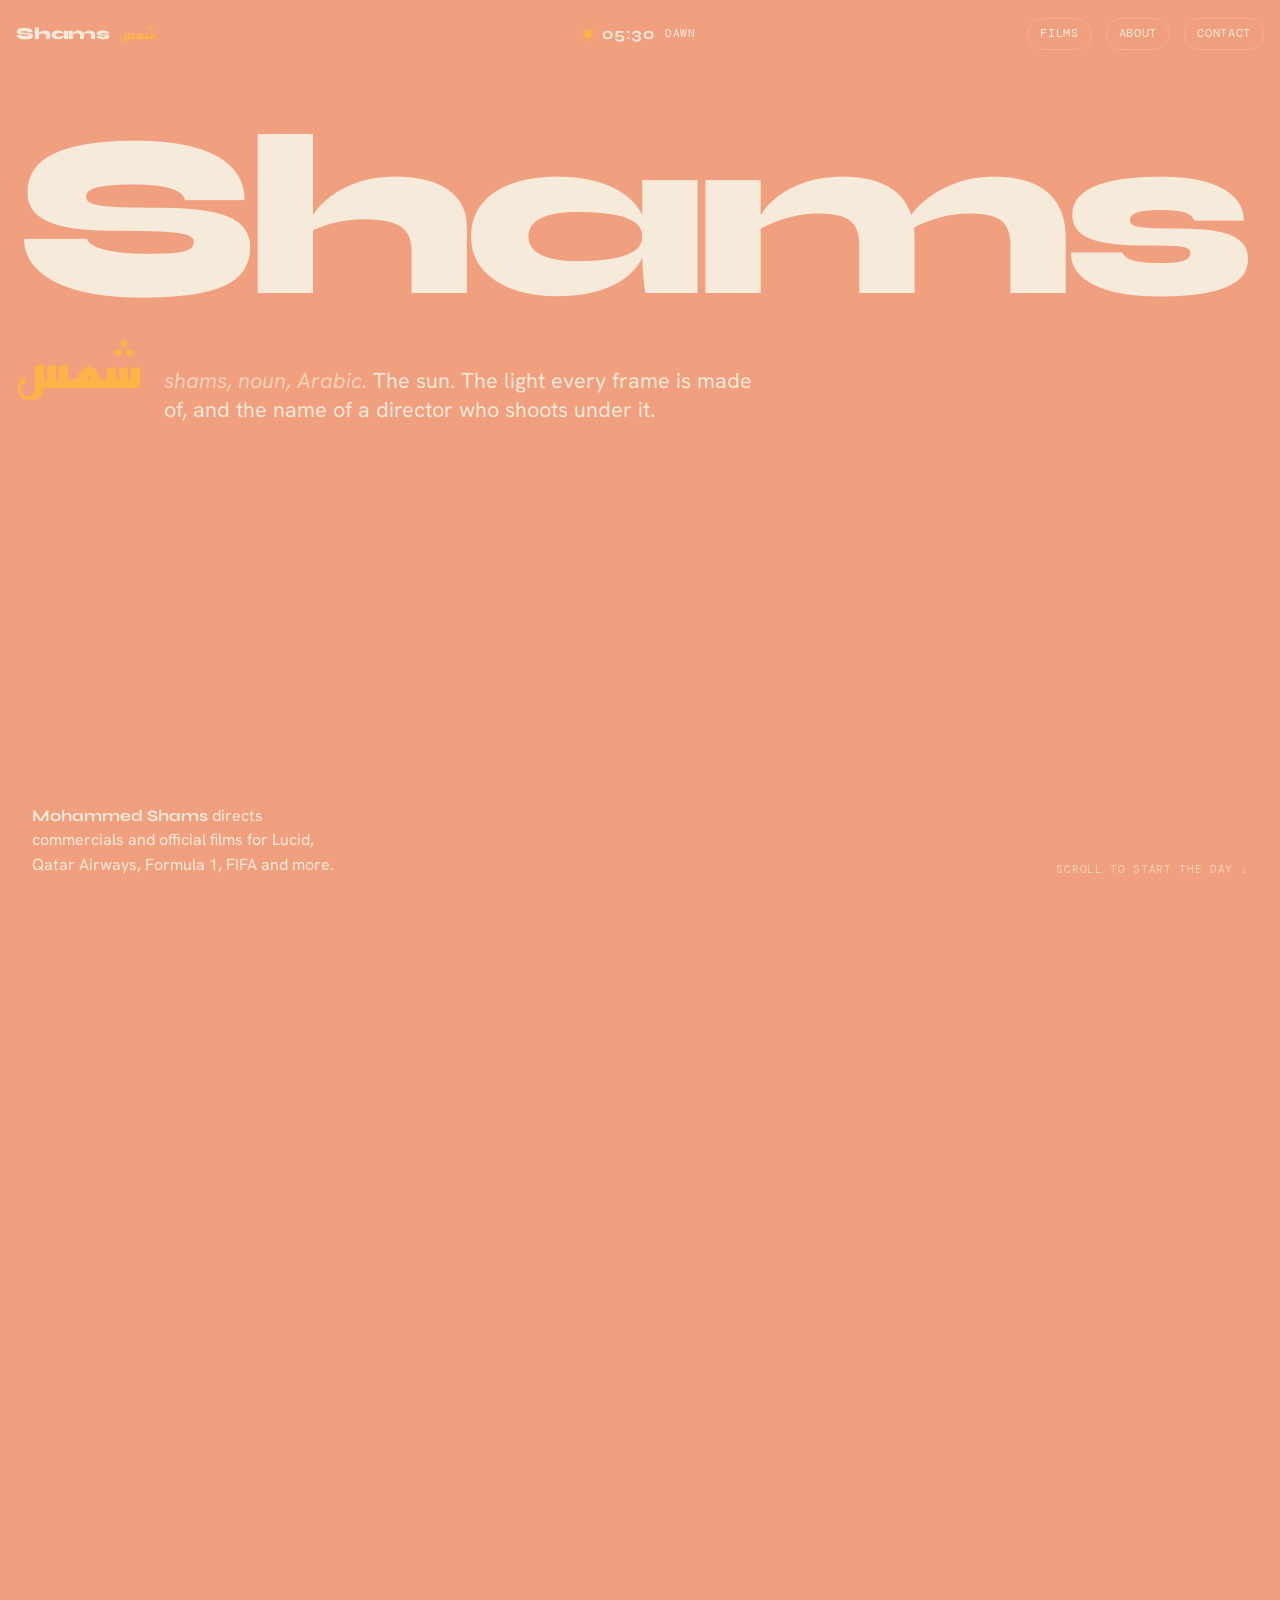
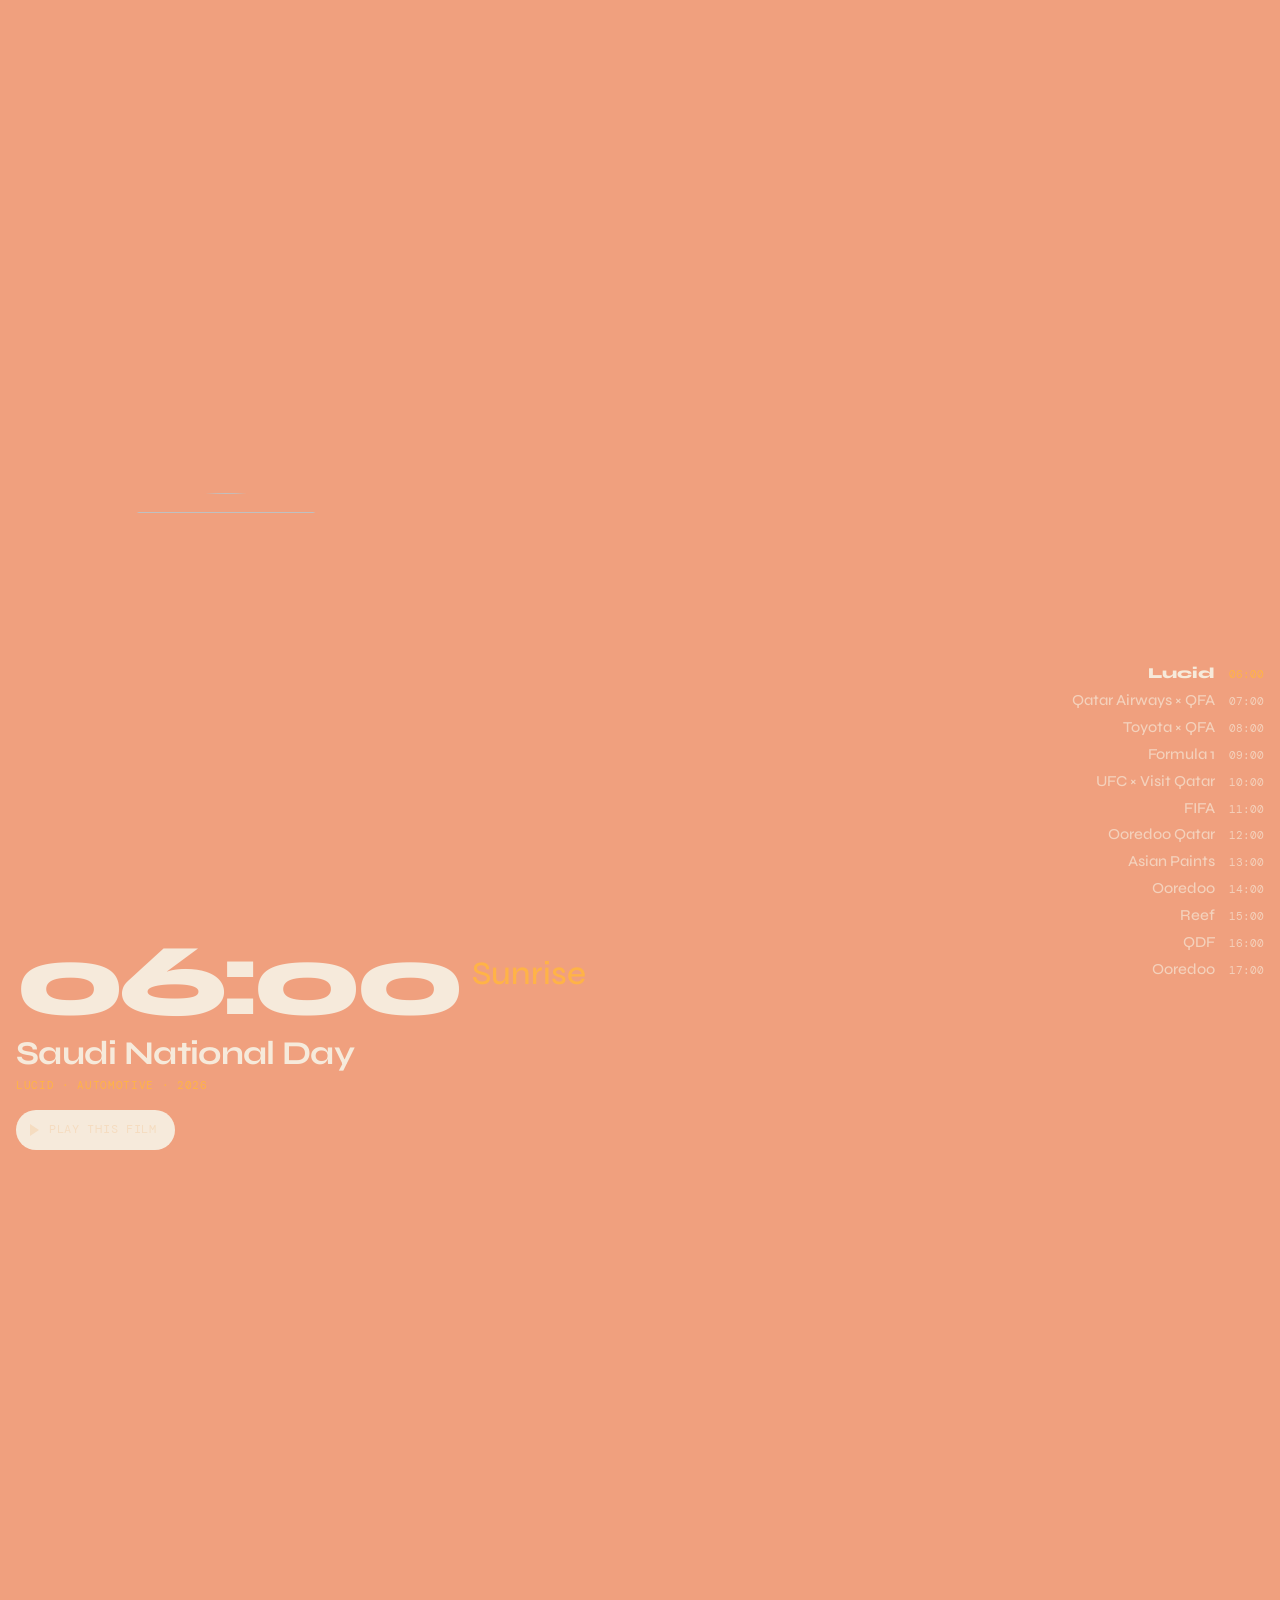
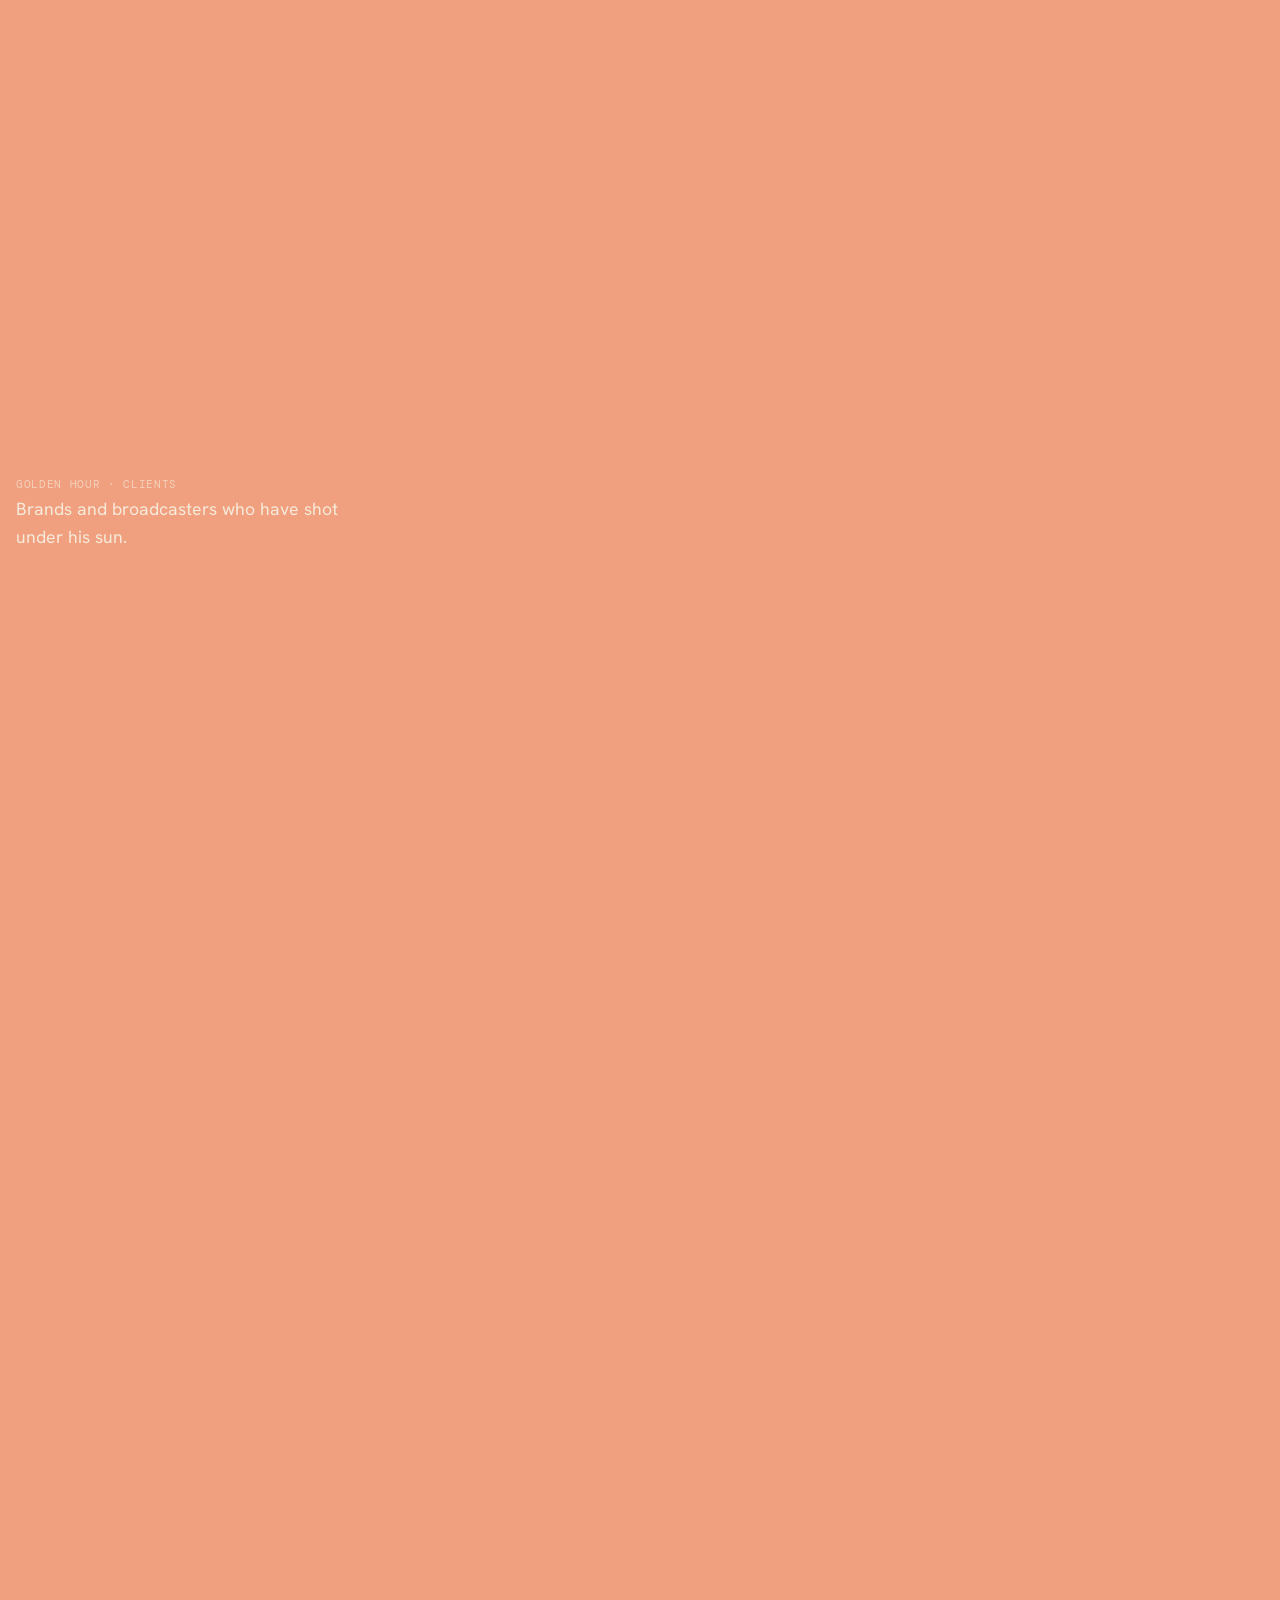
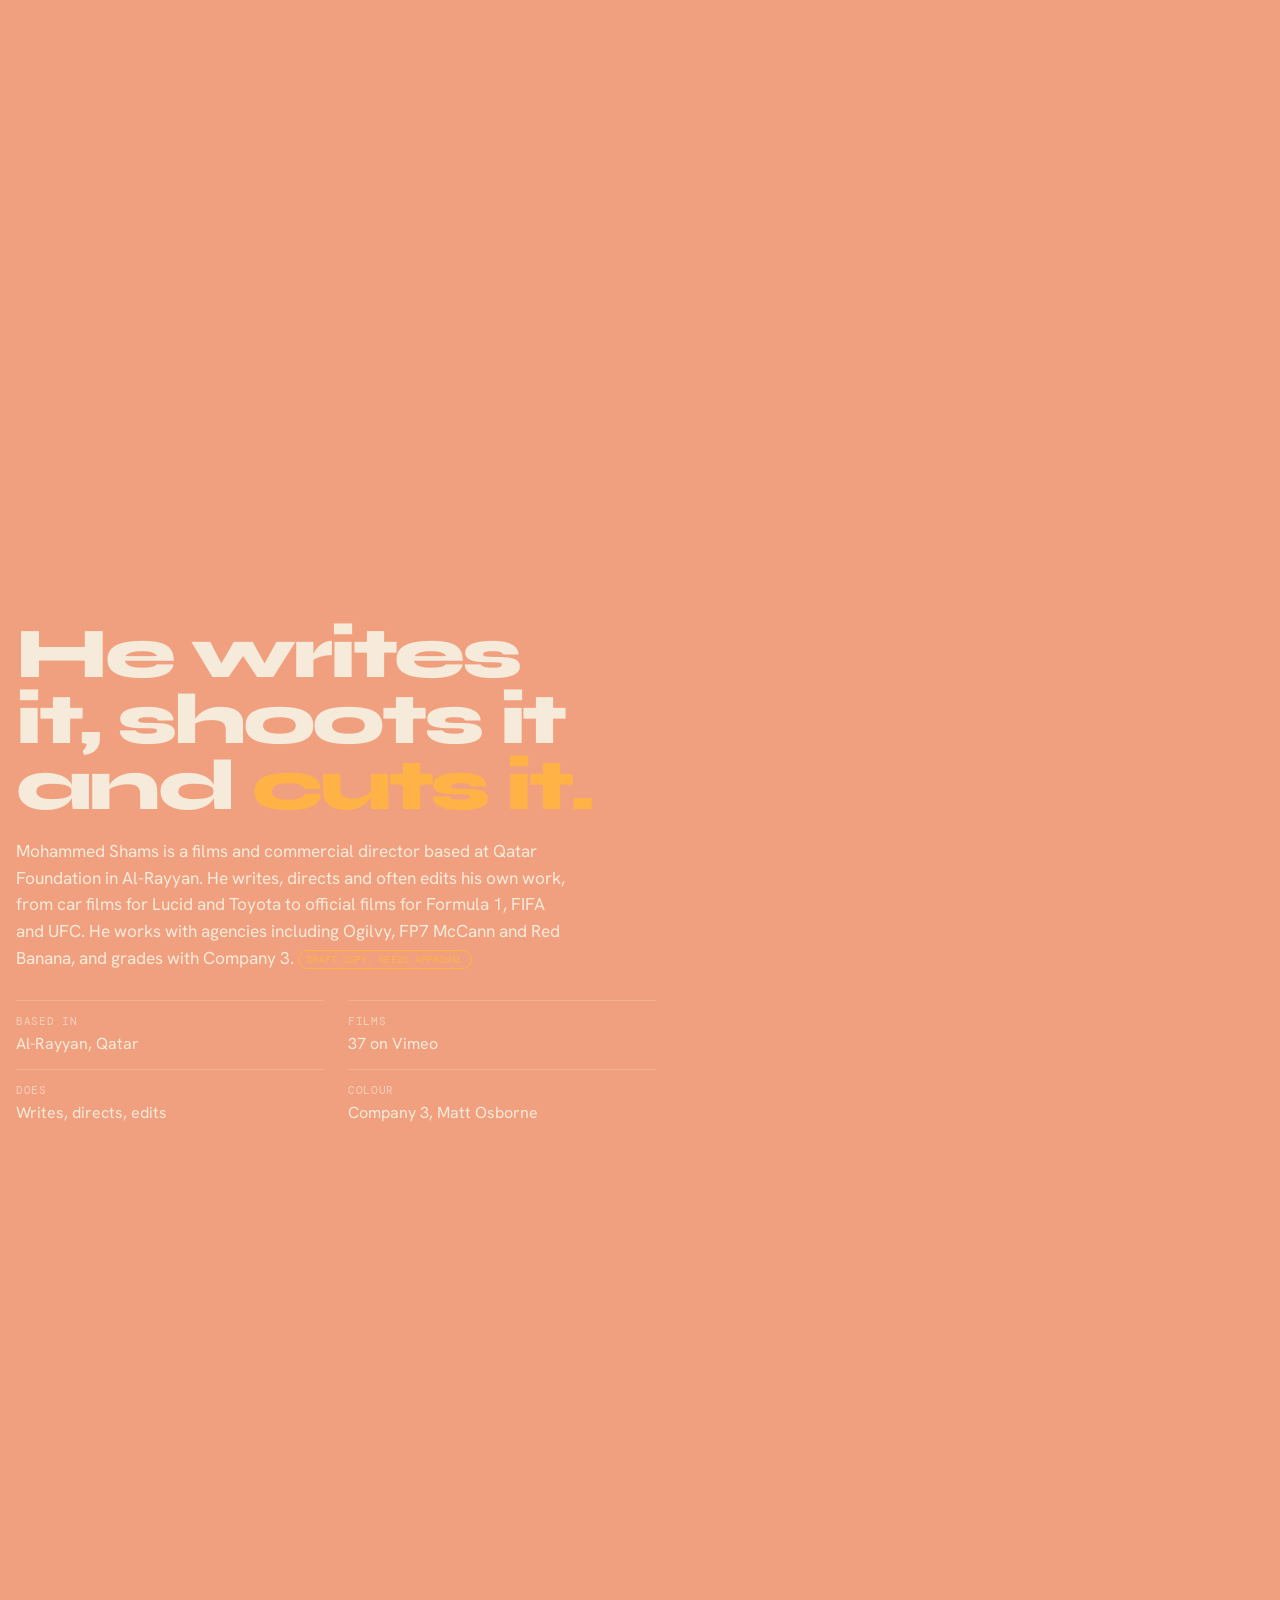
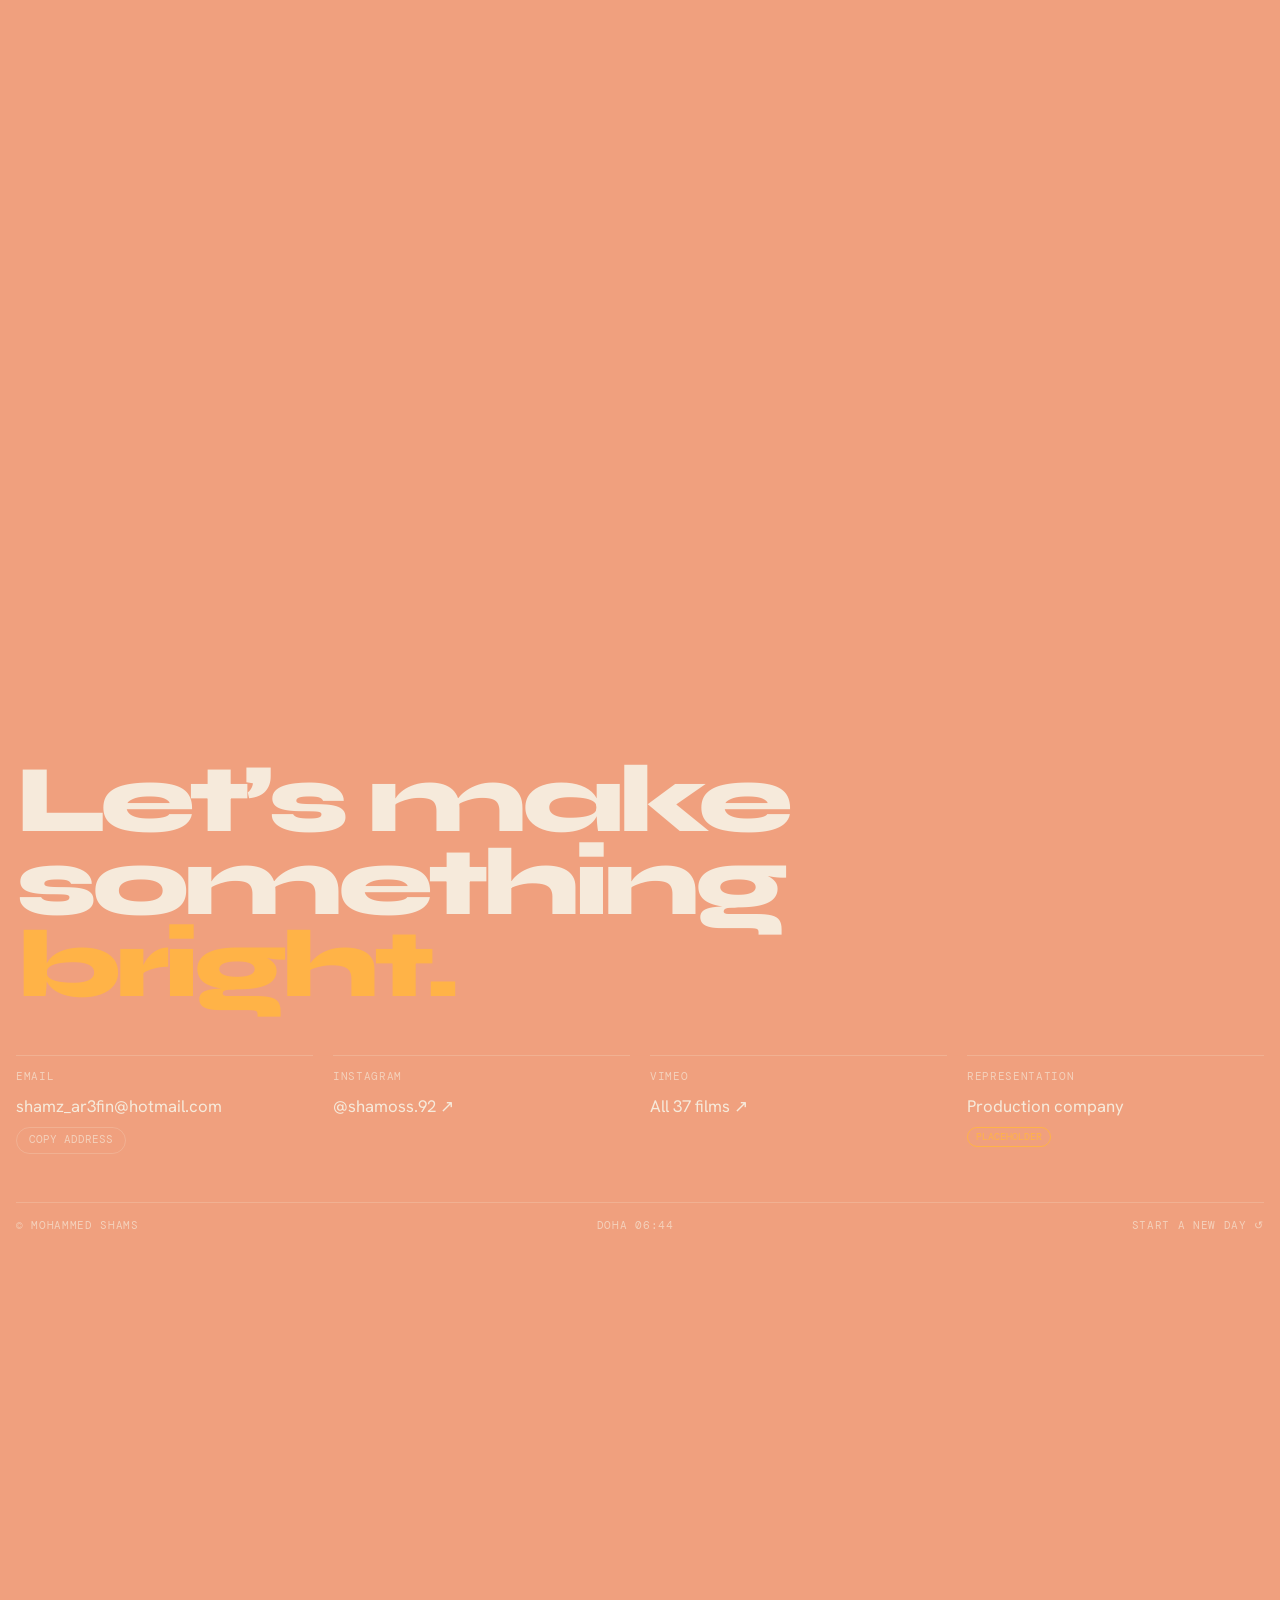
==== commit 1c2cc01f: "Mohammed Shams preview: intro options A (eclipse) and B (film burn) Co-Authored-By: Claude Opus 5.5 " ====
--- a/mohammed-shams/index.html
+++ b/mohammed-shams/index.html
@@ -474,7 +474,7 @@
     'precision highp float;',
     'uniform vec2 uRes; uniform float uTime; uniform vec2 uSun; uniform float uRad;',
     'uniform vec3 uTop; uniform vec3 uBot; uniform sampler2D uTexA; uniform sampler2D uTexB;',
-    'uniform float uMix; uniform float uRing; uniform float uReel; uniform float uBurn; uniform float uFilm; uniform float uHover; uniform float uEclipse; uniform float uFlare; uniform vec2 uMouse; uniform float uVel;',
+    'uniform float uMix; uniform float uStrip; uniform float uBurnF; uniform float uHot; uniform float uRing; uniform float uReel; uniform float uBurn; uniform float uFilm; uniform float uHover; uniform float uEclipse; uniform float uFlare; uniform vec2 uMouse; uniform float uVel;',
     'varying vec2 vUv;',
     'float hash(vec2 p){ return fract(sin(dot(p, vec2(127.1, 311.7))) * 43758.5453); }',
     'float noise(vec2 p){ vec2 i = floor(p), f = fract(p); vec2 u = f * f * (3.0 - 2.0 * f);',
@@ -540,6 +540,35 @@
     '    float star = pow(max(0.0, cos(atan(dd.y, dd.x) * 3.0)), 40.0) * exp(-r * 2.5);',
     '    col += vec3(1.0, 0.95, 0.86) * (core + streak * 1.3 + star) * uRing;',
     '    col += vec3(1.0, 0.9, 0.75) * 0.2 * uRing * uRing; }',
+    // intro B: a strip of 35mm film in the dark, his films flickering in the gate, until sunlight burns through
+    '  if (uStrip > 0.001) {',
+    '    float fh = min(uRes.y * 0.56, uRes.x * 0.86 * 9.0 / 16.0); float fw = fh * 16.0 / 9.0; float band = fh * 0.17;',
+    '    vec2 c = uRes * 0.5 + vec2(0.0, sin(uTime * 31.0) * uRes.y * 0.0012);',
+    '    vec2 f = (px - c) / vec2(fw, fh) + 0.5;',
+    '    float yb = abs(px.y - c.y) - fh * 0.5;',
+    '    vec3 film = vec3(0.015, 0.01, 0.015);',
+    '    float inStrip = step(yb, band);',
+    '    film = mix(film, vec3(0.13, 0.075, 0.03), inStrip);',
+    '    float hx = fract((px.x - c.x) / (fw / 9.0) + uTime * 0.5);',
+    '    float hole = step(0.32, hx) * step(hx, 0.68) * step(band * 0.32, yb) * step(yb, band * 0.72);',
+    '    film = mix(film, vec3(0.01), hole * inStrip);',
+    '    float inF = step(0.0, f.x) * step(f.x, 1.0) * step(0.0, f.y) * step(f.y, 1.0);',
+    '    vec3 img = texture2D(uTexA, f).rgb * (0.78 + 0.22 * hash(vec2(floor(uTime * 24.0), 7.0)));',
+    '    img += 0.08 * step(0.997, hash(vec2(floor(px.x / 2.0), floor(uTime * 24.0)))) - 0.05 * step(0.998, hash(vec2(floor(px.y / 3.0), floor(uTime * 12.0))));',
+    '    img = mix(img, img * vec3(1.05, 0.95, 0.8), 0.4);',
+    '    film = mix(film, img, inF);',
+    '    film += (hash(px * 0.5 + floor(uTime * 24.0)) - 0.5) * 0.06;',
+    '    film += vec3(1.0, 0.7, 0.4) * exp(-length(px - uSun) / (uRes.y * 0.06)) * uHot * 1.4;',
+    '    float bd = length(px - uSun) / max(uRes.x, uRes.y) + (fbm(px / uRes.y * 4.0 + uTime * 0.5) - 0.5) * 0.12;',
+    '    float br = uBurnF * 1.25;',
+    '    float on = step(0.001, uBurnF);',
+    '    float burnt = smoothstep(br, br - 0.008, bd) * on;',
+    '    float edge = smoothstep(br - 0.045, br, bd) * smoothstep(br + 0.01, br, bd) * on;',
+    '    float scorch = smoothstep(br + 0.14, br, bd) * on;',
+    '    film = mix(film, film * vec3(0.55, 0.3, 0.12), scorch * 0.85);',
+    '    col = mix(col, film, uStrip * (1.0 - burnt));',
+    '    col += vec3(1.0, 0.5, 0.14) * edge * 3.0 * uStrip;',
+    '  }',
     // a little dither so the gradients never band
     '  col += (hash(px + uTime) - 0.5) / 255.0 * 2.0;',
     '  gl_FragColor = vec4(col, 1.0);',
@@ -573,7 +602,7 @@
     U = {
       uRes: { value: new THREE.Vector2(1, 1) }, uTime: { value: 0 }, uSun: { value: new THREE.Vector2(0, 0) }, uRad: { value: 100 },
       uTop: { value: new THREE.Color() }, uBot: { value: new THREE.Color() }, uTexA: { value: texs[0] }, uTexB: { value: texs[1] },
-      uMix: { value: 0 }, uRing: { value: 0 }, uReel: { value: 0 }, uBurn: { value: 0 }, uFilm: { value: 0 }, uHover: { value: 0 }, uEclipse: { value: 0 }, uFlare: { value: 0 }, uMouse: { value: new THREE.Vector2(-9999, -9999) }, uVel: { value: 0 }
+      uMix: { value: 0 }, uStrip: { value: 0 }, uBurnF: { value: 0 }, uHot: { value: 0 }, uRing: { value: 0 }, uReel: { value: 0 }, uBurn: { value: 0 }, uFilm: { value: 0 }, uHover: { value: 0 }, uEclipse: { value: 0 }, uFlare: { value: 0 }, uMouse: { value: new THREE.Vector2(-9999, -9999) }, uVel: { value: 0 }
     };
     var mat = new THREE.ShaderMaterial({ uniforms: U, vertexShader: 'varying vec2 vUv; void main(){ vUv = uv; gl_Position = vec4(position.xy, 0.0, 1.0); }', fragmentShader: FS, depthTest: false, depthWrite: false });
     scene.add(new THREE.Mesh(new THREE.PlaneGeometry(2, 2), mat));
@@ -642,7 +671,8 @@
   });
 
   // ---------- Loop
-  var INTRO = { I: 1, ecl: 1, ring: 0, reel: 0, burn: 0 };
+  var INTRO_MODE = 'AB'; // A: eclipse and diamond ring · B: film burning · AB: both
+  var INTRO = { I: 1, ecl: INTRO_MODE === 'B' ? 0 : 1, ring: 0, reel: 0, burn: 0, strip: INTRO_MODE === 'B' ? 1 : 0, burnF: 0, hot: 0 };
   var clock = gl ? new THREE.Clock() : null, time = 0, flareV = 0;
   function frame() {
     var dt = clock ? Math.min(clock.getDelta(), 0.05) : 0.016; time += dt;
@@ -704,7 +734,7 @@
       U.uMix.value = mixE;
       U.uFilm.value = sstep(0.55, 1, st.hero) * (1 - sstep(0, 0.25, st.clients));
       U.uEclipse.value = Math.max(sstep(0.15, 0.75, st.contact), INTRO.ecl);
-      U.uRing.value = INTRO.ring; U.uReel.value = INTRO.reel; U.uBurn.value = INTRO.burn;
+      U.uRing.value = INTRO.ring; U.uReel.value = INTRO.reel; U.uBurn.value = INTRO.burn; U.uStrip.value = INTRO.strip; U.uBurnF.value = INTRO.burnF; U.uHot.value = INTRO.hot;
       if (INTRO.reel > 0.001) { var ri = Math.floor(time * 6) % texs.length; U.uTexA.value = texs[ri]; }
       flareV = lerp(flareV, Math.sin(mixE * Math.PI) + Math.abs(st.vel), 0.1);
       U.uFlare.value = flareV;
@@ -732,23 +762,35 @@
   var dawn = $('dawn'), dLbl = $('dawn-lbl'), dPct = $('dawn-pct');
   dawn.classList.remove('fallback');
   var booted = false, target = 0, shownP = 0, t0 = performance.now(), lastT = t0, leaving = false;
-  if (gl && window.gsap && !reduce) gsap.fromTo(INTRO, { reel: 0 }, { reel: 1, duration: 1.2, delay: 0.4, ease: 'power2.out' });
+  if (INTRO_MODE === 'B') { dLbl.textContent = '35mm · Doha · 04:30'; INTRO.reel = 1; }
+  else if (INTRO_MODE === 'AB' && gl && window.gsap && !reduce) gsap.fromTo(INTRO, { reel: 0 }, { reel: 1, duration: 1.2, delay: 0.4, ease: 'power2.out' });
   function loadLoop() {
     var nowT = performance.now(), ldt = Math.min(0.1, (nowT - lastT) / 1000); lastT = nowT;
     target = Math.max(target, Math.min(0.9, (nowT - t0) / 2600));
     shownP += (target - shownP) * (1 - Math.exp(-ldt * 4.5)); if (target >= 1 && shownP > 0.99) shownP = 1;
-    dPct.textContent = 'Frame ' + pad(Math.round(shownP * 24 * 4), 3);
+    dPct.textContent = INTRO_MODE === 'A' ? 'Totality ' + pad(Math.round(lerp(100, 99, shownP)), 3) + '%' : 'Frame ' + pad(Math.round(shownP * 24 * 4), 3);
     if (shownP >= 1) { done(); return; }
     requestAnimationFrame(loadLoop);
   }
   loadLoop();
   function done() {
     if (leaving) return; leaving = true;
-    if (!gl || !window.gsap || reduce) { INTRO.I = 0; INTRO.ecl = 0; INTRO.reel = 0; dawn.hidden = true; document.body.classList.remove('intro'); heroIn(); reveals(); return; }
+    if (!gl || !window.gsap || reduce) { INTRO.I = 0; INTRO.ecl = 0; INTRO.reel = 0; INTRO.strip = 0; dawn.hidden = true; document.body.classList.remove('intro'); heroIn(); reveals(); return; }
+    if (INTRO_MODE === 'B') {
+      var tb = gsap.timeline({ delay: 0.5, onComplete: function () { dawn.hidden = true; } });
+      tb.add(function () { dLbl.textContent = 'Sunrise · Doha · 05:31'; }, 0)
+        .to(INTRO, { hot: 1, duration: 0.7, ease: 'power2.in' }, 0)
+        .to(INTRO, { burnF: 1, duration: 2.0, ease: 'power2.in' }, 0.45)
+        .to('#dawn .row', { opacity: 0, duration: 0.5 }, 0.8)
+        .to(INTRO, { I: 0, duration: 2.1, ease: 'power3.inOut' }, 1.7)
+        .add(function () { INTRO.strip = 0; INTRO.reel = 0; INTRO.hot = 0; }, 2.5)
+        .add(function () { document.body.classList.remove('intro'); heroIn(); reveals(); }, 2.6);
+      return;
+    }
     var tl = gsap.timeline({ delay: 0.6, onComplete: function () { dawn.hidden = true; } });
     tl.add(function () { dLbl.textContent = 'First light · Doha · 05:31'; }, 0)
       .to(INTRO, { ring: 1, duration: 0.4, ease: 'power2.out' }, 0)
-      .to(INTRO, { burn: 1, duration: 1.5, ease: 'power2.in' }, 0.25)
+      .to(INTRO, { burn: INTRO_MODE === 'A' ? 0 : 1, duration: 1.5, ease: 'power2.in' }, 0.25)
       .to('#dawn .row', { opacity: 0, duration: 0.5 }, 0.5)
       .to(INTRO, { ring: 0, duration: 1.2, ease: 'power2.in' }, 0.9)
       .to(INTRO, { ecl: 0, reel: 0, duration: 1.0, ease: 'power2.out' }, 1.6)
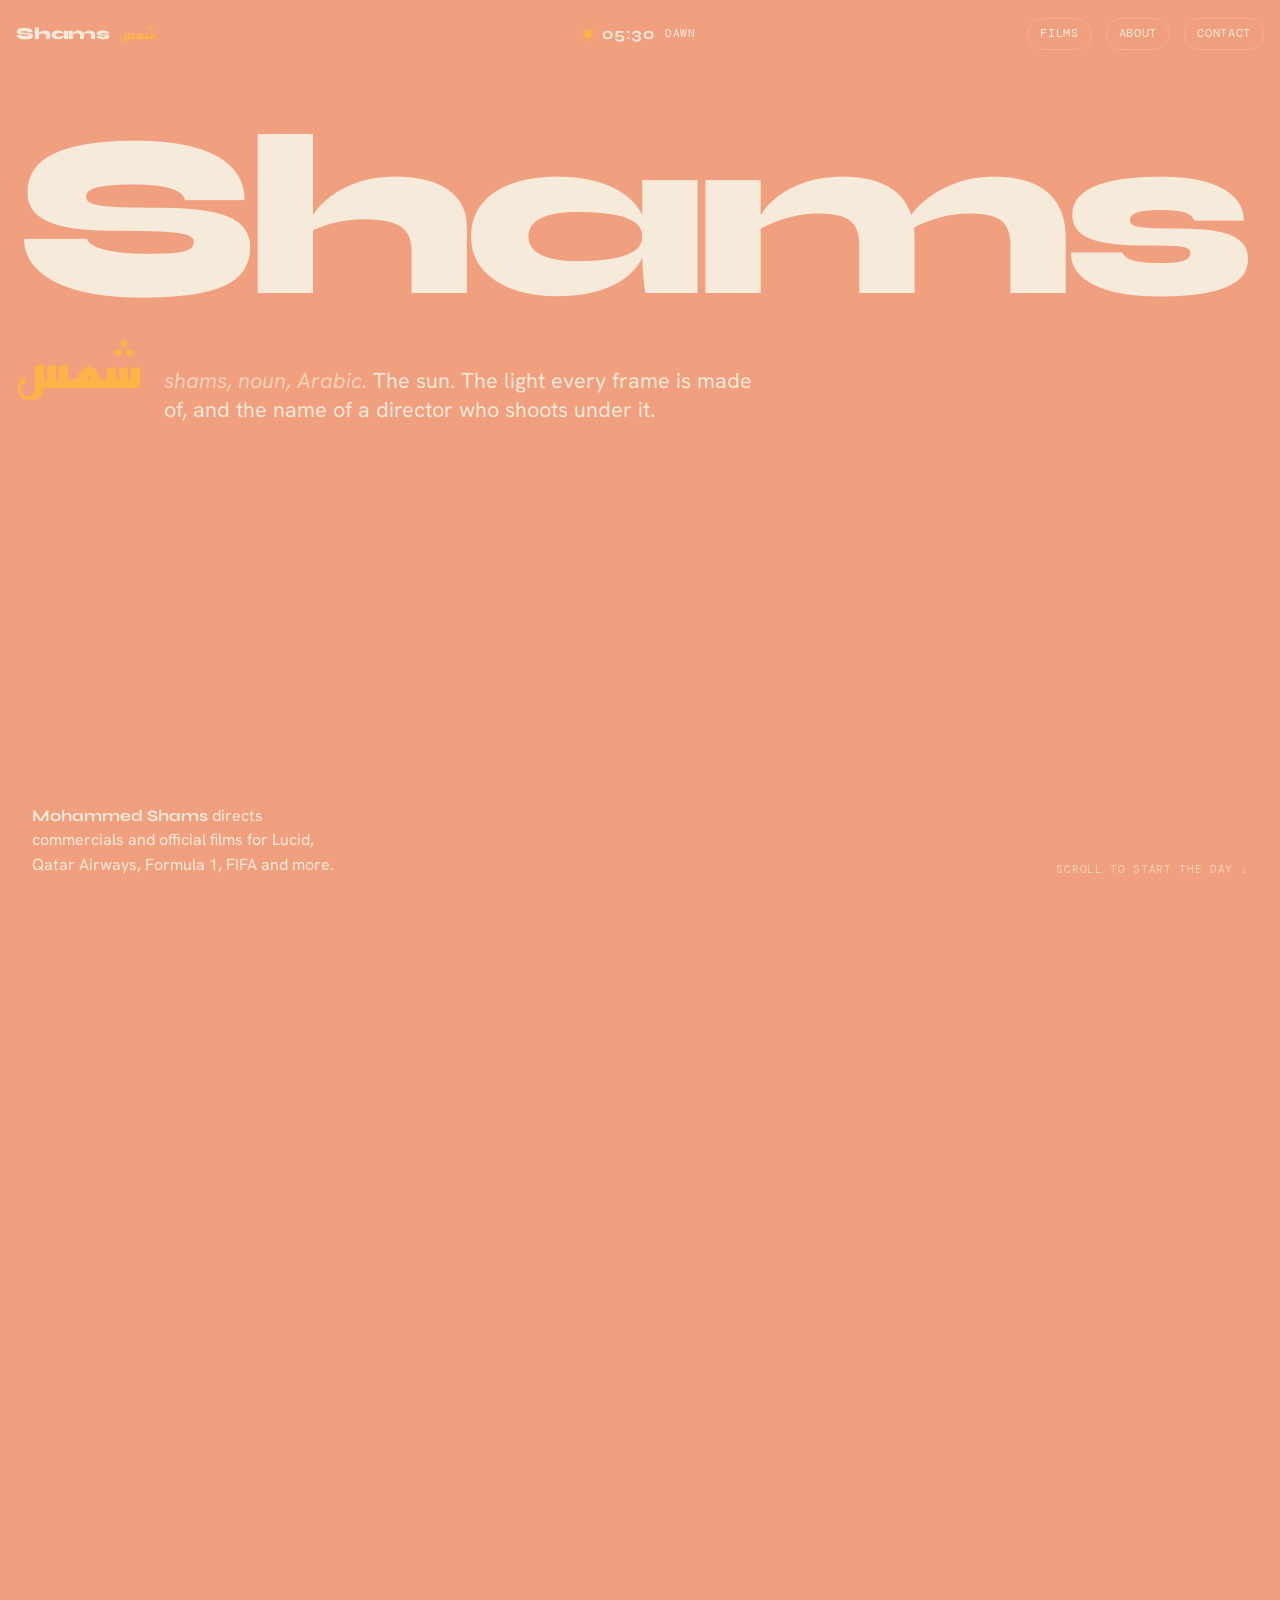
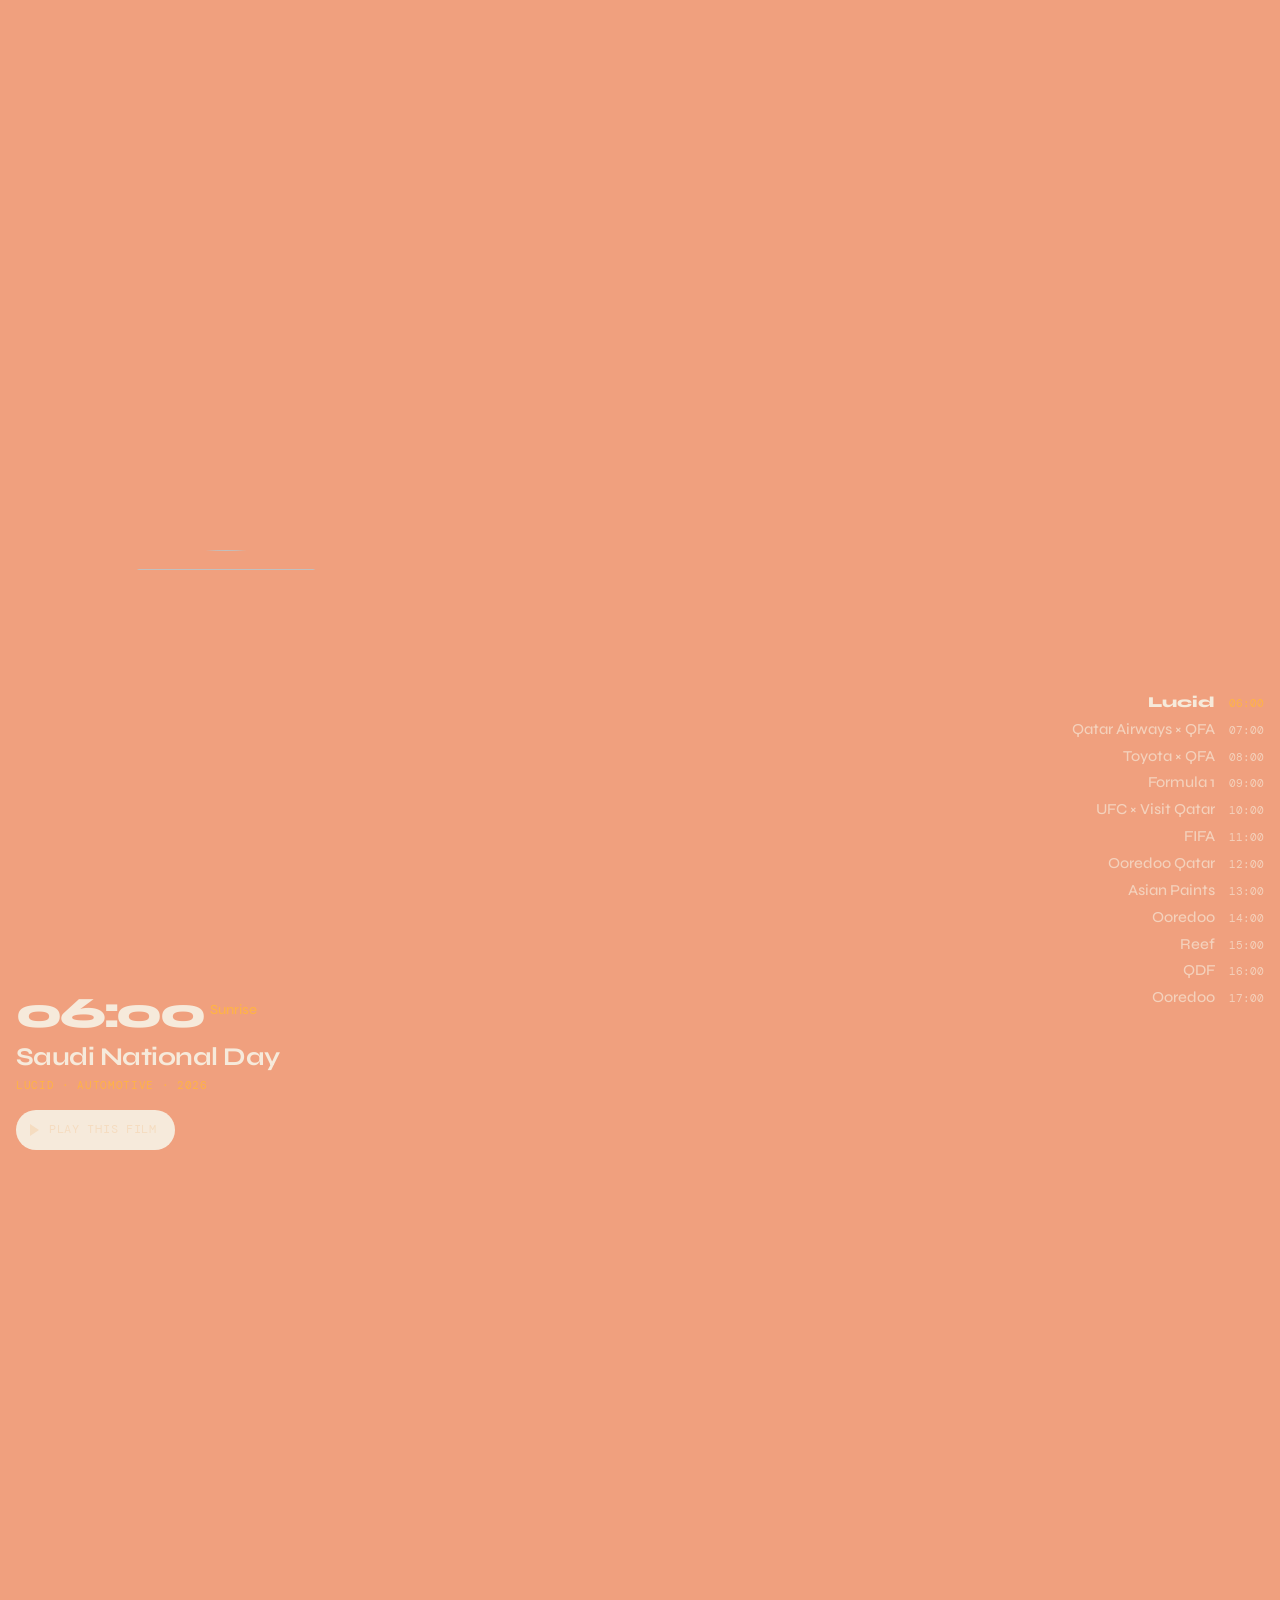
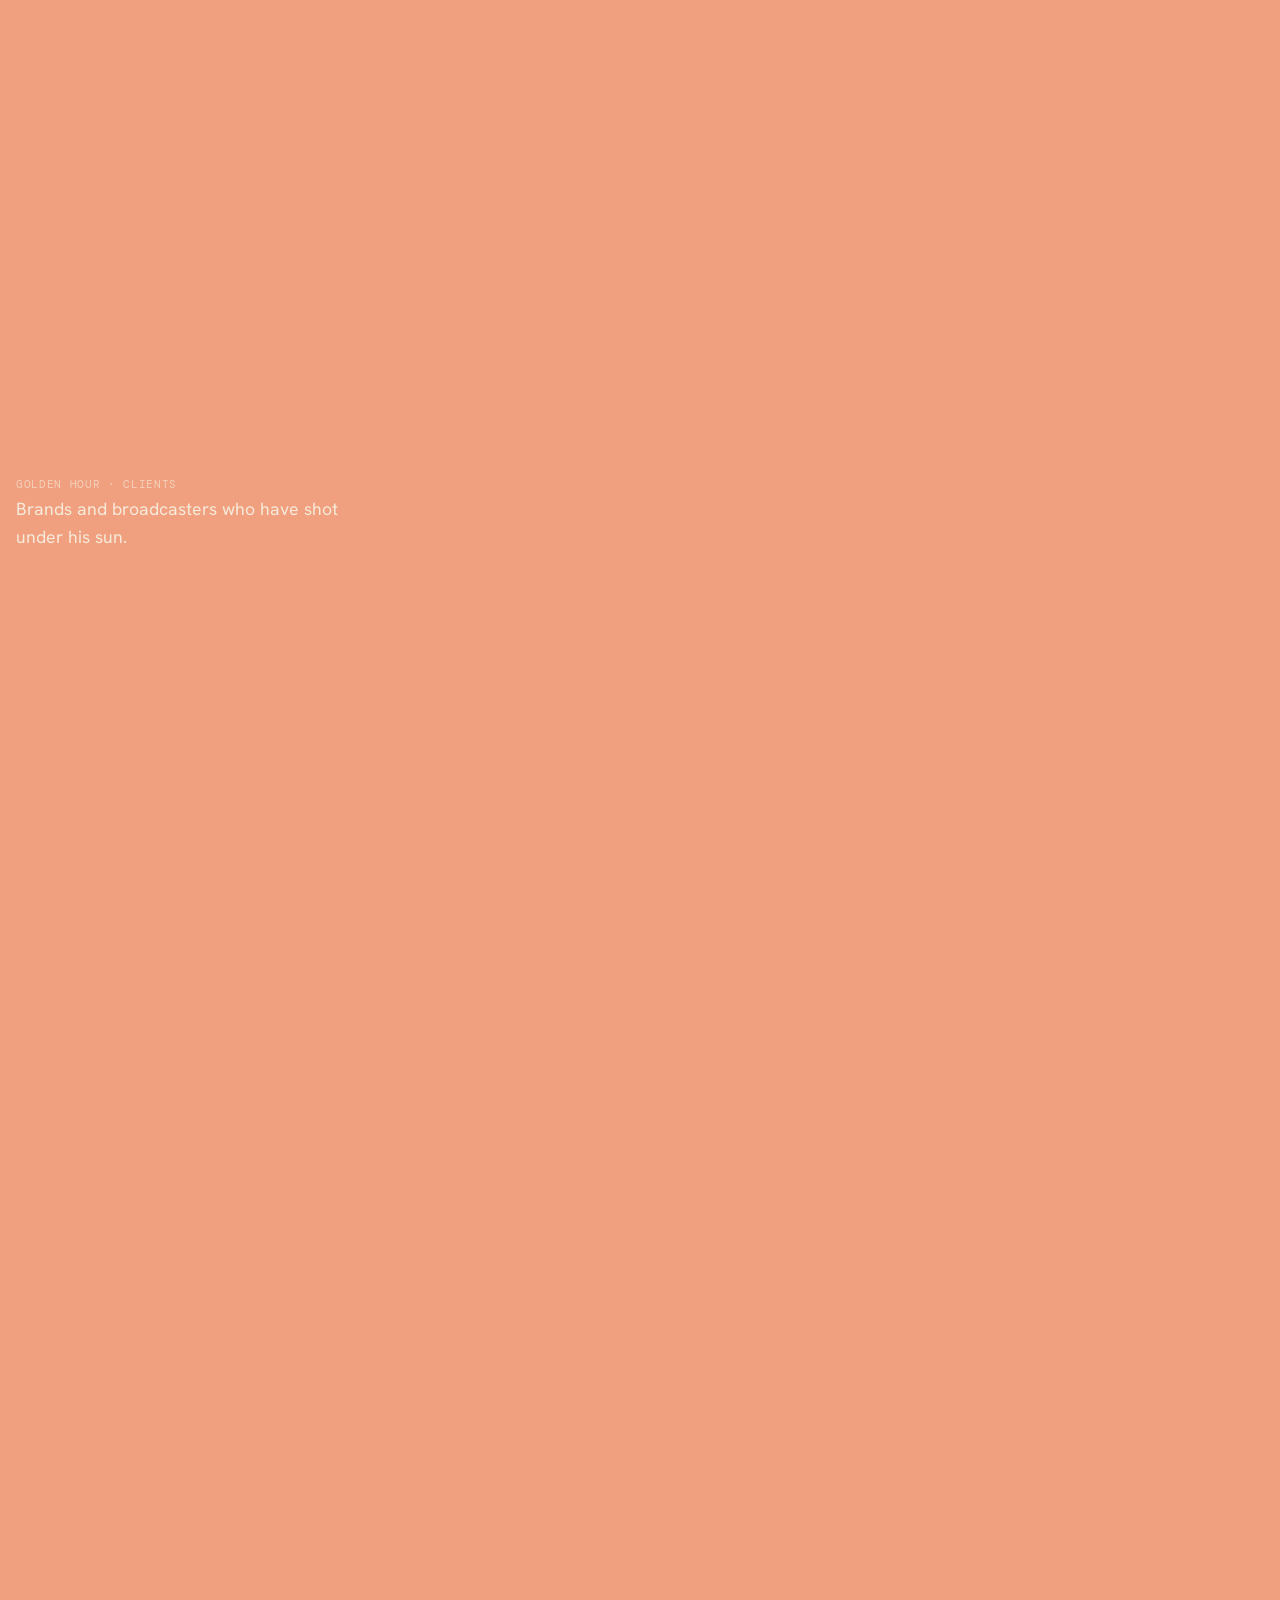
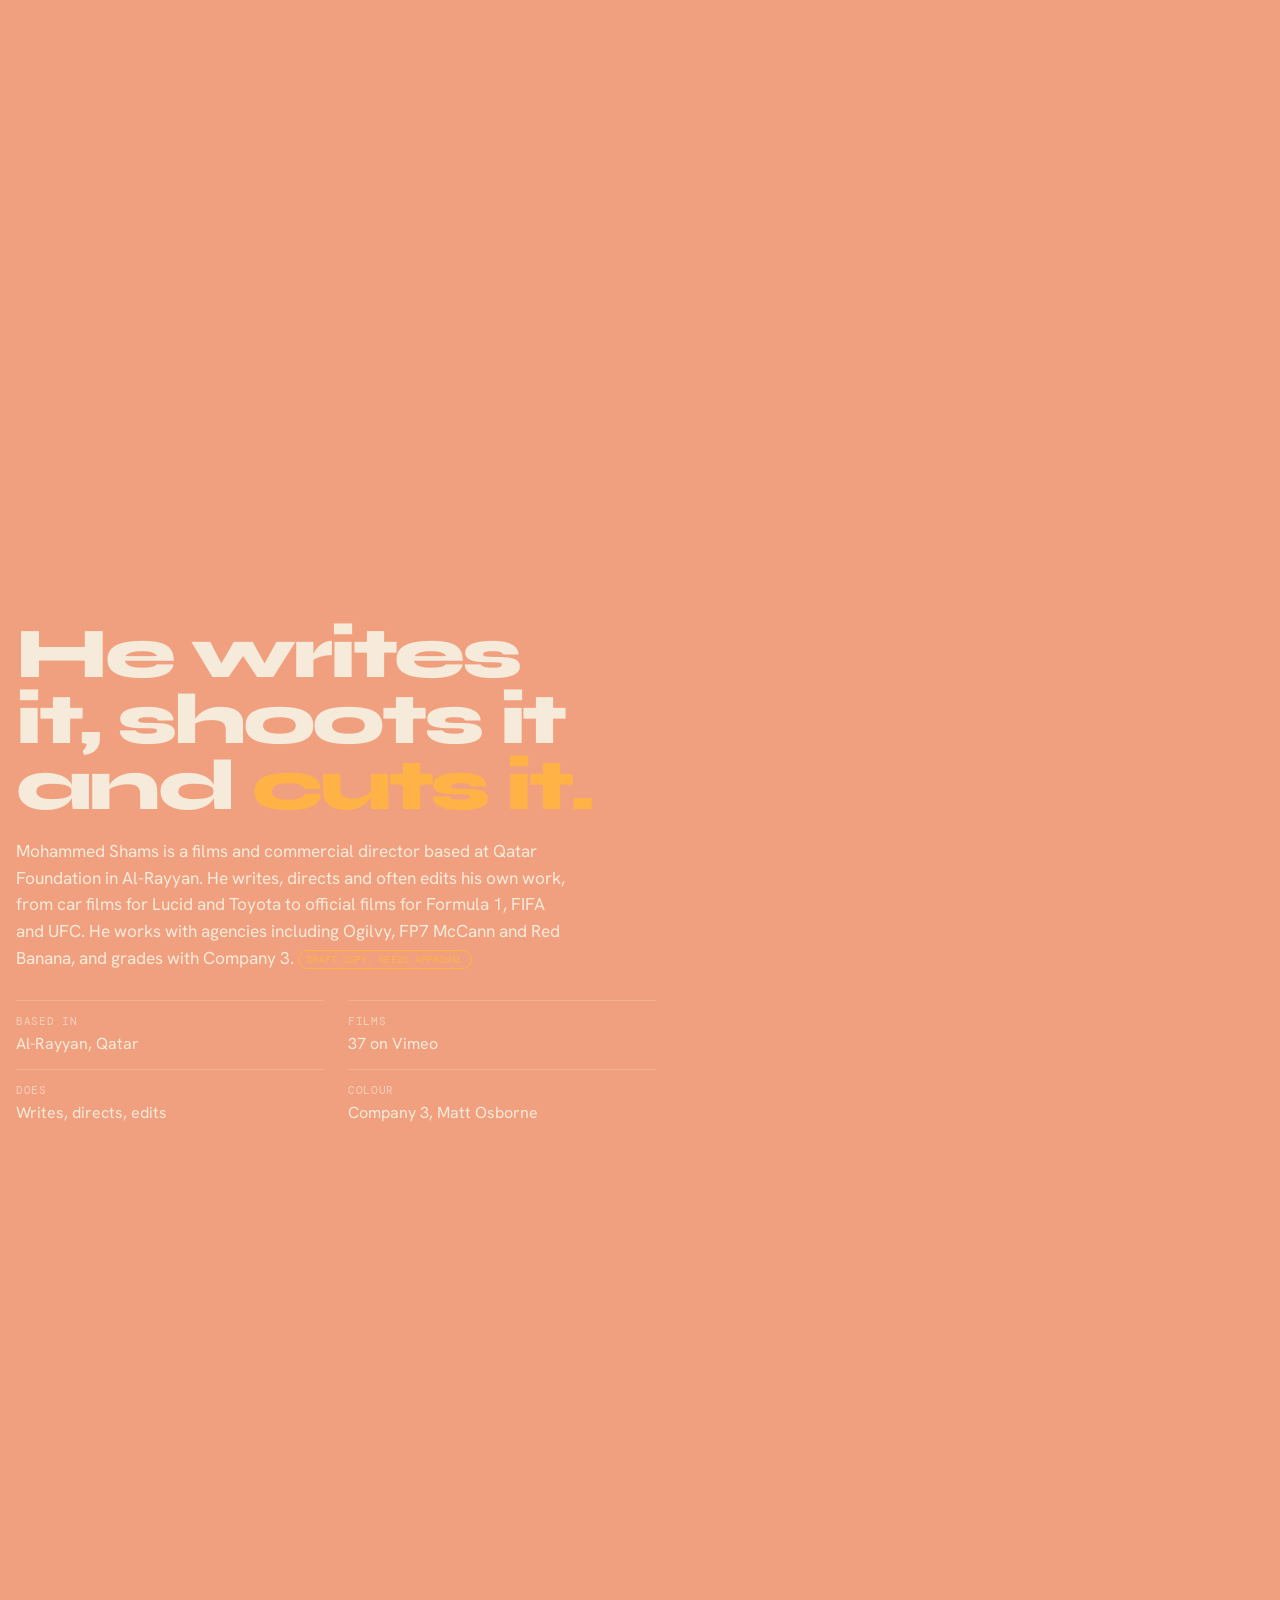
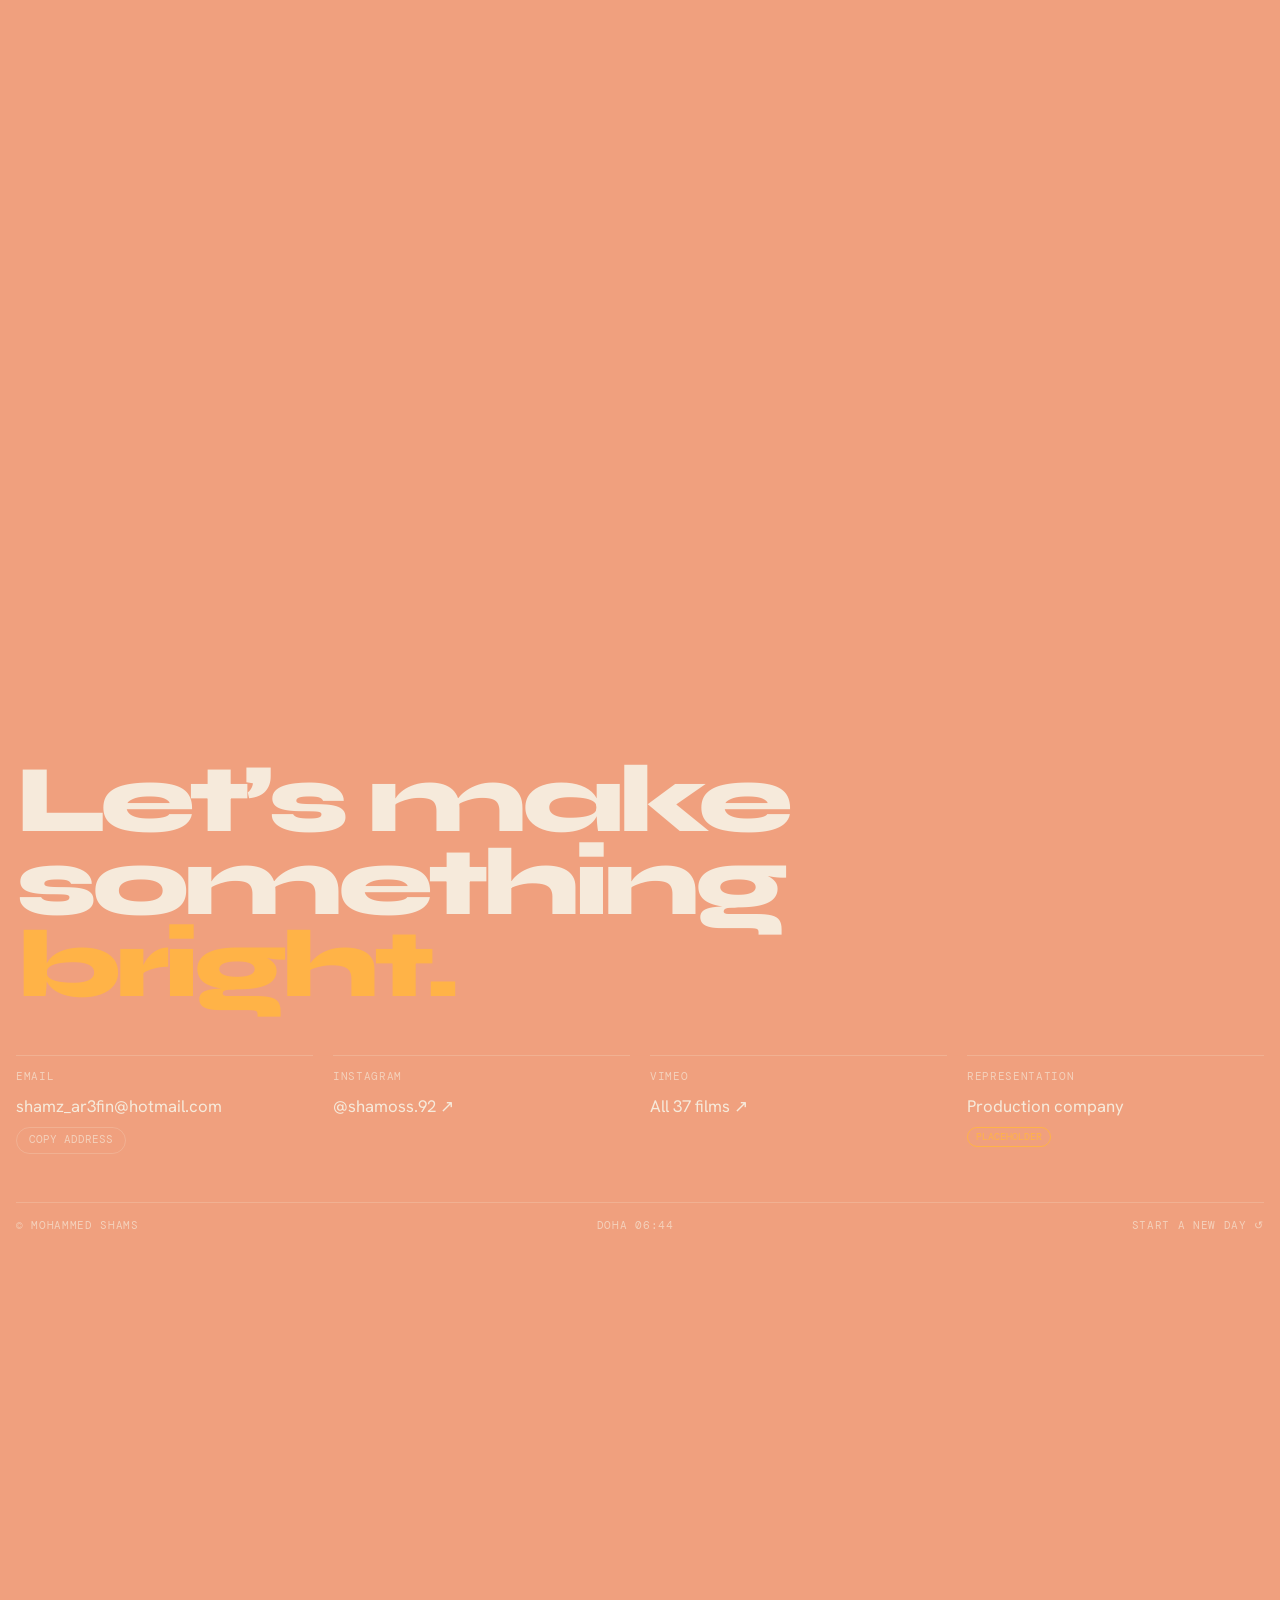
==== commit a574e67b: "Shams preview: intro A on main link, even sundial ring, smaller hour text Co-Authored-By: Claude Opu" ====
--- a/mohammed-shams/index.html
+++ b/mohammed-shams/index.html
@@ -118,10 +118,10 @@
 
 /* Work: one film per hour */
 .work-pin { grid-template-columns: minmax(0, 1fr) auto; align-content: end; gap: 24px; padding-bottom: calc(env(safe-area-inset-bottom, 0px) + 40px); }
-.hour { display: grid; gap: 6px; max-width: 520px; }
-.hour .h { font: 800 clamp(3.4rem, 8vw, 7.5rem)/.85 var(--f-display); letter-spacing: -.05em; font-variant-numeric: tabular-nums; }
+.hour { display: grid; gap: 6px; align-self: end; align-content: end; max-width: min(380px, 30vw); }
+.hour .h { font: 800 clamp(2rem, 3.4vw, 3.1rem)/.9 var(--f-display); letter-spacing: -.05em; font-variant-numeric: tabular-nums; }
 .hour .h small { font-size: .32em; letter-spacing: 0; font-weight: 500; margin-left: .4em; vertical-align: .9em; color: var(--accent); }
-.hour h2 { margin: 6px 0 0; font: 700 clamp(1.5rem, 2.6vw, 2.4rem)/1.05 var(--f-display); letter-spacing: -.02em; text-wrap: balance; }
+.hour h2 { margin: 4px 0 0; font: 700 clamp(1.3rem, 2vw, 1.9rem)/1.08 var(--f-display); letter-spacing: -.02em; text-wrap: balance; }
 .hour .cl { color: var(--accent); }
 .play { justify-self: start; margin-top: 10px; display: inline-flex; gap: 10px; align-items: center; background: var(--fg); color: var(--sky); border: 0; border-radius: 999px; padding: 11px 18px 11px 14px; cursor: pointer; font-family: var(--f-mono); font-size: .72rem; text-transform: uppercase; letter-spacing: .06em; }
 .play::before { content: ""; border-left: 9px solid currentColor; border-top: 6px solid transparent; border-bottom: 6px solid transparent; }
@@ -191,7 +191,8 @@
   .hero-pin { padding-top: calc(env(safe-area-inset-top, 0px) + 16vh); }
   .entry { grid-template-columns: minmax(0, 1fr); }
   .hero-foot { flex-direction: column; align-items: start; }
-  .hour .h { font-size: 3.4rem; }
+  .hour .h { font-size: 2.2rem; }
+  .hour { max-width: none; }
   .about-pin { align-content: end; padding-bottom: 40px; }
   .facts { grid-template-columns: minmax(0, 1fr); }
   .contact-pin .big { font-size: 3rem; }
@@ -217,7 +218,7 @@
   <svg viewBox="-50 -50 100 100">
     <defs><path id="ring" d="M 0,-46 a 46,46 0 1,1 -0.01,0"/></defs>
     <g id="ticks"></g>
-    <line class="shadow" id="gnomon" x1="0" y1="-41" x2="0" y2="-35"/>
+    <line class="shadow" id="gnomon" x1="0" y1="-41.5" x2="0" y2="-36.5"/>
     <text><textPath href="#ring">Mohammed Shams · Films &amp; commercials · Doha, Qatar · One day, twelve films · </textPath></text>
   </svg>
 </div>
@@ -439,8 +440,8 @@
 
   var ticks = '';
   for (var t = 0; t < 72; t++) {
-    var a = t / 72 * Math.PI * 2, hr = t % 6 === 0, r1 = hr ? 38 : 39.5;
-    ticks += '<line class="tick' + (hr ? ' hr' : '') + '" x1="' + (Math.sin(a) * r1).toFixed(2) + '" y1="' + (-Math.cos(a) * r1).toFixed(2) + '" x2="' + (Math.sin(a) * 41).toFixed(2) + '" y2="' + (-Math.cos(a) * 41).toFixed(2) + '"/>';
+    var a = t / 72 * Math.PI * 2, hr = t % 6 === 0, r1 = hr ? 37.6 : 38.8;
+    ticks += '<line class="tick' + (hr ? ' hr' : '') + '" x1="' + (Math.sin(a) * r1).toFixed(2) + '" y1="' + (-Math.cos(a) * r1).toFixed(2) + '" x2="' + (Math.sin(a) * 40).toFixed(2) + '" y2="' + (-Math.cos(a) * 40).toFixed(2) + '"/>';
   }
   $('ticks').innerHTML = ticks;
   var rays = $('rays');
@@ -619,14 +620,14 @@
   }
 
   // ---------- Where the sun is, chapter by chapter (CSS pixels, from the top left)
-  var W = innerWidth, H = innerHeight, small = W < 760;
+  var W = document.documentElement.clientWidth || innerWidth, H = innerHeight, small = W < 760;
   function S(x, y, r) { return { x: x, y: y, r: r }; }
   function mixS(a, b, t) { return S(lerp(a.x, b.x, t), lerp(a.y, b.y, t), lerp(a.r, b.r, t)); }
   function sunAt() {
     var m = Math.min(W, H), s;
     var heroS = small ? S(W * 0.78, H * 1.0, W * 0.5) : S(W * 0.8, H * 1.1, m * 0.6);
-    var wr = small ? W * 0.38 : m * 0.3, wp = st.work;
-    var workS = small ? S(W * 0.5, H * 0.34, wr) : S(W * (0.6 - 0.06 * Math.cos(Math.PI * wp)), H * (0.46 - 0.05 * Math.sin(Math.PI * wp)), wr);
+    var wr = small ? W * 0.31 : m * 0.27, wp = st.work;
+    var workS = small ? S(W * 0.5, H * 0.36, wr) : S(W * (0.6 - 0.06 * Math.cos(Math.PI * wp)), H * (0.5 - 0.03 * Math.sin(Math.PI * wp)), wr);
     var cliS = S(W * 0.5, H * (small ? 0.4 : 0.46), small ? W * 0.17 : m * 0.15);
     var aboutS = small ? S(W * 0.8, H * 0.12, W * 0.12) : S(W * 0.74, H * 0.62, m * 0.24);
     var contS = small ? S(W * 0.74, H * 0.15, W * 0.15) : S(W * 0.76, H * 0.3, m * 0.17);
@@ -671,7 +672,7 @@
   });
 
   // ---------- Loop
-  var INTRO_MODE = 'AB'; // A: eclipse and diamond ring · B: film burning · AB: both
+  var INTRO_MODE = 'A'; // A: eclipse and diamond ring · B: film burning · AB: both
   var INTRO = { I: 1, ecl: INTRO_MODE === 'B' ? 0 : 1, ring: 0, reel: 0, burn: 0, strip: INTRO_MODE === 'B' ? 1 : 0, burnF: 0, hot: 0 };
   var clock = gl ? new THREE.Clock() : null, time = 0, flareV = 0;
   function frame() {
@@ -696,7 +697,7 @@
 
     // the sundial follows the sun while the films play; its shadow turns with the hour
     var dialOn = sstep(0.6, 1, st.hero) * (1 - sstep(0, 0.2, st.clients));
-    var ds = sun.r * 2.5;
+    var ds = sun.r * 2.9; // ticks sit at 1.09–1.16 × the sun's radius, the text ring at 1.33 ×
     dial.style.width = dial.style.height = ds + 'px';
     dial.style.opacity = dialOn * (small ? 0.7 : 1);
     dial.style.transform = 'translate(' + (sun.x - ds / 2) + 'px,' + (sun.y - ds / 2) + 'px) rotate(' + (-st.work * 160 + time * (reduce ? 0 : 2)) + 'deg)';
@@ -747,7 +748,7 @@
   }
 
   function resize() {
-    W = innerWidth; H = innerHeight; small = W < 760;
+    var cvs = $('sky'); W = cvs.clientWidth || document.documentElement.clientWidth; H = cvs.clientHeight || innerHeight; small = W < 760;
     if (!gl) return;
     renderer.setSize(W, H, false);
     var dpr = renderer.getPixelRatio();
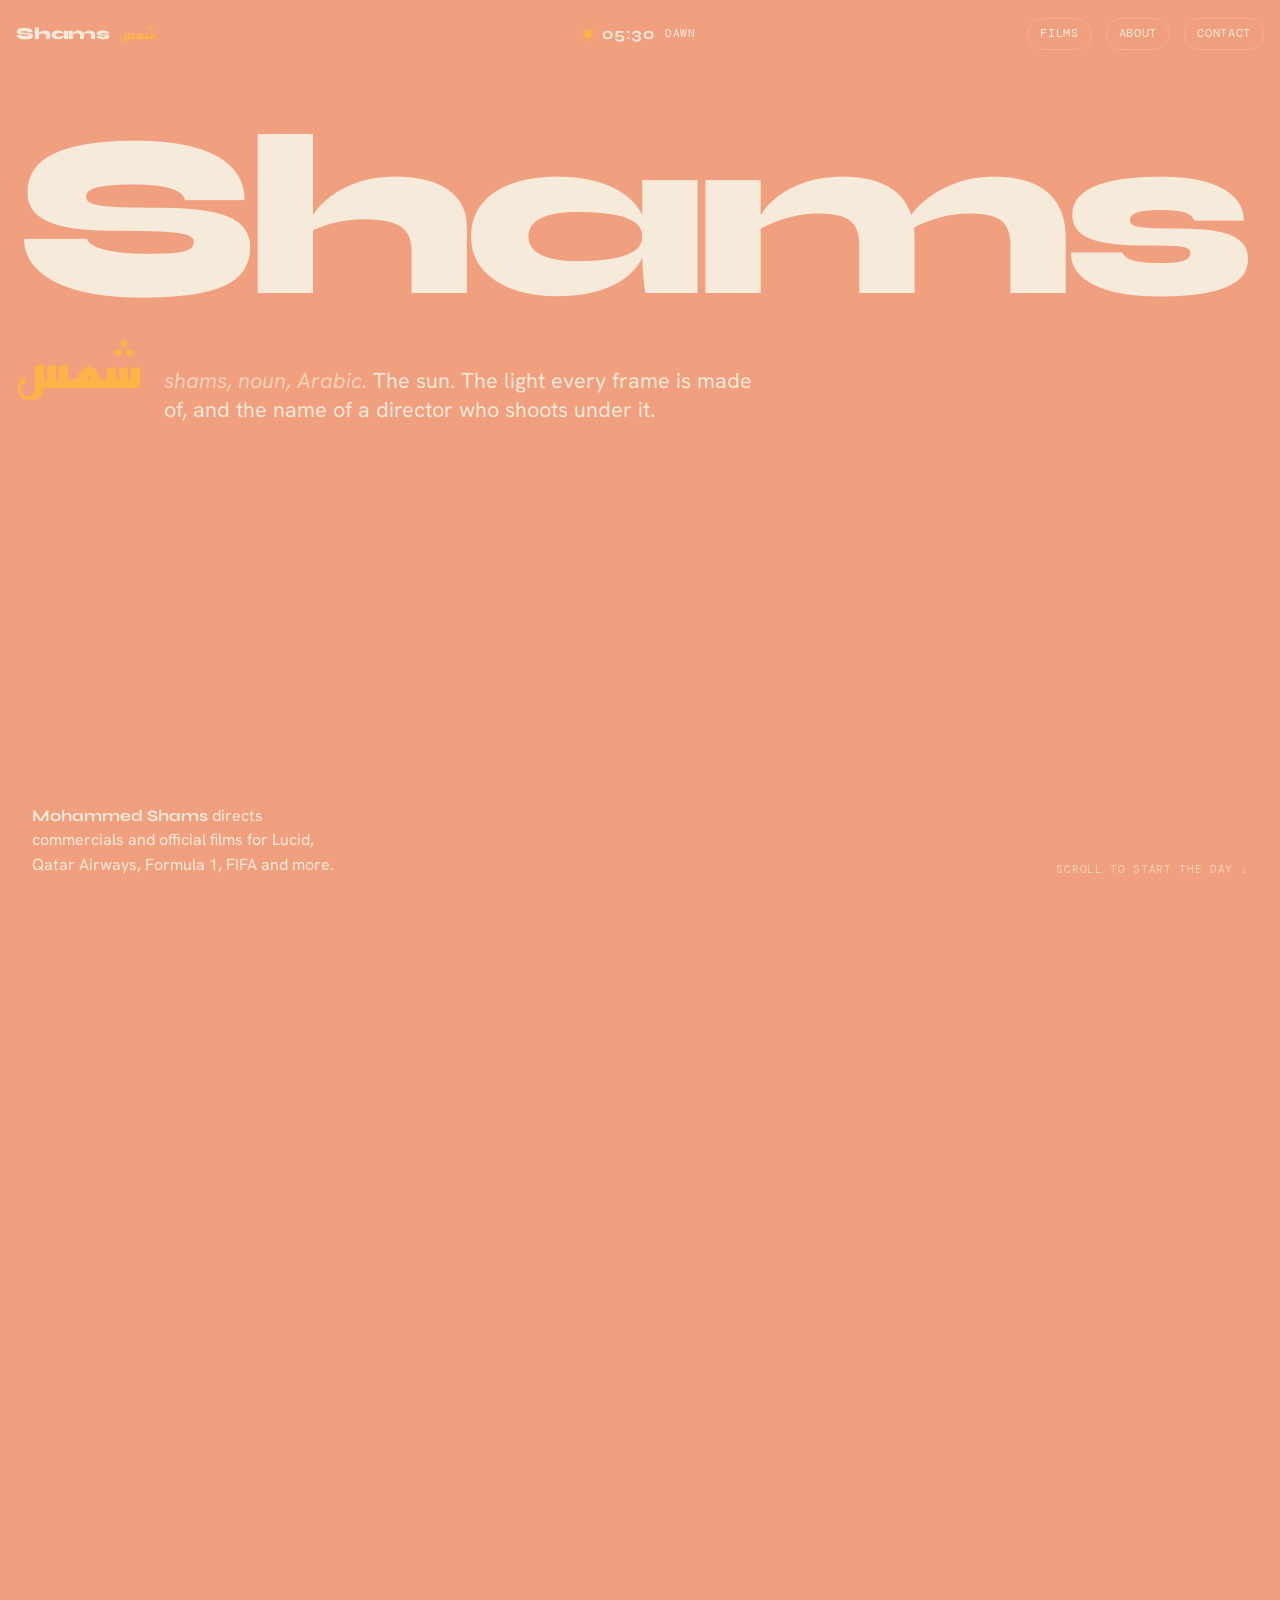
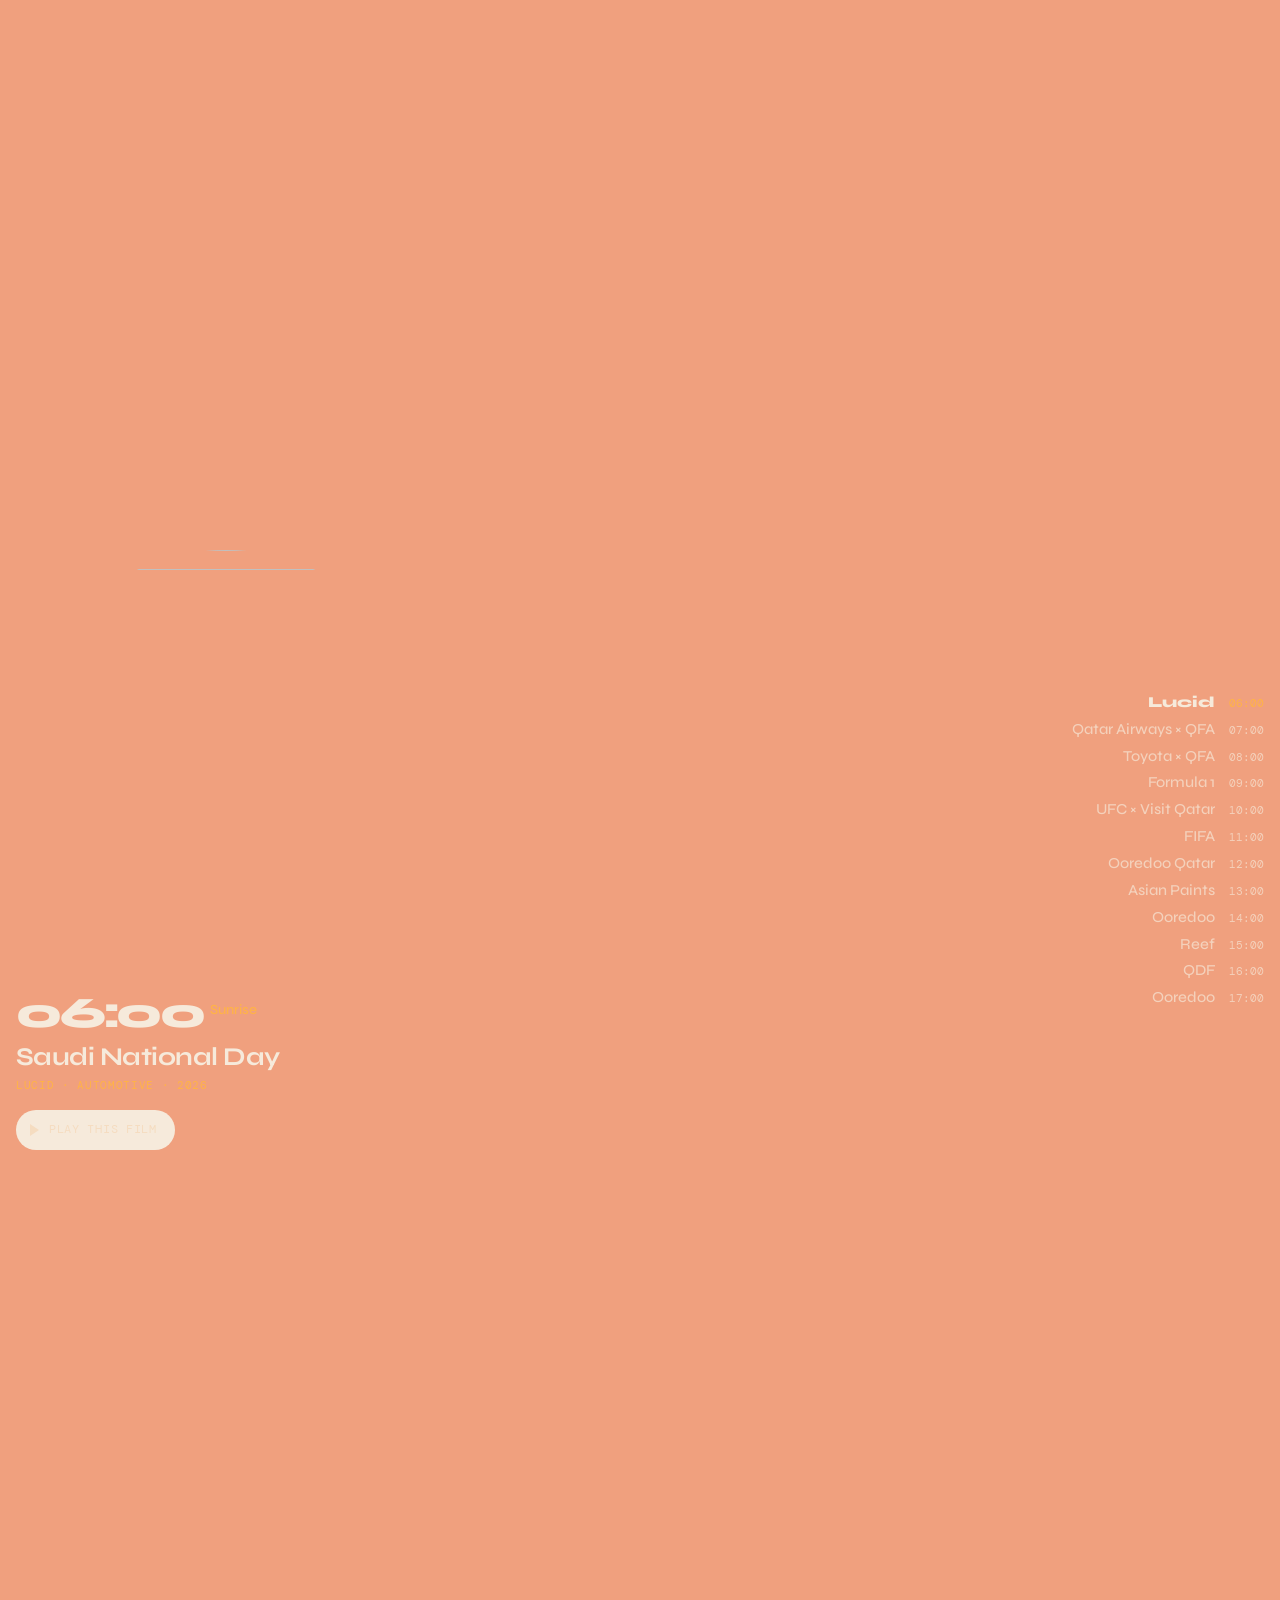
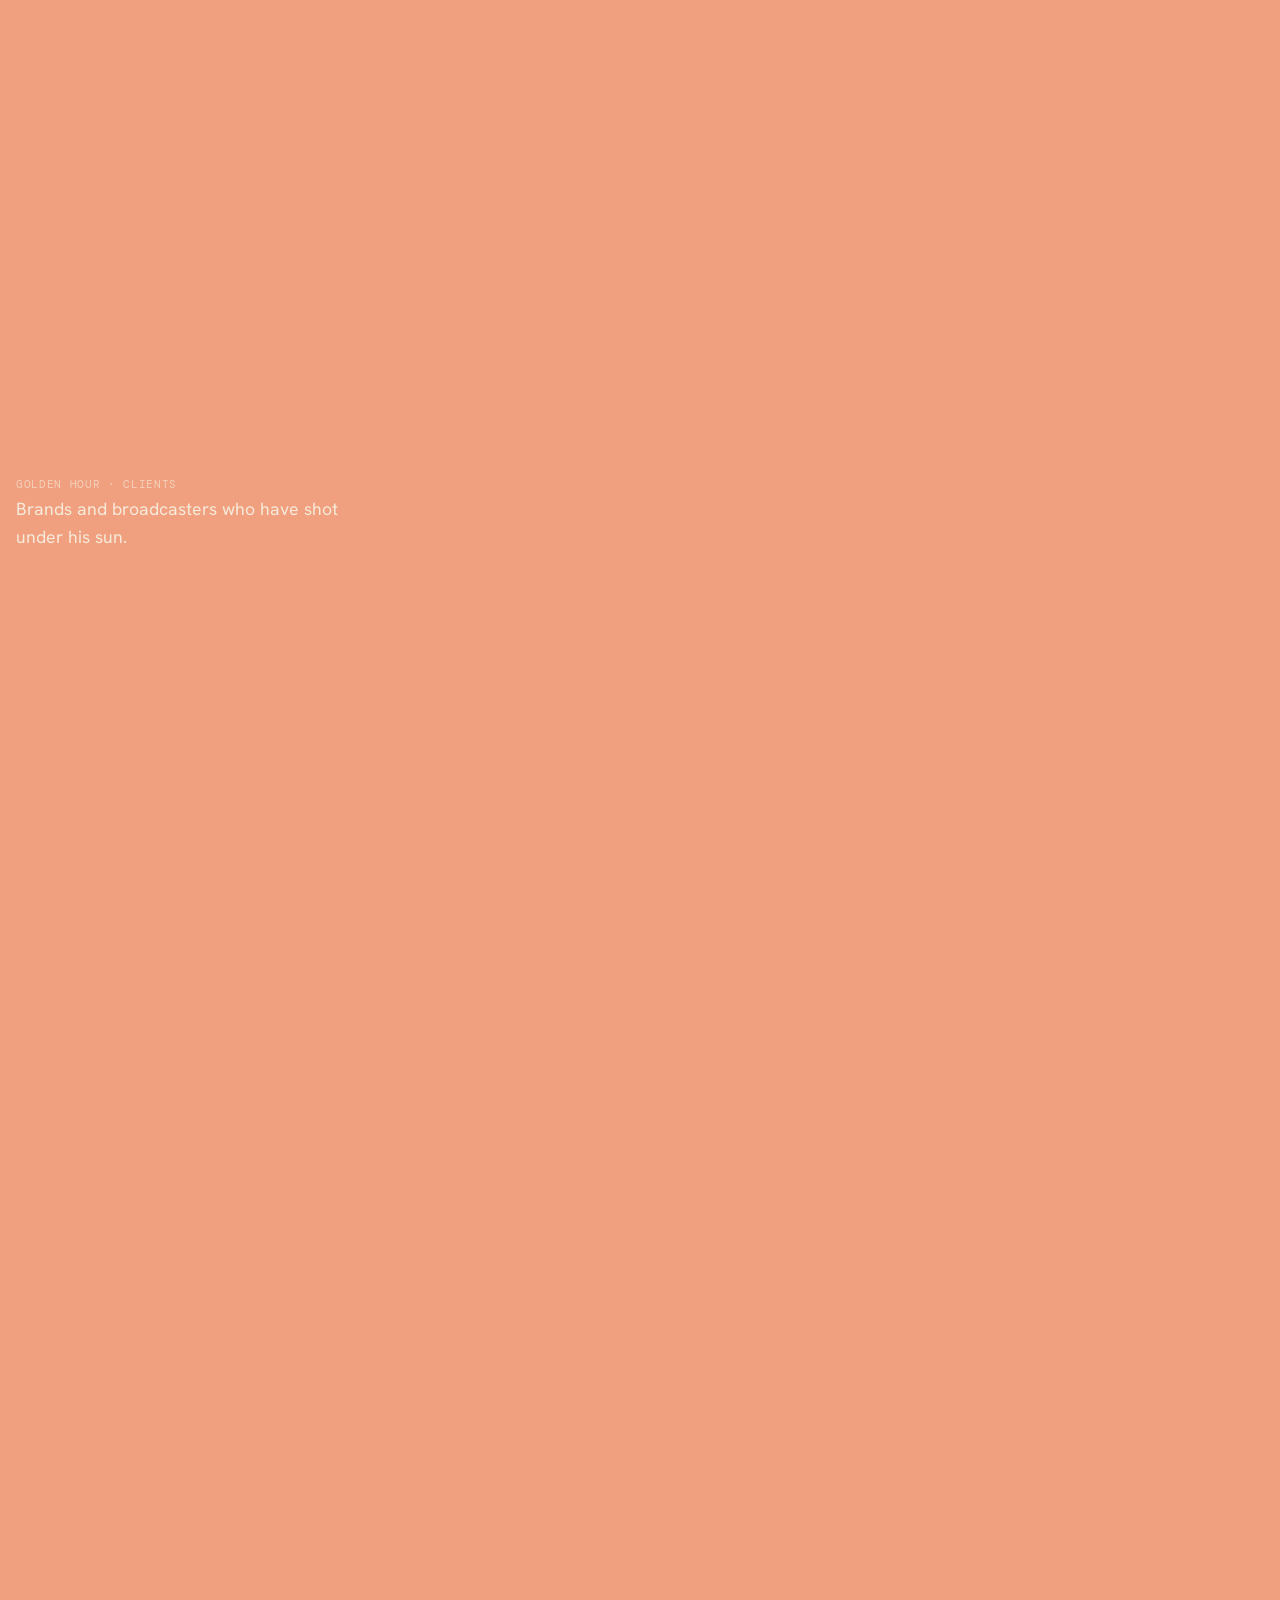
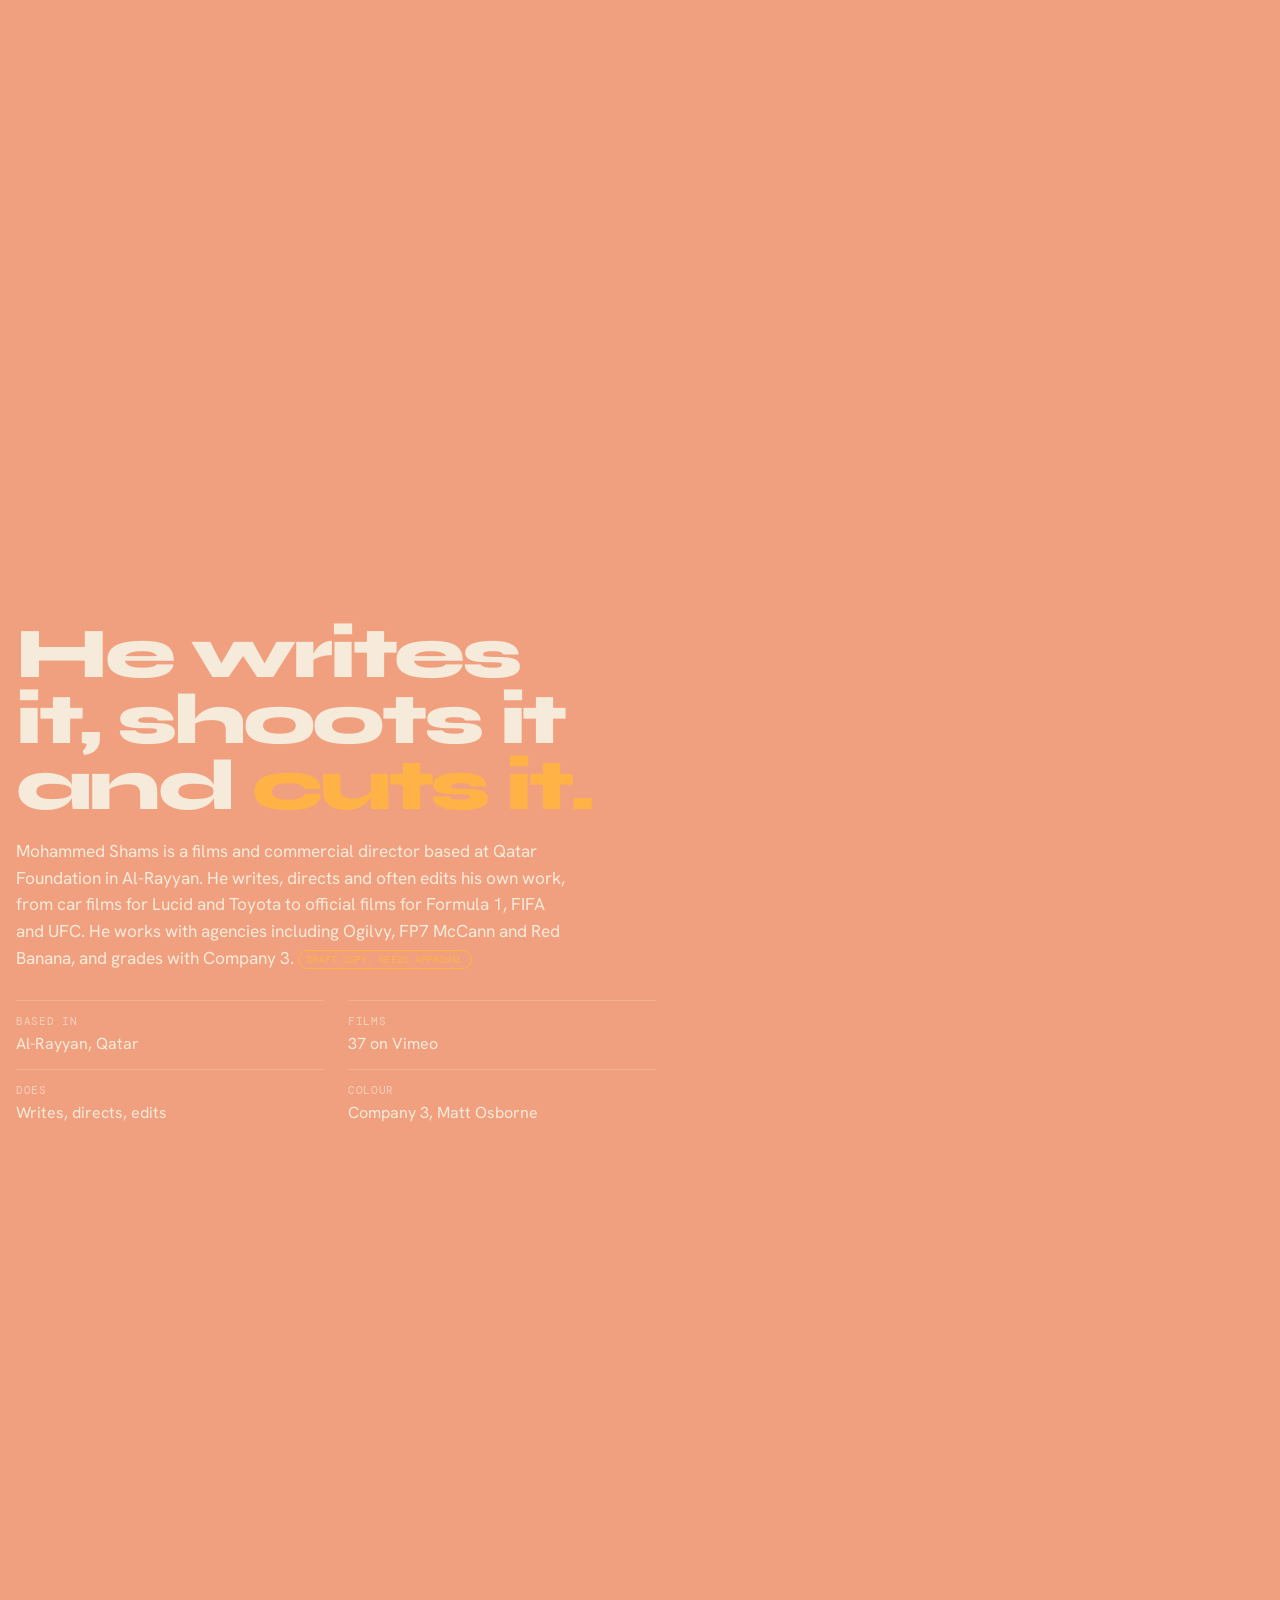
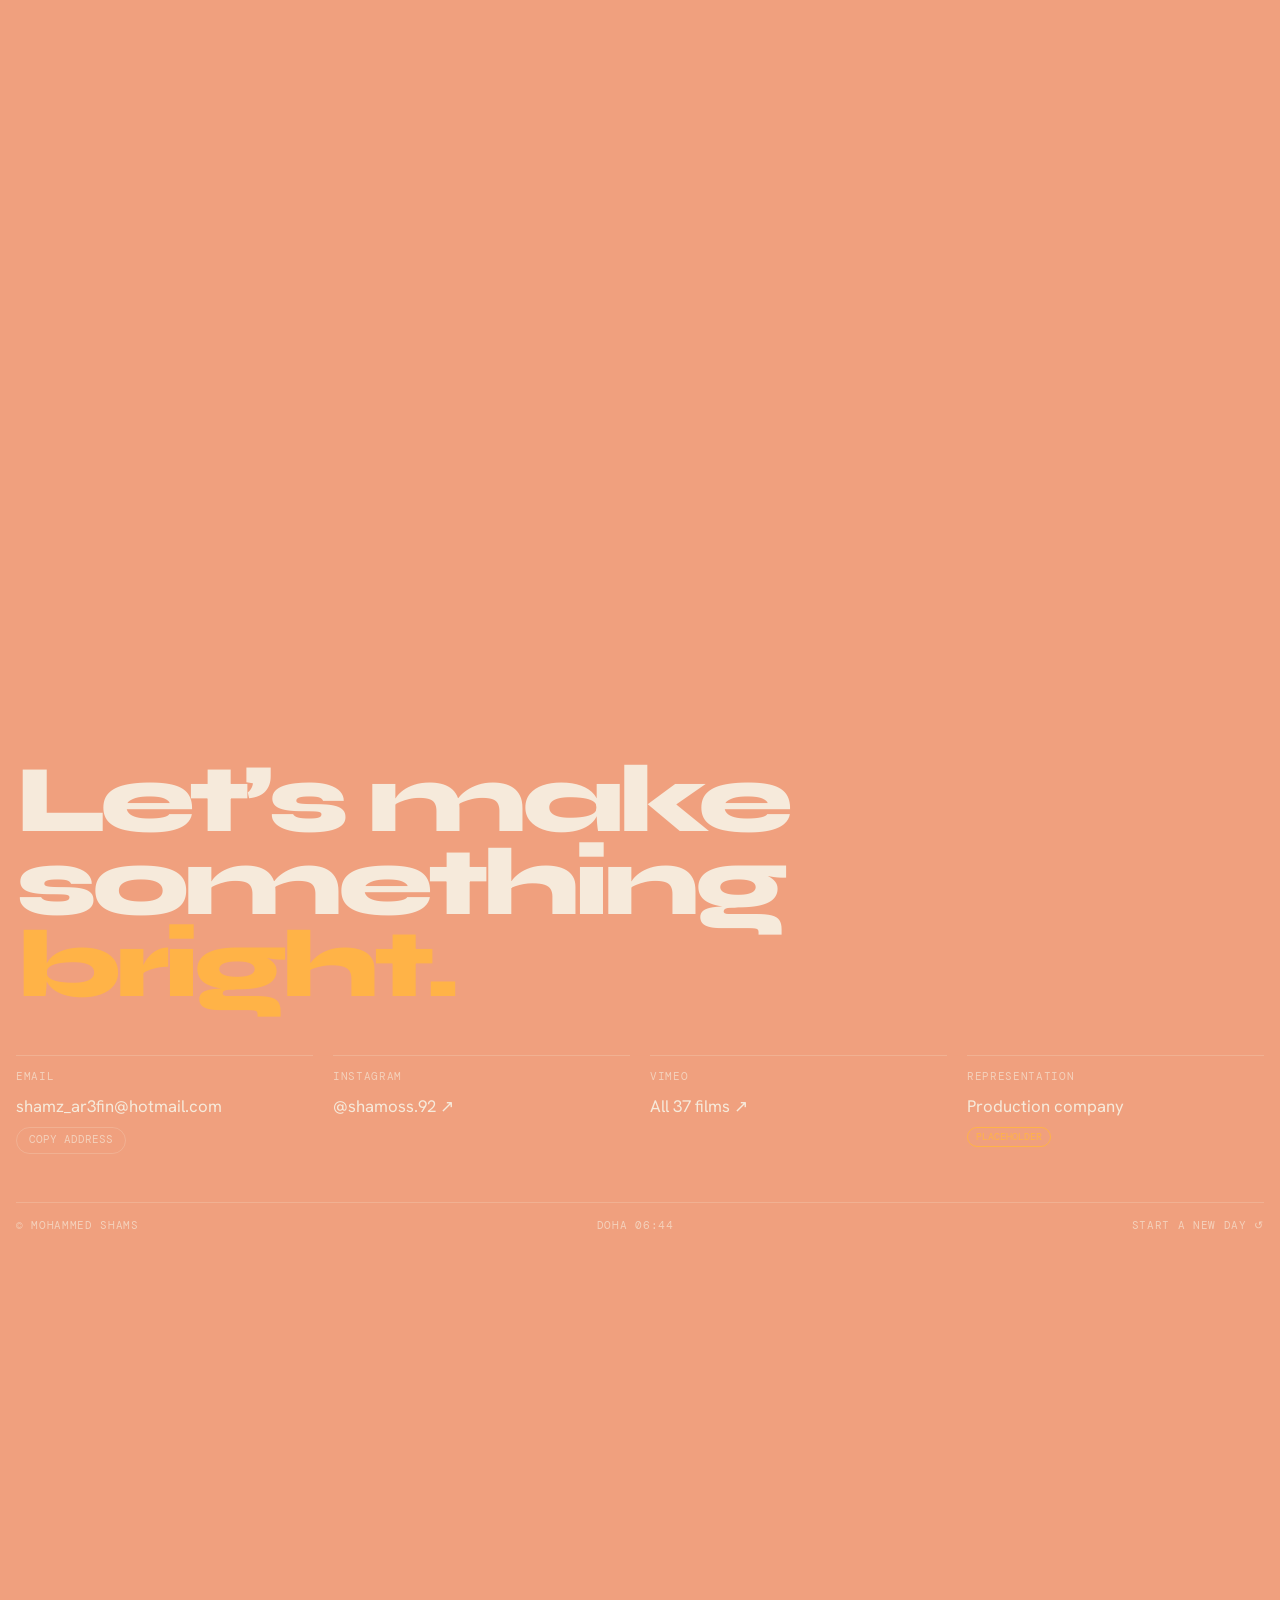
==== commit 9546231c: "Shams preview: play the real films inside the sun Stills now load as plain images (no CORS needed) a" ====
--- a/mohammed-shams/index.html
+++ b/mohammed-shams/index.html
@@ -88,6 +88,15 @@
 @media not ((hover: hover) and (pointer: fine)) { .cursor { display: none; } }
 
 /* Sundial ring that sits around the sun while the films play */
+/* The film itself plays inside the sun: real Vimeo film (muted loop) over the still, clipped to the disc */
+.sunfilm { position: fixed; left: 0; top: 0; z-index: 4; width: 10px; height: 10px; border-radius: 50%; overflow: hidden; pointer-events: none; opacity: 0; will-change: transform, opacity; background: #2a0d10; transition: scale .6s var(--ease); }
+.sunfilm.hover { scale: 1.025; }
+.sunfilm img { position: absolute; inset: 0; width: 100%; height: 100%; object-fit: cover; opacity: 0; transition: opacity .7s ease; }
+.sunfilm img.on { opacity: 1; }
+.sunfilm .sf-vid { position: absolute; inset: 0; opacity: 0; transition: opacity 1s ease; }
+.sunfilm .sf-vid.on { opacity: 1; }
+.sunfilm iframe { position: absolute; left: 50%; top: 50%; width: 178%; height: 100%; transform: translate(-50%, -50%); border: 0; }
+.sunfilm::after { content: ''; position: absolute; inset: 0; border-radius: 50%; box-shadow: inset 0 0 0 1px rgba(255, 228, 180, .55), inset 0 0 38px 8px rgba(255, 170, 80, .5); }
 .dial { position: fixed; left: 0; top: 0; z-index: 5; pointer-events: none; width: 100px; height: 100px; opacity: 0; will-change: transform; }
 .dial svg { width: 100%; height: 100%; overflow: visible; }
 .dial text { font-family: var(--f-mono); font-size: 3.2px; letter-spacing: .5px; fill: var(--fg); text-transform: uppercase; }
@@ -214,6 +223,7 @@
 
 <div class="cursor" id="cursor" aria-hidden="true"><span id="cursor-label">Play</span></div>
 
+<div class="sunfilm" id="sunfilm" aria-hidden="true"><div class="sf-vid" id="sf-vid"></div></div>
 <div class="dial" id="dial" aria-hidden="true">
   <svg viewBox="-50 -50 100 100">
     <defs><path id="ring" d="M 0,-46 a 46,46 0 1,1 -0.01,0"/></defs>
@@ -641,6 +651,28 @@
   // ---------- HUD
   var clockEl = $('clock'), clockLbl = $('clock-lbl'), hTime = $('h-time'), hTitle = $('h-title'), hClient = $('h-client'), still = $('still');
   var dial = $('dial'), gnomon = $('gnomon'), shown = -1, isDark = null, curFilm = 0;
+  // Real films inside the sun. Stills are plain <img> (no CORS needed), and the film itself plays as a muted
+  // Vimeo background loop once the scroll settles on an hour. The WebGL disc stays underneath as the fallback.
+  var sf = $('sunfilm'), sfVid = $('sf-vid'), sfImgs = [], sfTimer = 0, sfFrame = null, sfOn = -1;
+  WORK.forEach(function (w) { var im = new Image(); im.alt = ''; im.decoding = 'async'; im.src = thumb(w); sf.insertBefore(im, sfVid); sfImgs.push(im); });
+  var sfVideoOK = !reduce && !(navigator.connection && navigator.connection.saveData);
+  function sunFilm(i) {
+    sfImgs.forEach(function (im, k) { im.classList.toggle('on', k === i); });
+    sfVid.classList.remove('on');
+    clearTimeout(sfTimer);
+    if (!sfVideoOK) return;
+    sfTimer = setTimeout(function () {
+      var w = WORK[i]; sfOn = i;
+      if (!sfFrame) { sfFrame = document.createElement('iframe'); sfFrame.allow = 'autoplay; fullscreen'; sfFrame.tabIndex = -1; sfFrame.title = 'Film preview'; sfVid.appendChild(sfFrame); }
+      sfFrame.src = 'https://player.vimeo.com/video/' + w.id + '?h=' + w.h + '&background=1&autoplay=1&muted=1&loop=1&autopause=0&dnt=1&quality=540p';
+    }, 650);
+  }
+  addEventListener('message', function (e) {
+    if (!sfFrame || e.source !== sfFrame.contentWindow) return;
+    var d = e.data; try { if (typeof d === 'string') d = JSON.parse(d); } catch (x) { return; }
+    if (d && d.event === 'ready') sfFrame.contentWindow.postMessage(JSON.stringify({ method: 'addEventListener', value: 'timeupdate' }), '*');
+    if (d && d.event === 'timeupdate' && d.data && d.data.seconds > 0.25 && sfOn === curFilm) sfVid.classList.add('on');
+  });
   function setFilm(i) {
     if (i === shown) return; shown = i; curFilm = i;
     var w = WORK[i];
@@ -649,6 +681,7 @@
     hClient.textContent = w.client + ' · ' + w.kind + ' · ' + w.year;
     hoursEl.querySelectorAll('button').forEach(function (b, k) { b.classList.toggle('on', k === i); });
     if (!gl) still.src = thumb(w);
+    sunFilm(i);
     if (window.gsap && !reduce) gsap.fromTo([hTitle, hClient], { y: 18, opacity: 0 }, { y: 0, opacity: 1, duration: 0.6, stagger: 0.05, ease: 'power3.out' });
   }
   $('h-play').onclick = function () { openPlayer(WORK[curFilm]); };
@@ -694,6 +727,13 @@
     if (fi >= WORK.length - 1) { fi = WORK.length - 2; ff = 1; }
     var mixE = sstep(0.3, 0.7, ff);
     setFilm(mixE > 0.5 ? fi + 1 : fi);
+
+    // the real film sits exactly on the sun's disc
+    var sfA = sstep(0.75, 1, st.hero) * (1 - sstep(0, 0.2, st.clients)) * (1 - sstep(0, 0.3, INTRO.I));
+    sf.style.opacity = sfA;
+    if (sfA > 0) { var sd = sun.r * 2; sf.style.width = sf.style.height = sd + 'px'; sf.style.transform = 'translate(' + (sun.x - sun.r) + 'px,' + (sun.y - sun.r) + 'px)'; }
+    sf.style.visibility = sfA > 0 ? 'visible' : 'hidden';
+    sf.classList.toggle('hover', !!overSun);
 
     // the sundial follows the sun while the films play; its shadow turns with the hour
     var dialOn = sstep(0.6, 1, st.hero) * (1 - sstep(0, 0.2, st.clients));
